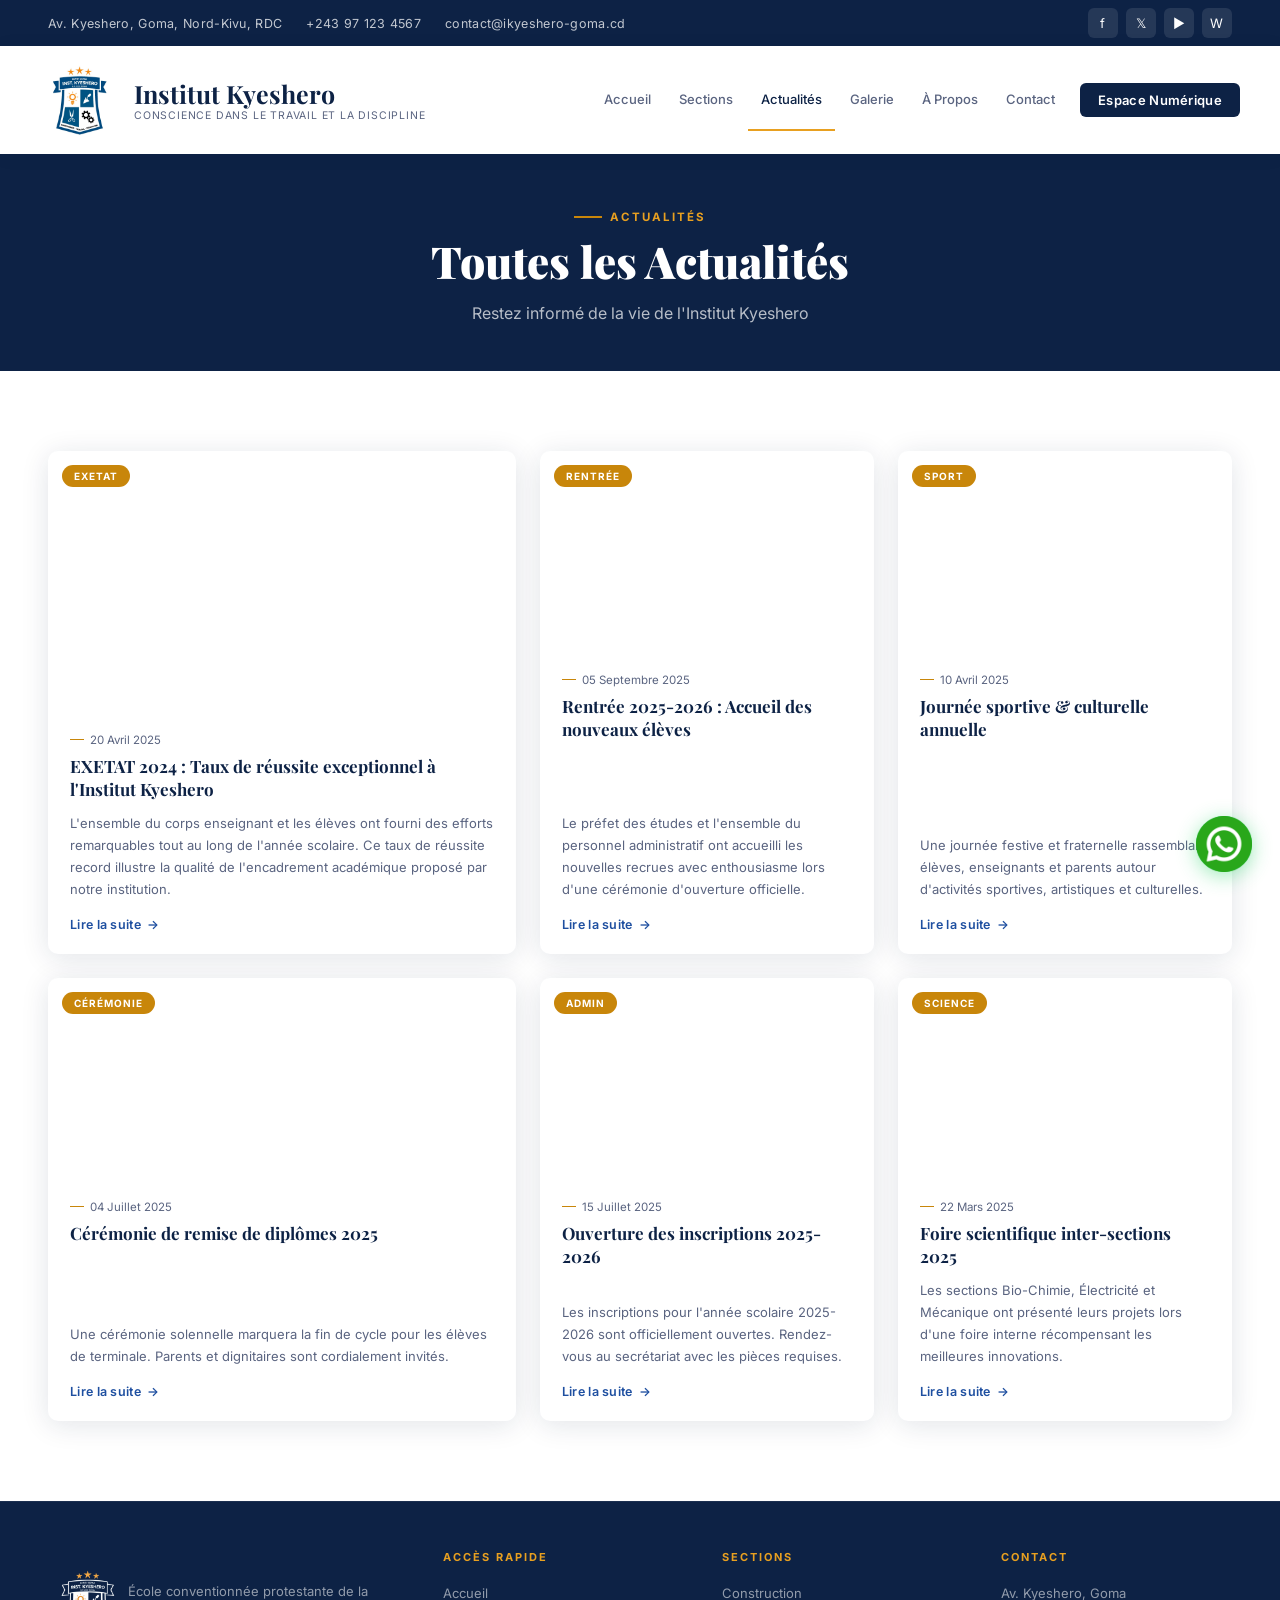
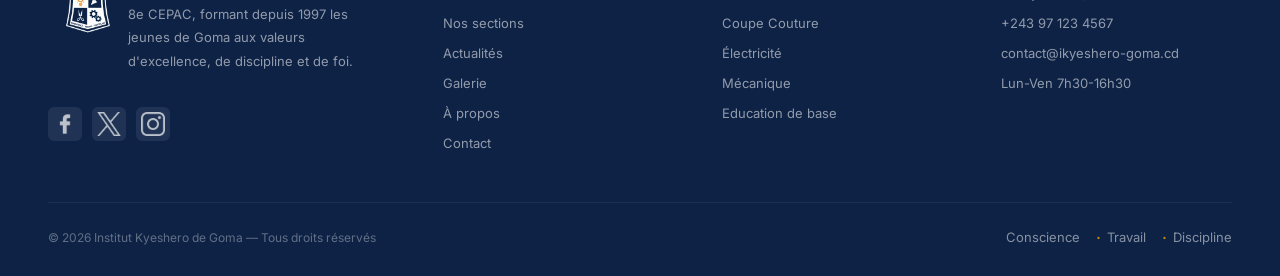
==== actualites.html @ d0315c26 "mise a jour" ====
<!DOCTYPE html>
<html lang="fr">

<head>
    <meta charset="UTF-8" />
    <meta name="viewport" content="width=device-width,initial-scale=1.0" />
    <title>Actualités</title>
    <link
        href="https://fonts.googleapis.com/css2?family=Playfair+Display:wght@700;900&family=Inter:wght@300;400;500;600;700&display=swap"
        rel="stylesheet" />
    <link rel="stylesheet" href="style.css">
</head>

<body>
    <div id="progress"></div>
    <div id="page-main">

        <!-- TOPBAR -->
        <div class="topbar">
            <div class="topbar-left">
                <span>Av. Kyeshero, Goma, Nord-Kivu, RDC</span>
                <span>+243 97 123 4567</span>
                <span>contact@ikyeshero-goma.cd</span>
            </div>
            <div class="topbar-right">
                <a href="#" title="Facebook">f</a>
                <a href="#" title="Twitter">𝕏</a>
                <a href="#" title="YouTube">▶</a>
                <a href="#" title="WhatsApp">W</a>
            </div>
        </div>

        <!-- NAVBAR -->
        <nav id="navbar">
            <div class="logo" onclick="goTo('home')">
                <div class="logo-emblem">
                    <img src="./logos/IMG-20260512-WA0002.jpg" alt="logo">
                </div>
                <div class="logo-text">
                    <h1>Institut Kyeshero</h1>
                    <p>Conscience dans le travail et la discipline</p>
                </div>
            </div>
            <div class="nav-links" id="navLinks">
                <a href="index.html" id="nl-home">Accueil</a>
                <a href="sections.html" id="nl-sections">Sections</a>
                <a href="actualites.html" class="active" id="nl-actu">Actualités</a>
                <a href="galerie.html" id="nl-galerie">Galerie</a>
                <a href="propos.html" id="nl-apropos">À Propos</a>
                <a href="contacts.html" id="nl-contact">Contact</a>
                <a href="espace-numerique.html" class="nav-espace">Espace Numérique</a>
            </div>
            <div class="hamburger" onclick="openMobileNav()">
                <span></span><span></span><span></span>
            </div>
        </nav>

        <!-- MOBILE NAV -->
        <div class="mobile-nav">
            <div class="mobile-nav-header">
                <div class="logo">
                    <div class="logo-emblem">
                        <img src="./logos/logo (2).png" alt="logo">
                    </div>
                    <div class="logo-text" style="filter:invert(1) brightness(2)">
                        <h1>Institut Kyeshero</h1>
                        <p>Conscience dans le travail et la discipline</p>
                    </div>
                </div>
                <button class="mob-close" onclick="closeMobileNav()">✕</button>
            </div>
            <a href="index.html">Accueil</a>
            <a href="sections.html">Sections & Formation</a>
            <a href="actualites.html">Actualités</a>
            <a href="galerie.html">Galerie</a>
            <a href="propos.html">À Propos</a>
            <a href="contacts.html">Contact & Inscriptions</a>
            <a href="espace-numerique.html" style="color:var(--gold-light)">🎓 Espace
                Numérique</a>
        </div>


        <!---------------- actualites ---------------->
        <!-- <div id="view-actualites" style="display:none"> -->
        <div style="background:var(--navy);padding:48px;color:#fff;text-align:center">
            <div class="section-label" style="justify-content:center;color:var(--gold-light)">Actualités</div>
            <h1 class="section-h2" style="color:#fff">Toutes les Actualités</h1>
            <p style="color:rgba(255,255,255,.7)">Restez informé de la vie de l'Institut Kyeshero</p>
        </div>
        <section class="section">
            <div class="section-inner">
                <div class="news-grid">
                    <div class="news-card">
                        <div class="news-img tall"
                            style="background-image:url('https://images.unsplash.com/photo-1544717305-2782549b5136?w=800&q=80')">
                            <div class="news-category">EXETAT</div>
                        </div>
                        <div class="news-body">
                            <div class="news-date">20 Avril 2025</div>
                            <div class="news-title">EXETAT 2024 : Taux de réussite exceptionnel à l'Institut
                                Kyeshero
                            </div>
                            <div class="news-excerpt">L'ensemble du corps enseignant et les élèves ont fourni des
                                efforts
                                remarquables tout au long de l'année scolaire. Ce taux de réussite record illustre
                                la
                                qualité de
                                l'encadrement académique proposé par notre institution.</div>
                            <a href="#" class="news-link">Lire la suite <span class="arrow">→</span></a>
                        </div>
                    </div>
                    <div class="news-card">
                        <div class="news-img"
                            style="background-image:url('https://images.unsplash.com/photo-1529390079861-591de354faf5?w=600&q=80')">
                            <div class="news-category">Rentrée</div>
                        </div>
                        <div class="news-body">
                            <div class="news-date">05 Septembre 2025</div>
                            <div class="news-title">Rentrée 2025-2026 : Accueil des nouveaux élèves</div>
                            <div class="news-excerpt">Le préfet des études et l'ensemble du personnel administratif
                                ont
                                accueilli
                                les nouvelles recrues avec enthousiasme lors d'une cérémonie d'ouverture officielle.
                            </div>
                            <a href="#" class="news-link">Lire la suite <span class="arrow">→</span></a>
                        </div>
                    </div>
                    <div class="news-card">
                        <div class="news-img"
                            style="background-image:url('https://images.unsplash.com/photo-1551731409-43eb3e517a1a?w=600&q=80')">
                            <div class="news-category">Sport</div>
                        </div>
                        <div class="news-body">
                            <div class="news-date">10 Avril 2025</div>
                            <div class="news-title">Journée sportive & culturelle annuelle</div>
                            <div class="news-excerpt">Une journée festive et fraternelle rassemblant élèves,
                                enseignants
                                et parents
                                autour d'activités sportives, artistiques et culturelles.</div>
                            <a href="#" class="news-link">Lire la suite <span class="arrow">→</span></a>
                        </div>
                    </div>
                    <div class="news-card">
                        <div class="news-img"
                            style="background-image:url('https://images.unsplash.com/photo-1571260899304-425eee4c7efc?w=600&q=80')">
                            <div class="news-category">Cérémonie</div>
                        </div>
                        <div class="news-body">
                            <div class="news-date">04 Juillet 2025</div>
                            <div class="news-title">Cérémonie de remise de diplômes 2025</div>
                            <div class="news-excerpt">Une cérémonie solennelle marquera la fin de cycle pour les
                                élèves
                                de
                                terminale. Parents et dignitaires sont cordialement invités.</div>
                            <a href="#" class="news-link">Lire la suite <span class="arrow">→</span></a>
                        </div>
                    </div>
                    <div class="news-card">
                        <div class="news-img"
                            style="background-image:url('https://images.unsplash.com/photo-1580582932707-520aed937b7b?w=600&q=80')">
                            <div class="news-category">Admin</div>
                        </div>
                        <div class="news-body">
                            <div class="news-date">15 Juillet 2025</div>
                            <div class="news-title">Ouverture des inscriptions 2025-2026</div>
                            <div class="news-excerpt">Les inscriptions pour l'année scolaire 2025-2026 sont
                                officiellement ouvertes.
                                Rendez-vous au secrétariat avec les pièces requises.</div>
                            <a href="#" class="news-link">Lire la suite <span class="arrow">→</span></a>
                        </div>
                    </div>
                    <div class="news-card">
                        <div class="news-img"
                            style="background-image:url('https://images.unsplash.com/photo-1532187863486-abf9dbad1b69?w=600&q=80')">
                            <div class="news-category">Science</div>
                        </div>
                        <div class="news-body">
                            <div class="news-date">22 Mars 2025</div>
                            <div class="news-title">Foire scientifique inter-sections 2025</div>
                            <div class="news-excerpt">Les sections Bio-Chimie, Électricité et Mécanique ont présenté
                                leurs projets
                                lors d'une foire interne récompensant les meilleures innovations.</div>
                            <a href="#" class="news-link">Lire la suite <span class="arrow">→</span></a>
                        </div>
                    </div>
                </div>
            </div>
        </section>
    </div>

    <!-- FOOTER -->
    <footer id="main-footer">
        <div class="footer-grid">
            <div class="footer-brand">
                <div class="logo">
                    <div class="logo-emblem">
                        <img src="./logos/logo (2).png" alt="logo">
                        <p> École conventionnée protestante de la 8e CEPAC, formant depuis 1997 les jeunes de Goma
                            aux
                            valeurs
                            d'excellence, de discipline et de foi.
                        </p>
                    </div>
                    <div class="logo-text" style="filter:invert(1) brightness(2)">
                    </div>
                </div>
                <div class="footer-socials">
                    <a href="#"><img src="./icons/book.png"></a>
                    <a href="#"><img src="./icons/x.png"></a>
                    <a href="#"><img src="./icons/insta.png"></a>
                    <!-- <a href="#"><img src="./icons/whastapp.png"></a> -->
                </div>
            </div>
            <div class="footer-col">
                <h4>Accès rapide</h4>
                <ul>
                    <li><a href="#" onclick="goTo('home');return false">Accueil</a></li>
                    <li><a href="#" onclick="goTo('sections');return false">Nos sections</a></li>
                    <li><a href="#" onclick="goTo('actualites');return false">Actualités</a></li>
                    <li><a href="#" onclick="goTo('galerie');return false">Galerie</a></li>
                    <li><a href="#" onclick="goTo('apropos');return false">À propos</a></li>
                    <li><a href="#" onclick="goTo('contact');return false">Contact</a></li>
                </ul>
            </div>
            <div class="footer-col">
                <h4>Sections</h4>
                <ul>
                    <li><a href="#">Construction</a></li>
                    <li><a href="#">Coupe Couture</a></li>
                    <li><a href="#">Électricité</a></li>
                    <li><a href="#">Mécanique</a></li>
                    <li><a href="#">Education de base</a></li>
                </ul>
            </div>
            <div class="footer-col">
                <h4>Contact</h4>
                <ul>
                    <li><a href="#">Av. Kyeshero, Goma</a></li>
                    <li><a href="#">+243 97 123 4567</a></li>
                    <li><a href="#">contact@ikyeshero-goma.cd</a></li>
                    <li><a href="#">Lun-Ven 7h30-16h30</a></li>
                </ul>
            </div>
        </div>
        <div class="footer-bottom">
            <span>&copy; 2026 Institut Kyeshero de Goma — Tous droits réservés</span>
            <div class="footer-motto">
                <span style="font-size:13px;color:rgba(255,255,255,.5)">Conscience</span>
                <span style="font-size:13px;color:rgba(255,255,255,.5)">Travail</span>
                <span style="font-size:13px;color:rgba(255,255,255,.5)">Discipline</span>
            </div>
        </div>
    </footer>

    <!-- WHATSAPP -->
    <a href="https://wa.me/243971234567" class="wa-btn" target="_blank">
        <img src="./icons/whastap.png">
    </a>
</body>

</html>
---- style.css ----
:root {
  --navy: #0d2245;
  --navy2: #1a3a6b;
  --blue: #1e4fa0;
  --gold: #c8860a;
  --gold-light: #e8a020;
  --gold-pale: #fdf3df;
  --white: #fff;
  --off: #f7f8fc;
  --text: #1c2333;
  --muted: #5a6480;
  --border: #e2e8f2;
  --radius: 10px;
  --shadow: 0 4px 28px rgba(13, 34, 69, .12);
  --shadow-lg: 0 16px 60px rgba(13, 34, 69, .18);
  --ff-display: 'Playfair Display', serif;
  --ff-body: 'Inter', sans-serif;
}

* {
  margin: 0;
  padding: 0;
  box-sizing: border-box
}

html {
  scroll-behavior: smooth
}

body {
  font-family: var(--ff-body);
  color: var(--text);
  background: #fff;
  overflow-x: hidden
}

a {
  text-decoration: none;
  color: inherit
}

img {
  max-width: 100%;
  display: block
}

/* ══ TOPBAR ══ */
.topbar {
  background: var(--navy);
  color: rgba(255, 255, 255, .75);
  font-size: 12.5px;
  padding: 8px 48px;
  display: flex;
  justify-content: space-between;
  align-items: center;
  letter-spacing: .3px;
}

.topbar-left {
  display: flex;
  gap: 24px;
  align-items: center
}

.topbar-left span {
  display: flex;
  align-items: center;
  gap: 7px
}

.topbar-right {
  display: flex;
  gap: 8px;
  align-items: center
}

.topbar-right a {
  width: 30px;
  height: 30px;
  border-radius: 6px;
  background: rgba(255, 255, 255, .1);
  display: flex;
  align-items: center;
  justify-content: center;
  font-size: 13px;
  color: #fff;
  transition: background .2s;
}

.topbar-right a:hover {
  background: var(--blue)
}

/* ══ NAV ══ */
nav {
  background: #fff;
  box-shadow: 0 2px 16px rgba(13, 34, 69, .08);
  padding: 0 40px;
  display: flex;
  align-items: center;
  justify-content: space-between;
  position: sticky;
  top: 0;
  z-index: 900;
  transition: box-shadow .3s;
}

nav.scrolled {
  box-shadow: 0 4px 30px rgba(13, 34, 69, .15)
}

.logo {
  display: flex;
  align-items: center;
  gap: 14px;
  padding: 14px 0;
  cursor: pointer
}

.logo-emblem img {
  width: 80px;
}

.logo-emblem::before {
  content: '';
  inset: 0;
  background: linear-gradient(135deg, rgba(200, 134, 10, .2), transparent);
}

.logo-emblem span {
  font-size: 9px;
  color: var(--gold-light);
  font-weight: 900;
  letter-spacing: 1.5px;
  line-height: 1.1;
  text-align: center;
  position: relative;
  z-index: 1
}

.logo-emblem .cross {
  font-size: 18px;
  color: #fff;
  position: relative;
  z-index: 1
}

.logo-text h1 {
  font-size: 25px;
  color: var(--navy);
  font-weight: 700;
  font-family: var(--ff-display);
  line-height: 1.2
}

.logo-text p {
  font-size: 10.5px;
  color: var(--muted);
  letter-spacing: .8px;
  text-transform: uppercase
}

.nav-links {
  display: flex;
  align-items: center;
  gap: 2px
}

.nav-links a {
  padding: 22px 13px;
  font-size: 13px;
  font-weight: 500;
  color: var(--muted);
  border-bottom: 2px solid transparent;
  transition: all .2s;
  white-space: nowrap;
}

.nav-links a:hover,
.nav-links a.active {
  color: var(--navy);
  border-bottom-color: var(--gold-light);
}

.nav-links .nav-espace {
  background: var(--navy);
  color: #fff !important;
  padding: 9px 18px !important;
  border-radius: 6px;
  border-bottom: none !important;
  margin-left: 10px;
  font-weight: 600;
  font-size: 13px;
  letter-spacing: .3px;
}

.nav-links .nav-espace:hover {
  background: var(--blue) !important
}

/* hamburger */
.hamburger {
  display: none;
  flex-direction: column;
  gap: 5px;
  cursor: pointer;
  padding: 10px
}

.hamburger span {
  width: 24px;
  height: 2.5px;
  background: var(--navy);
  border-radius: 2px;
  transition: all .3s
}

/* ══ HERO ══ */
.hero {
  position: relative;
  height: 92vh;
  min-height: 580px;
  max-height: 800px;
  overflow: hidden;
  background: var(--navy);
}

.hero-slides {
  position: absolute;
  inset: 0
}

.hslide {
  position: absolute;
  inset: 0;
  opacity: 0;
  transition: opacity 1s ease;
  background-size: cover;
  background-position: center;
}

.hslide.active {
  opacity: 1
}

.hslide-overlay {
  position: absolute;
  inset: 0;
  background: linear-gradient(to right, rgba(13, 34, 69, .85) 0%, rgba(13, 34, 69, .55) 55%, rgba(13, 34, 69, .2) 100%);
}

/* Real school images via Unsplash for African schools */
.hslide-1 {
  background-image: url(./pictures/back\ \(2\).jpg)
}

.hslide-2 {
  background-image: url(./pictures/autresimages\ \(3\).jpg)
}

.hslide-3 {
  background-image: url(./pictures/e3a.png)
}

.hslide-4 {
  background-image: url(./pictures/back\ \(1\).jpg)
}

.hero-content {
  position: absolute;
  top: 50%;
  left: 48px;
  transform: translateY(-50%);
  color: #fff;
  max-width: 640px;
}

.hero-eyebrow {
  display: inline-flex;
  align-items: center;
  gap: 8px;
  background: rgba(200, 134, 10, .25);
  border: 1px solid rgba(200, 134, 10, .5);
  border-radius: 20px;
  padding: 6px 18px;
  font-size: 12px;
  letter-spacing: 1.5px;
  text-transform: uppercase;
  font-weight: 600;
  margin-bottom: 22px;
  color: var(--gold-light);
}

.hero-eyebrow::before {
  content: '✝';
  font-size: 11px
}

.hero-content h2 {
  font-family: var(--ff-display);
  font-size: clamp(38px, 5vw, 68px);
  font-weight: 900;
  line-height: 1.08;
  margin-bottom: 20px;
  text-shadow: 0 2px 20px rgba(0, 0, 0, .4);
}

.hero-content h2 em {
  font-style: normal;
  color: var(--gold-light);
  display: block;
}

.hero-tagline {
  font-size: 16px;
  line-height: 1.7;
  color: rgba(255, 255, 255, .85);
  max-width: 480px;
  margin-bottom: 36px;
}

.hero-actions {
  display: flex;
  gap: 14px;
  flex-wrap: wrap
}

.btn-gold {
  background: var(--gold);
  color: #fff;
  padding: 14px 30px;
  border-radius: 7px;
  font-weight: 700;
  font-size: 14px;
  letter-spacing: .5px;
  transition: all .2s;
  display: inline-flex;
  align-items: center;
  gap: 8px;
  border: 2px solid var(--gold);
}

.btn-gold:hover {
  background: var(--gold-light);
  border-color: var(--gold-light);
  transform: translateY(-2px)
}

.btn-ghost {
  background: transparent;
  color: #fff;
  padding: 14px 30px;
  border-radius: 7px;
  font-weight: 600;
  font-size: 14px;
  letter-spacing: .5px;
  border: 2px solid rgba(255, 255, 255, .5);
  transition: all .2s;
}

.btn-ghost:hover {
  background: rgba(255, 255, 255, .1);
  border-color: #fff
}

.hero-stats {
  position: absolute;
  bottom: 0;
  left: 0;
  right: 0;
  display: flex;
  background: rgba(13, 34, 69, .9);
  backdrop-filter: blur(10px);
}

.hero-stat {
  flex: 1;
  padding: 20px;
  text-align: center;
  border-right: 1px solid rgba(255, 255, 255, .08);
}

.hero-stat:last-child {
  border-right: none
}

.hero-stat .num {
  font-size: 30px;
  font-weight: 900;
  color: var(--gold-light);
  font-family: var(--ff-display);
}

.hero-stat .lbl {
  font-size: 11px;
  color: rgba(255, 255, 255, .6);
  margin-top: 3px;
  letter-spacing: .5px
}

/* slide arrows */
.harrow {
  position: absolute;
  top: 50%;
  transform: translateY(-50%);
  width: 44px;
  height: 44px;
  border-radius: 50%;
  background: rgba(255, 255, 255, .15);
  border: none;
  color: #fff;
  font-size: 20px;
  cursor: pointer;
  display: flex;
  align-items: center;
  justify-content: center;
  transition: all .2s;
  backdrop-filter: blur(4px);
}

.harrow:hover {
  background: rgba(255, 255, 255, .3);
  transform: translateY(-50%) scale(1.05)
}

.harrow-prev {
  left: 20px
}

.harrow-next {
  right: 20px
}

.hdots {
  position: absolute;
  bottom: 100px;
  left: 50%;
  transform: translateX(-50%);
  display: flex;
  gap: 8px;
}

.hdot {
  width: 8px;
  height: 8px;
  border-radius: 50%;
  background: rgba(255, 255, 255, .35);
  cursor: pointer;
  transition: all .3s;
}

.hdot.active {
  background: var(--gold-light);
  width: 22px;
  border-radius: 4px
}

/* ══ SECTIONS GÉNÉRALES ══ */
.section {
  padding: 80px 48px
}

.section-inner {
  max-width: 1200px;
  margin: 0 auto
}

.section-bg {
  background: var(--off)
}

.section-label {
  display: inline-flex;
  align-items: center;
  gap: 8px;
  font-size: 11.5px;
  letter-spacing: 2px;
  text-transform: uppercase;
  font-weight: 700;
  color: var(--gold);
  margin-bottom: 12px;
}

.section-label::before {
  content: '';
  width: 28px;
  height: 2px;
  background: var(--gold);
  display: block
}

.section-h2 {
  font-family: var(--ff-display);
  font-size: clamp(28px, 3.5vw, 44px);
  font-weight: 900;
  color: var(--navy);
  line-height: 1.15;
  margin-bottom: 16px;
}

.section-intro {
  font-size: 16px;
  line-height: 1.8;
  color: var(--muted);
  max-width: 600px;
}

.section-head-row {
  display: flex;
  justify-content: space-between;
  align-items: flex-end;
  gap: 32px;
  margin-bottom: 52px;
  flex-wrap: wrap;
}

/* ══ ACTUALITÉS ══ */
.news-grid {
  display: grid;
  grid-template-columns: 1.4fr 1fr 1fr;
  gap: 24px
}

.news-card {
  background: #fff;
  border-radius: var(--radius);
  overflow: hidden;
  box-shadow: var(--shadow);
  transition: transform .25s, box-shadow .25s;
  display: flex;
  flex-direction: column;
}

.news-card:hover {
  transform: translateY(-5px);
  box-shadow: var(--shadow-lg)
}

.news-img {
  height: 200px;
  background-size: cover;
  background-position: center;
  position: relative;
}

.news-img.tall {
  height: 260px
}

.news-category {
  position: absolute;
  top: 14px;
  left: 14px;
  background: var(--gold);
  color: #fff;
  font-size: 10px;
  font-weight: 700;
  letter-spacing: 1px;
  text-transform: uppercase;
  padding: 5px 12px;
  border-radius: 20px;
}

.news-body {
  padding: 22px;
  flex: 1;
  display: flex;
  flex-direction: column
}

.news-date {
  font-size: 11.5px;
  color: var(--muted);
  margin-bottom: 8px;
  display: flex;
  align-items: center;
  gap: 6px
}

.news-date::before {
  content: '';
  width: 14px;
  height: 1px;
  background: var(--gold)
}

.news-title {
  font-family: var(--ff-display);
  font-size: 17px;
  font-weight: 700;
  color: var(--navy);
  line-height: 1.4;
  margin-bottom: 10px;
  flex: 1;
}

.news-excerpt {
  font-size: 13px;
  color: var(--muted);
  line-height: 1.7
}

.news-link {
  margin-top: 16px;
  display: inline-flex;
  align-items: center;
  gap: 6px;
  font-size: 12.5px;
  font-weight: 600;
  color: var(--blue);
  letter-spacing: .3px;
}

.news-link:hover {
  color: var(--gold)
}

.news-link .arrow {
  transition: transform .2s
}

.news-link:hover .arrow {
  transform: translateX(4px)
}

/* ══ SECTIONS ENSEIGNEMENT ══ */
.sections-grid {
  display: grid;
  grid-template-columns: repeat(3, 1fr);
  gap: 24px;
}

.sect-card {
  border-radius: var(--radius);
  overflow: hidden;
  position: relative;
  height: 260px;
  cursor: pointer;
  box-shadow: var(--shadow);
  transition: transform .25s;
}

.sect-card:hover {
  transform: translateY(-6px)
}

.sect-card-bg {
  position: absolute;
  inset: 0;
  background-size: cover;
  background-position: center;
  transition: transform .4s;
}

.sect-card:hover .sect-card-bg {
  transform: scale(1.06)
}

.sect-card-overlay {
  position: absolute;
  inset: 0;
  background: linear-gradient(to top, rgba(13, 34, 69, .92) 0%, rgba(13, 34, 69, .2) 100%);
}

.sect-card-body {
  position: absolute;
  bottom: 0;
  left: 0;
  right: 0;
  padding: 24px;
}

.sect-icon {
  width: 50px;
  height: 50px;
  border-radius: 50%;
  background: rgba(255, 255, 255, .15);
  display: flex;
  align-items: center;
  justify-content: center;
  font-size: 22px;
  margin-bottom: 12px;
  border: 1.5px solid rgba(255, 255, 255, .2);
}

.sect-icon img {
  width: 40px;
  cursor: pointer;
  /* filter: brightness(0) invert(1); */
}

.sect-card-body h3 {
  font-family: var(--ff-display);
  font-size: 18px;
  color: #fff;
  font-weight: 700;
  margin-bottom: 5px;
}

.sect-card-body p {
  font-size: 12px;
  color: rgba(255, 255, 255, .7);
  line-height: 1.5
}

.sect-card-tag {
  position: absolute;
  top: 14px;
  right: 14px;
  background: rgba(200, 134, 10, .9);
  color: #fff;
  font-size: 10px;
  font-weight: 700;
  letter-spacing: .8px;
  padding: 4px 10px;
  border-radius: 20px;
  text-transform: uppercase;
}

/* ══ TÉMOIGNAGES ══ */
.testimonials-wrap {
  position: relative;
  overflow: hidden
}

.testimonials-track {
  display: flex;
  gap: 24px;
  transition: transform .5s cubic-bezier(.4, 0, .2, 1);
}

.testi-card {
  /* min-width: calc(33.33% - 16px); */
  width: 100px;
  background: #fff;
  border-radius: var(--radius);
  padding: 32px;
  box-shadow: var(--shadow);
  flex-shrink: 0;
  position: relative;
}

.testi-card::before {
  content: '"';
  position: absolute;
  top: 18px;
  right: 24px;
  font-family: var(--ff-display);
  font-size: 80px;
  color: var(--gold-pale);
  line-height: 1;
  font-weight: 900;
}

.testi-stars {
  color: var(--gold-light);
  font-size: 14px;
  margin-bottom: 16px;
  letter-spacing: 2px
}

.testi-text {
  font-size: 14.5px;
  line-height: 1.8;
  color: var(--muted);
  margin-bottom: 24px;
  position: relative;
  z-index: 1;
}

.testi-author {
  display: flex;
  align-items: center;
  gap: 14px
}

.testi-avatar {
  width: 48px;
  height: 48px;
  border-radius: 50%;
  background-size: cover;
  background-position: center;
  border: 2.5px solid var(--gold-light);
  flex-shrink: 0;
}

.testi-name {
  font-weight: 700;
  font-size: 14px;
  color: var(--navy)
}

.testi-role {
  font-size: 12px;
  color: var(--muted);
  margin-top: 2px
}

.testi-nav {
  display: flex;
  gap: 10px;
  margin-top: 36px;
  justify-content: center
}

.testi-btn {
  width: 42px;
  height: 42px;
  border-radius: 50%;
  border: 2px solid var(--border);
  background: #fff;
  cursor: pointer;
  font-size: 18px;
  display: flex;
  align-items: center;
  justify-content: center;
  transition: all .2s;
  color: var(--navy);
}

.testi-btn:hover {
  background: var(--navy);
  color: #fff;
  border-color: var(--navy)
}

.temoi {
  text-align: center;
  margin-top: 20px;
}

.temoi button {
  width: 100px;
  padding: 5px;
  justify-content: center;
  border-radius: 20px;
  border: 1px solid var(--gold);
  background: var(--gold);
  justify-content: center
}

.temoi a {
  font-size: 12px;
  color: #e2e8f2;
  font-weight: bold;
}

.testimonials-wrap p {
  color: var(--muted);
}

/* ══ CHIFFRES CLÉS ══ */
.stats-band {
  background: linear-gradient(135deg, var(--navy) 0%, var(--blue) 100%);
  padding: 64px 48px;
}

.stats-grid {
  max-width: 1200px;
  margin: 0 auto;
  display: grid;
  grid-template-columns: repeat(4, 1fr);
  gap: 32px;
}

.stat-item {
  text-align: center;
  color: #fff
}

.stat-num {
  font-family: var(--ff-display);
  font-size: 52px;
  font-weight: 900;
  color: var(--gold-light);
  line-height: 1;
  display: block;
  counter-reset: none;
}

.stat-lbl {
  font-size: 13px;
  color: rgba(255, 255, 255, .7);
  margin-top: 6px;
  letter-spacing: .5px
}

.stat-icon {
  font-size: 28px;
  margin-bottom: 12px;
  display: block
}

/* ══ ESPACE ÉLÈVE/PARENT ══ */
.espace-grid {
  display: grid;
  grid-template-columns: 1fr 1fr;
  gap: 28px
}

.espace-card {
  border-radius: var(--radius);
  overflow: hidden;
  position: relative;
  min-height: 320px;
  cursor: pointer;
  box-shadow: var(--shadow);
  transition: transform .25s, box-shadow .25s;
}

.espace-card:hover {
  transform: translateY(-5px);
  box-shadow: var(--shadow-lg)
}

.espace-card-bg {
  position: absolute;
  inset: 0;
  background-size: cover;
  background-position: center
}

.espace-card-overlay {
  position: absolute;
  inset: 0;
  background: linear-gradient(135deg, rgba(13, 34, 69, .9) 0%, rgba(13, 34, 69, .6) 100%);
}

.espace-card-content {
  position: relative;
  z-index: 1;
  padding: 40px;
  height: 100%;
  display: flex;
  flex-direction: column;
}

.espace-badge {
  display: inline-flex;
  align-items: center;
  gap: 8px;
  background: rgba(200, 134, 10, .25);
  border: 1px solid rgba(200, 134, 10, .4);
  border-radius: 20px;
  padding: 6px 14px;
  font-size: 11px;
  letter-spacing: 1px;
  text-transform: uppercase;
  font-weight: 700;
  color: var(--gold-light);
  margin-bottom: auto;
}

.espace-card h3 {
  font-family: var(--ff-display);
  font-size: 30px;
  color: #fff;
  font-weight: 900;
  line-height: 1.2;
  margin-bottom: 14px;
}

.espace-card p {
  font-size: 14px;
  color: rgba(255, 255, 255, .8);
  line-height: 1.7;
  margin-bottom: 28px
}

.espace-features {
  display: flex;
  flex-direction: column;
  gap: 10px;
  margin-bottom: 28px
}

.espace-feat {
  display: flex;
  align-items: center;
  gap: 10px;
  font-size: 13px;
  color: rgba(255, 255, 255, .85);
}

.espace-feat::before {
  content: '✓';
  width: 20px;
  height: 20px;
  background: rgba(200, 134, 10, .3);
  border-radius: 50%;
  display: flex;
  align-items: center;
  justify-content: center;
  font-size: 11px;
  color: var(--gold-light);
  font-weight: 700;
  flex-shrink: 0;
}

.espace-cta {
  background: var(--gold);
  color: #fff;
  padding: 12px 24px;
  border-radius: 6px;
  font-weight: 700;
  font-size: 14px;
  letter-spacing: .4px;
  display: inline-flex;
  align-items: center;
  gap: 8px;
  transition: all .2s;
  align-self: flex-start;
  border: none;
  cursor: pointer;
}

.espace-cta:hover {
  background: var(--gold-light);
  transform: translateY(-2px)
}

/* ══ GALERIE ══ */
.gallery-masonry {
  display: grid;
  grid-template-columns: repeat(4, 1fr);
  grid-template-rows: auto;
  gap: 14px;
}

.gal-item {
  border-radius: 8px;
  overflow: hidden;
  background-size: cover;
  background-position: center;
  position: relative;
  cursor: pointer;
}

.gal-item::after {
  content: '';
  position: absolute;
  inset: 0;
  background: rgba(13, 34, 69, 0);
  transition: background .3s;
}

.gal-item:hover::after {
  background: rgba(13, 34, 69, .3)
}

.gal-item:nth-child(1) {
  grid-column: span 2;
  grid-row: span 2;
  height: 340px
}

.gal-item:nth-child(2) {
  height: 163px
}

.gal-item:nth-child(3) {
  height: 163px
}

.gal-item:nth-child(4) {
  height: 163px
}

.gal-item:nth-child(5) {
  height: 163px
}

.gal-item:nth-child(6) {
  grid-column: span 2;
  height: 163px
}

/* ══ CONTACT STRIP ══ */
.contact-strip {
  background: var(--navy);
  padding: 60px 48px;
}

.contact-inner {
  max-width: 1200px;
  margin: 0 auto;
  display: flex;
  justify-content: space-between;
  align-items: center;
  gap: 48px;
  flex-wrap: wrap;
}

.contact-text h2 {
  font-family: var(--ff-display);
  font-size: 32px;
  color: #fff;
  font-weight: 900;
  margin-bottom: 8px;
}

.contact-text p {
  font-size: 15px;
  color: rgba(255, 255, 255, .7)
}

.contact-items {
  display: flex;
  gap: 32px;
  flex-wrap: wrap
}

.contact-item {
  display: flex;
  align-items: center;
  gap: 12px
}

.contact-item-icon {
  width: 35px;
  border-radius: 50%;
  background: rgba(255, 255, 255, .08);
  display: flex;
  align-items: center;
  justify-content: center;
  font-size: 20px;
  flex-shrink: 0;
  padding: 5px;
  border: 1.5px solid rgba(255, 255, 255, .1);
}

.contact-item-icon img {
  cursor: pointer;
  filter: brightness(0) invert(1);
  opacity: 70%;
}

.contact-item-text {
  font-size: 13px;
  color: rgba(255, 255, 255, .6)
}

.contact-item-val {
  font-size: 14.5px;
  color: #fff;
  font-weight: 600;
  margin-top: 2px
}

/* ══ FOOTER ══ */
footer {
  background: var(--navy);
  border-top: 1px solid rgba(255, 255, 255, .06);
  padding: 48px 48px 28px;
}

.footer-grid {
  max-width: 1200px;
  margin: 0 auto;
  display: grid;
  grid-template-columns: 1.5fr 1fr 1fr 1fr;
  gap: 48px;
  margin-bottom: 40px;
}

.footer-brand p {
  font-size: 13px;
  color: rgba(255, 255, 255, .55);
  line-height: 1.8;
  margin-top: 16px;
  margin-bottom: 20px
}

.footer-brand .logo .logo-emblem {
  display: flex;
  /* align-items: center; */
}

.footer-brand .logo .logo-emblem img {
  height: 80px;
  width: 80px;
}

.footer-socials {
  display: flex;
  gap: 10px;
}

.footer-socials a {
  width: 34px;
  height: 34px;
  border-radius: 6px;
  background: rgba(255, 255, 255, .08);
  display: flex;
  align-items: center;
  justify-content: center;
  font-size: 14px;
  color: rgba(255, 255, 255, .6);
  transition: all .2s;
  padding: 5px;
}

.footer-socials a img {
  cursor: pointer;
  filter: brightness(0) invert(1);
  opacity: 70%;
}

.footer-socials a:hover {
  background: var(--gold);
  color: #fff
}

.footer-col h4 {
  font-size: 11px;
  letter-spacing: 2px;
  text-transform: uppercase;
  color: var(--gold-light);
  font-weight: 700;
  margin-bottom: 18px
}

.footer-col ul {
  list-style: none
}

.footer-col ul li {
  margin-bottom: 10px
}

.footer-col ul li a {
  font-size: 13px;
  color: rgba(255, 255, 255, .55);
  transition: color .2s
}

.footer-col ul li a:hover {
  color: #fff
}

.footer-bottom {
  max-width: 1200px;
  margin: 0 auto;
  border-top: 1px solid rgba(255, 255, 255, .06);
  padding-top: 24px;
  display: flex;
  justify-content: space-between;
  align-items: center;
  font-size: 12px;
  color: rgba(255, 255, 255, .35);
  flex-wrap: wrap;
  gap: 12px;
}

.footer-motto {
  display: flex;
  gap: 16px;
  align-items: center;
}

.footer-motto span {
  display: flex;
  align-items: center;
  gap: 6px
}

.footer-motto span::before {
  content: '·';
  color: var(--gold);
  font-size: 18px;
}

.footer-motto span:first-child::before {
  display: none
}

/* ══ WHATSAPP ══ */
.wa-btn {
  position: fixed;
  bottom: 28px;
  right: 28px;
  z-index: 800;
  width: 56px;
  height: 56px;
  border-radius: 50%;
  background: #25d366;
  display: flex;
  align-items: center;
  justify-content: center;
  font-size: 26px;
  box-shadow: 0 4px 20px rgba(37, 211, 102, .45);
  transition: transform .2s, box-shadow .2s;
  animation: wa-pulse 2.5s infinite;
}

.wa-btn:hover {
  transform: scale(1.1);
  box-shadow: 0 8px 32px rgba(37, 211, 102, .55)
}

@keyframes wa-pulse {

  0%,
  100% {
    box-shadow: 0 4px 20px rgba(37, 211, 102, .45)
  }

  50% {
    box-shadow: 0 4px 30px rgba(37, 211, 102, .7)
  }
}

/* ══ SCROLL REVEAL ══ */
.reveal {
  opacity: 0;
  transform: translateY(30px);
  transition: opacity .6s, transform .6s
}

.reveal.visible {
  opacity: 1;
  transform: none
}

/* ══ COUNTER ANIMATION ══ */
.count-up {
  display: inline-block
}

/* ══ ANNONCE BAND ══ */
.annonce-band {
  background: var(--gold);
  overflow: hidden;
  padding: 10px 0;
}

.annonce-track {
  display: flex;
  gap: 60px;
  animation: scroll-left 30s linear infinite;
  white-space: nowrap;
}

.annonce-track:hover {
  animation-play-state: paused
}

@keyframes scroll-left {
  from {
    transform: translateX(0)
  }

  to {
    transform: translateX(-50%)
  }
}

.annonce-item {
  display: inline-flex;
  align-items: center;
  gap: 10px;
  font-size: 13px;
  font-weight: 600;
  color: #fff;
  letter-spacing: .3px;
}

.annonce-item .dot {
  width: 6px;
  height: 6px;
  border-radius: 50%;
  background: rgba(255, 255, 255, .5);
  flex-shrink: 0
}

/* ══ PAGE ESPACE NUMERIQUE ══ */
#page-espace {
  display: none
}

.espace-login-wrap {
  min-height: 100vh;
  background: linear-gradient(135deg, var(--navy) 0%, var(--blue) 100%);
  display: flex;
  align-items: center;
  justify-content: center;
  padding: 40px 20px;
}

.espace-login-card {
  background: #fff;
  border-radius: 16px;
  padding: 44px 40px;
  max-width: 460px;
  width: 100%;
  box-shadow: 0 24px 80px rgba(0, 0, 0, .3);
}

.espace-login-logo {
  text-align: center;
  margin-bottom: 32px
}

.espace-login-logo .emblem {
  width: 70px;
  height: 70px;
  background: var(--navy);
  border-radius: 50% 50% 38% 38%;
  display: flex;
  flex-direction: column;
  align-items: center;
  justify-content: center;
  border: 3px solid var(--gold-light);
  margin: 0 auto 14px;
}

.espace-login-logo .emblem .cross {
  font-size: 24px;
  color: #fff
}

.espace-login-logo .emblem span {
  font-size: 8px;
  color: var(--gold-light);
  font-weight: 900;
  letter-spacing: 1px
}

.espace-login-logo h2 {
  font-family: var(--ff-display);
  font-size: 22px;
  color: var(--navy);
  font-weight: 900
}

.espace-login-logo p {
  font-size: 13px;
  color: var(--muted);
  margin-top: 4px
}

.login-tabs {
  display: flex;
  background: var(--off);
  border-radius: 8px;
  padding: 4px;
  margin-bottom: 28px;
  gap: 4px
}

.ltab {
  flex: 1;
  padding: 10px;
  border-radius: 6px;
  border: none;
  background: transparent;
  font-size: 13px;
  font-weight: 600;
  color: var(--muted);
  cursor: pointer;
  transition: all .2s;
}

.ltab.active {
  background: #fff;
  color: var(--navy);
  box-shadow: 0 2px 8px rgba(0, 0, 0, .08)
}

.field {
  margin-bottom: 18px
}

.field label {
  display: block;
  font-size: 11.5px;
  font-weight: 700;
  color: var(--navy);
  margin-bottom: 7px;
  letter-spacing: .5px;
  text-transform: uppercase
}

.field input,
.field select {
  width: 100%;
  padding: 13px 16px;
  border: 2px solid var(--border);
  border-radius: 8px;
  font-size: 14px;
  color: var(--text);
  outline: none;
  font-family: var(--ff-body);
  transition: border .2s;
  background: #fff;
}

.field input:focus,
.field select:focus {
  border-color: var(--blue)
}

.btn-connect {
  width: 100%;
  padding: 14px;
  border-radius: 8px;
  background: var(--navy);
  color: #fff;
  border: none;
  font-size: 15px;
  font-weight: 700;
  cursor: pointer;
  font-family: var(--ff-body);
  transition: background .2s;
  letter-spacing: .5px;
  margin-top: 4px;
}

.btn-connect:hover {
  background: var(--blue)
}

.err-box {
  display: none;
  background: #fdf0ef;
  border: 1px solid #f5c6c2;
  border-left: 4px solid #c0392b;
  border-radius: 8px;
  padding: 14px 16px;
  margin-top: 16px;
  font-size: 13px;
  color: #c0392b;
}

.err-box.show {
  display: block
}

/* ══ MOBILE ══ */
.mobile-nav {
  display: none;
  position: fixed;
  inset: 0;
  background: var(--navy);
  z-index: 9999;
  flex-direction: column;
  padding: 24px;
  overflow-y: auto;
}

.mobile-nav.open {
  display: flex
}

.mobile-nav-header {
  display: flex;
  justify-content: space-between;
  align-items: center;
  margin-bottom: 32px
}

.mob-close {
  background: none;
  border: none;
  color: #fff;
  font-size: 28px;
  cursor: pointer
}

.mobile-nav a {
  color: rgba(255, 255, 255, .85);
  padding: 18px 12px;
  font-size: 15px;
  font-weight: 500;
  border-bottom: 1px solid rgba(255, 255, 255, .08);
  display: flex;
  justify-content: space-between;
  align-items: center;
}

.mobile-nav a:after {
  content: '›';
  font-size: 22px;
  color: var(--gold-light)
}

/* bottom bar mobile */
.mobile-bar {
  display: none;
  position: fixed;
  bottom: 0;
  left: 0;
  right: 0;
  background: #fff;
  border-top: 1px solid var(--border);
  z-index: 800;
  display: none;
  grid-template-columns: repeat(4, 1fr);
}

.mbar-item {
  display: flex;
  flex-direction: column;
  align-items: center;
  padding: 10px;
  font-size: 10px;
  font-weight: 600;
  color: var(--muted);
  cursor: pointer;
  transition: color .2s;
}

.mbar-item.active,
.mbar-item:hover {
  color: var(--navy)
}

.mbar-item .ico {
  font-size: 22px;
  margin-bottom: 3px
}

@media(max-width:900px) {
  .topbar {
    padding: 8px 20px
  }

  .topbar-left span:not(:first-child) {
    display: none
  }

  nav {
    padding: 0 20px
  }

  .nav-links {
    display: none
  }

  .hamburger {
    display: flex
  }

  .section {
    padding: 60px 20px
  }

  .hero-content {
    left: 20px;
    right: 20px;
    max-width: 100%
  }

  .hero-stats {
    display: none
  }

  .news-grid {
    grid-template-columns: 1fr
  }

  .sections-grid {
    grid-template-columns: repeat(2, 1fr)
  }

  .stats-grid {
    grid-template-columns: repeat(2, 1fr)
  }

  .espace-grid {
    grid-template-columns: 1fr
  }

  .gallery-masonry {
    grid-template-columns: repeat(2, 1fr)
  }

  .gal-item:nth-child(1) {
    grid-column: span 2;
    height: 220px
  }

  .gal-item:nth-child(6) {
    grid-column: span 2
  }

  .contact-inner {
    flex-direction: column;
    align-items: flex-start
  }

  .footer-grid {
    grid-template-columns: 1fr 1fr
  }

  .testi-card {
    min-width: calc(100% - 0px)
  }

  .footer-bottom {
    flex-direction: column;
    text-align: center
  }

  .mobile-bar {
    display: grid
  }

  footer {
    padding-bottom: 80px
  }

  .stats-band {
    padding: 60px 20px
  }

  .contact-strip {
    padding: 60px 20px
  }
}

@media(max-width:600px) {
  .hero {
    height: 80vh;
    min-height: 480px
  }

  .hero-content h2 {
    font-size: 34px
  }

  .sections-grid {
    grid-template-columns: 1fr
  }

  .stats-grid {
    grid-template-columns: 1fr 1fr
  }

  .footer-grid {
    grid-template-columns: 1fr
  }

  .hdots {
    bottom: 12px
  }
}

/* ══ PROGRESS BAR ══ */
#progress {
  position: fixed;
  top: 0;
  left: 0;
  height: 3px;
  background: linear-gradient(to right, var(--gold), var(--gold-light));
  z-index: 9999;
  width: 0%;
  transition: width .1s;
}
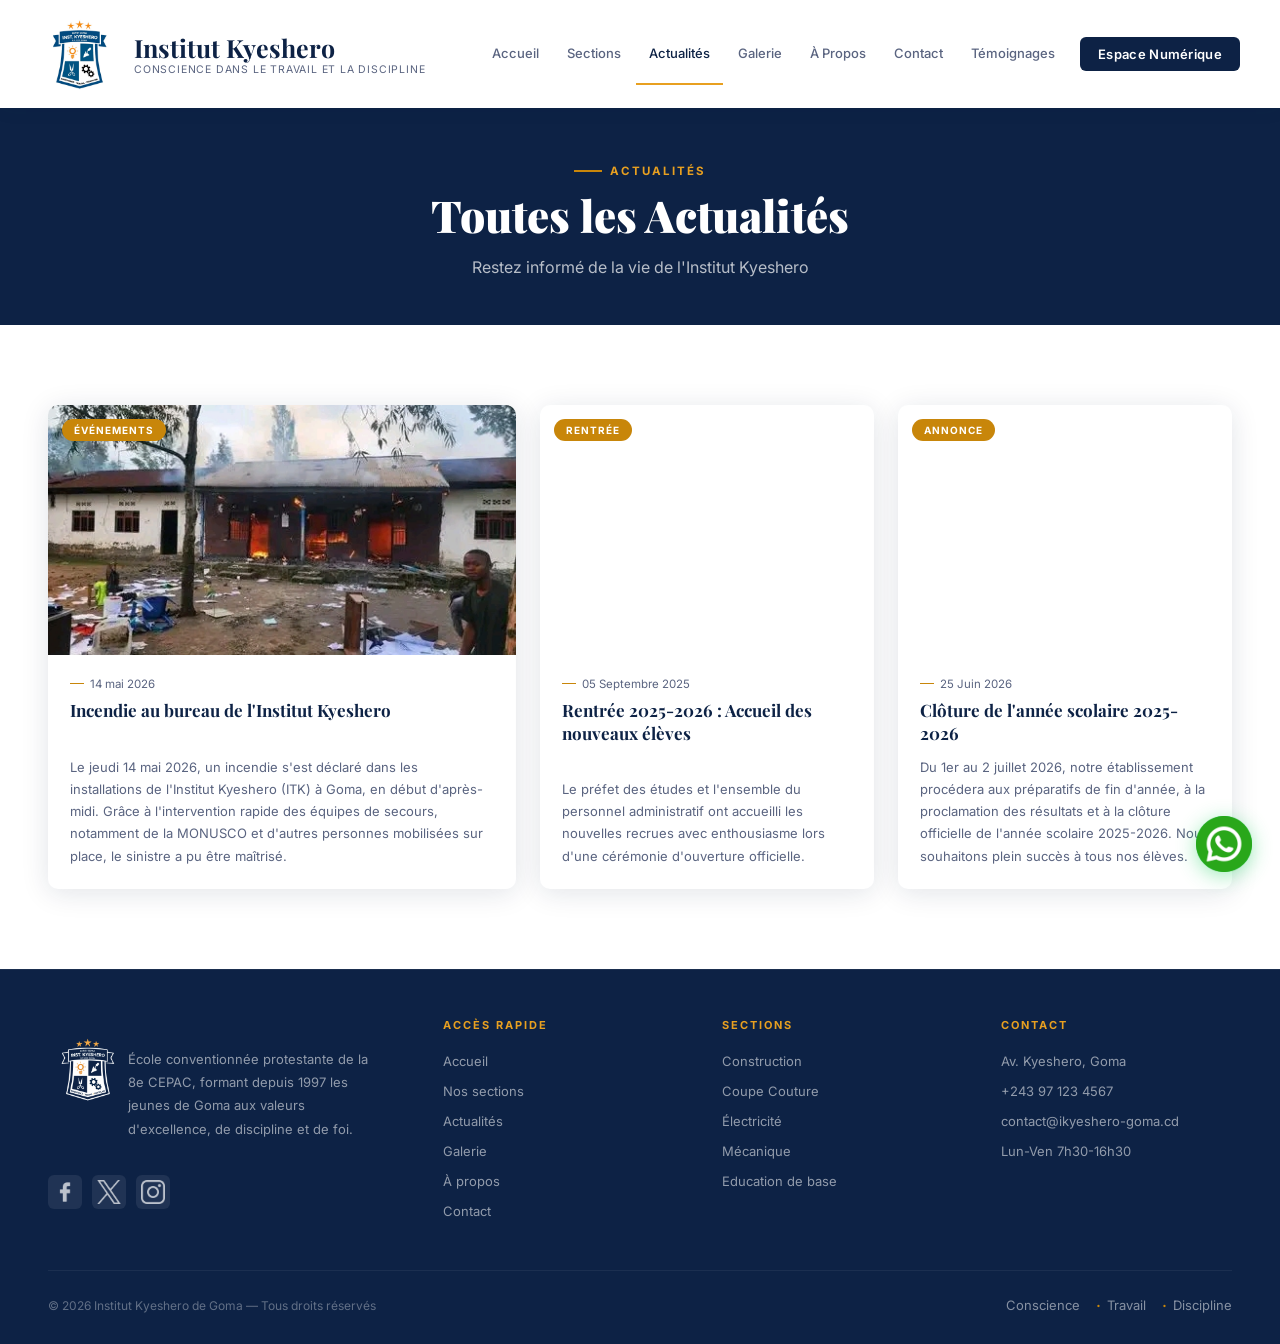
==== commit c0af92ee: "nouvelle mise a jour" ====
--- a/actualites.html
+++ b/actualites.html
@@ -5,30 +5,13 @@
     <meta charset="UTF-8" />
     <meta name="viewport" content="width=device-width,initial-scale=1.0" />
     <title>Actualités</title>
-    <link
-        href="https://fonts.googleapis.com/css2?family=Playfair+Display:wght@700;900&family=Inter:wght@300;400;500;600;700&display=swap"
-        rel="stylesheet" />
+    <link href="https://fonts.googleapis.com/css2?family=Playfair+Display:wght@700;900&family=Inter:wght@300;400;500;600;700&display=swap" rel="stylesheet" />
     <link rel="stylesheet" href="style.css">
 </head>
 
 <body>
     <div id="progress"></div>
     <div id="page-main">
-
-        <!-- TOPBAR -->
-        <div class="topbar">
-            <div class="topbar-left">
-                <span>Av. Kyeshero, Goma, Nord-Kivu, RDC</span>
-                <span>+243 97 123 4567</span>
-                <span>contact@ikyeshero-goma.cd</span>
-            </div>
-            <div class="topbar-right">
-                <a href="#" title="Facebook">f</a>
-                <a href="#" title="Twitter">𝕏</a>
-                <a href="#" title="YouTube">▶</a>
-                <a href="#" title="WhatsApp">W</a>
-            </div>
-        </div>
 
         <!-- NAVBAR -->
         <nav id="navbar">
@@ -42,13 +25,14 @@
                 </div>
             </div>
             <div class="nav-links" id="navLinks">
-                <a href="index.html" id="nl-home">Accueil</a>
-                <a href="sections.html" id="nl-sections">Sections</a>
-                <a href="actualites.html" class="active" id="nl-actu">Actualités</a>
-                <a href="galerie.html" id="nl-galerie">Galerie</a>
-                <a href="propos.html" id="nl-apropos">À Propos</a>
-                <a href="contacts.html" id="nl-contact">Contact</a>
-                <a href="espace-numerique.html" class="nav-espace">Espace Numérique</a>
+                <a href="index.html">Accueil</a>
+                <a href="sections.html">Sections</a>
+                <a href="actualites.html" class="active">Actualités</a>
+                <a href="galerie.html">Galerie</a>
+                <a href="propos.html">À Propos</a>
+                <a href="contacts.html">Contact</a>
+                <a href="temoignages.html">Témoignages</a>
+                <a href="espacenumerique.html" class="nav-espace">Espace Numérique</a>
             </div>
             <div class="hamburger" onclick="openMobileNav()">
                 <span></span><span></span><span></span>
@@ -75,8 +59,8 @@
             <a href="galerie.html">Galerie</a>
             <a href="propos.html">À Propos</a>
             <a href="contacts.html">Contact & Inscriptions</a>
-            <a href="espace-numerique.html" style="color:var(--gold-light)">🎓 Espace
-                Numérique</a>
+            <a href="temoignages.html" style="color:var(--gold-light)">Témoignages</a>
+            <a href="espacenumerique.html" style="color:var(--gold-light)">Espace Numérique</a>
         </div>
 
 
@@ -91,98 +75,77 @@
             <div class="section-inner">
                 <div class="news-grid">
                     <div class="news-card">
-                        <div class="news-img tall"
-                            style="background-image:url('https://images.unsplash.com/photo-1544717305-2782549b5136?w=800&q=80')">
-                            <div class="news-category">EXETAT</div>
-                        </div>
-                        <div class="news-body">
-                            <div class="news-date">20 Avril 2025</div>
-                            <div class="news-title">EXETAT 2024 : Taux de réussite exceptionnel à l'Institut
-                                Kyeshero
+                        <div class="news-img tall" style="background-image:url(./pictures/incendies.jpg); height: 250px;">
+                            <div class="news-category">Événements</div>
+                        </div>
+                        <div class="news-body">
+                            <div class="news-date">14 mai 2026</div>
+                            <div class="news-title">Incendie au bureau de l'Institut Kyeshero</div>
+                            <div class="news-excerpt">
+                                Le jeudi 14 mai 2026, un incendie s'est déclaré dans les installations de l'Institut Kyeshero (ITK) à Goma, en début d'après-midi. Grâce à l'intervention rapide des équipes de secours, notamment de la MONUSCO et d'autres personnes mobilisées sur place,
+                                le sinistre a pu être maîtrisé.
+                                <!-- Cet événement a suscité une vive émotion au sein de la communauté éducative et de la population locale. À ce jour, les circonstances exactes à l'origine de l'incendie n'ont pas encore été
+                                officiellement établies. Une évaluation des dégâts et des investigations ont été engagées afin de déterminer les causes de cet incident. L'Institut Technique de Kyeshero remercie toutes les personnes et organisations qui
+                                ont apporté leur soutien durant cette épreuve. -->
                             </div>
-                            <div class="news-excerpt">L'ensemble du corps enseignant et les élèves ont fourni des
-                                efforts
-                                remarquables tout au long de l'année scolaire. Ce taux de réussite record illustre
-                                la
-                                qualité de
-                                l'encadrement académique proposé par notre institution.</div>
-                            <a href="#" class="news-link">Lire la suite <span class="arrow">→</span></a>
-                        </div>
-                    </div>
-                    <div class="news-card">
-                        <div class="news-img"
-                            style="background-image:url('https://images.unsplash.com/photo-1529390079861-591de354faf5?w=600&q=80')">
+                        </div>
+                    </div>
+                    <div class="news-card">
+                        <div class="news-img" style="background-image:url('https://images.unsplash.com/photo-1529390079861-591de354faf5?w=600&q=80'); height: 250px;">
                             <div class="news-category">Rentrée</div>
                         </div>
                         <div class="news-body">
                             <div class="news-date">05 Septembre 2025</div>
                             <div class="news-title">Rentrée 2025-2026 : Accueil des nouveaux élèves</div>
-                            <div class="news-excerpt">Le préfet des études et l'ensemble du personnel administratif
-                                ont
-                                accueilli
-                                les nouvelles recrues avec enthousiasme lors d'une cérémonie d'ouverture officielle.
+                            <div class="news-excerpt">Le préfet des études et l'ensemble du personnel administratif ont accueilli les nouvelles recrues avec enthousiasme lors d'une cérémonie d'ouverture officielle.
                             </div>
-                            <a href="#" class="news-link">Lire la suite <span class="arrow">→</span></a>
-                        </div>
-                    </div>
-                    <div class="news-card">
-                        <div class="news-img"
-                            style="background-image:url('https://images.unsplash.com/photo-1551731409-43eb3e517a1a?w=600&q=80')">
-                            <div class="news-category">Sport</div>
-                        </div>
-                        <div class="news-body">
-                            <div class="news-date">10 Avril 2025</div>
-                            <div class="news-title">Journée sportive & culturelle annuelle</div>
-                            <div class="news-excerpt">Une journée festive et fraternelle rassemblant élèves,
-                                enseignants
-                                et parents
-                                autour d'activités sportives, artistiques et culturelles.</div>
-                            <a href="#" class="news-link">Lire la suite <span class="arrow">→</span></a>
-                        </div>
-                    </div>
-                    <div class="news-card">
-                        <div class="news-img"
-                            style="background-image:url('https://images.unsplash.com/photo-1571260899304-425eee4c7efc?w=600&q=80')">
+                        </div>
+                    </div>
+                    <div class="news-card">
+                        <div class="news-img" style="background-image:url('https://images.unsplash.com/photo-1551731409-43eb3e517a1a?w=600&q=80'); height: 250px;">
+                            <div class="news-category">Annonce</div>
+                        </div>
+                        <div class="news-body">
+                            <div class="news-date">25 Juin 2026</div>
+                            <div class="news-title">Clôture de l'année scolaire 2025-2026</div>
+                            <div class="news-excerpt">
+                                Du 1er au 2 juillet 2026, notre établissement procédera aux préparatifs de fin d'année, à la proclamation des résultats et à la clôture officielle de l'année scolaire 2025-2026. Nous souhaitons plein succès à tous nos élèves.
+                            </div>
+                        </div>
+                    </div>
+                    <!-- <div class="news-card">
+                        <div class="news-img" style="background-image:url('https://images.unsplash.com/photo-1571260899304-425eee4c7efc?w=600&q=80')">
                             <div class="news-category">Cérémonie</div>
                         </div>
                         <div class="news-body">
                             <div class="news-date">04 Juillet 2025</div>
                             <div class="news-title">Cérémonie de remise de diplômes 2025</div>
-                            <div class="news-excerpt">Une cérémonie solennelle marquera la fin de cycle pour les
-                                élèves
-                                de
-                                terminale. Parents et dignitaires sont cordialement invités.</div>
+                            <div class="news-excerpt">Une cérémonie solennelle marquera la fin de cycle pour les élèves de terminale. Parents et dignitaires sont cordialement invités.</div>
                             <a href="#" class="news-link">Lire la suite <span class="arrow">→</span></a>
                         </div>
                     </div>
                     <div class="news-card">
-                        <div class="news-img"
-                            style="background-image:url('https://images.unsplash.com/photo-1580582932707-520aed937b7b?w=600&q=80')">
+                        <div class="news-img" style="background-image:url('https://images.unsplash.com/photo-1580582932707-520aed937b7b?w=600&q=80')">
                             <div class="news-category">Admin</div>
                         </div>
                         <div class="news-body">
                             <div class="news-date">15 Juillet 2025</div>
                             <div class="news-title">Ouverture des inscriptions 2025-2026</div>
-                            <div class="news-excerpt">Les inscriptions pour l'année scolaire 2025-2026 sont
-                                officiellement ouvertes.
-                                Rendez-vous au secrétariat avec les pièces requises.</div>
+                            <div class="news-excerpt">Les inscriptions pour l'année scolaire 2025-2026 sont officiellement ouvertes. Rendez-vous au secrétariat avec les pièces requises.</div>
                             <a href="#" class="news-link">Lire la suite <span class="arrow">→</span></a>
                         </div>
                     </div>
                     <div class="news-card">
-                        <div class="news-img"
-                            style="background-image:url('https://images.unsplash.com/photo-1532187863486-abf9dbad1b69?w=600&q=80')">
+                        <div class="news-img" style="background-image:url('https://images.unsplash.com/photo-1532187863486-abf9dbad1b69?w=600&q=80')">
                             <div class="news-category">Science</div>
                         </div>
                         <div class="news-body">
                             <div class="news-date">22 Mars 2025</div>
                             <div class="news-title">Foire scientifique inter-sections 2025</div>
-                            <div class="news-excerpt">Les sections Bio-Chimie, Électricité et Mécanique ont présenté
-                                leurs projets
-                                lors d'une foire interne récompensant les meilleures innovations.</div>
+                            <div class="news-excerpt">Les sections Bio-Chimie, Électricité et Mécanique ont présenté leurs projets lors d'une foire interne récompensant les meilleures innovations.</div>
                             <a href="#" class="news-link">Lire la suite <span class="arrow">→</span></a>
                         </div>
-                    </div>
+                    </div> -->
                 </div>
             </div>
         </section>
@@ -195,10 +158,7 @@
                 <div class="logo">
                     <div class="logo-emblem">
                         <img src="./logos/logo (2).png" alt="logo">
-                        <p> École conventionnée protestante de la 8e CEPAC, formant depuis 1997 les jeunes de Goma
-                            aux
-                            valeurs
-                            d'excellence, de discipline et de foi.
+                        <p> École conventionnée protestante de la 8e CEPAC, formant depuis 1997 les jeunes de Goma aux valeurs d'excellence, de discipline et de foi.
                         </p>
                     </div>
                     <div class="logo-text" style="filter:invert(1) brightness(2)">
@@ -214,12 +174,12 @@
             <div class="footer-col">
                 <h4>Accès rapide</h4>
                 <ul>
-                    <li><a href="#" onclick="goTo('home');return false">Accueil</a></li>
-                    <li><a href="#" onclick="goTo('sections');return false">Nos sections</a></li>
-                    <li><a href="#" onclick="goTo('actualites');return false">Actualités</a></li>
-                    <li><a href="#" onclick="goTo('galerie');return false">Galerie</a></li>
-                    <li><a href="#" onclick="goTo('apropos');return false">À propos</a></li>
-                    <li><a href="#" onclick="goTo('contact');return false">Contact</a></li>
+                    <li><a href="index.html">Accueil</a></li>
+                    <li><a href="sections.html">Nos sections</a></li>
+                    <li><a href="actualites.html">Actualités</a></li>
+                    <li><a href="galerie.html">Galerie</a></li>
+                    <li><a href="propos.html">À propos</a></li>
+                    <li><a href="contacts.html">Contact</a></li>
                 </ul>
             </div>
             <div class="footer-col">
--- a/style.css
+++ b/style.css
@@ -825,7 +825,7 @@
 }
 
 .temoi {
-  text-align: center;
+  /* text-align: center; */
   margin-top: 20px;
 }
 
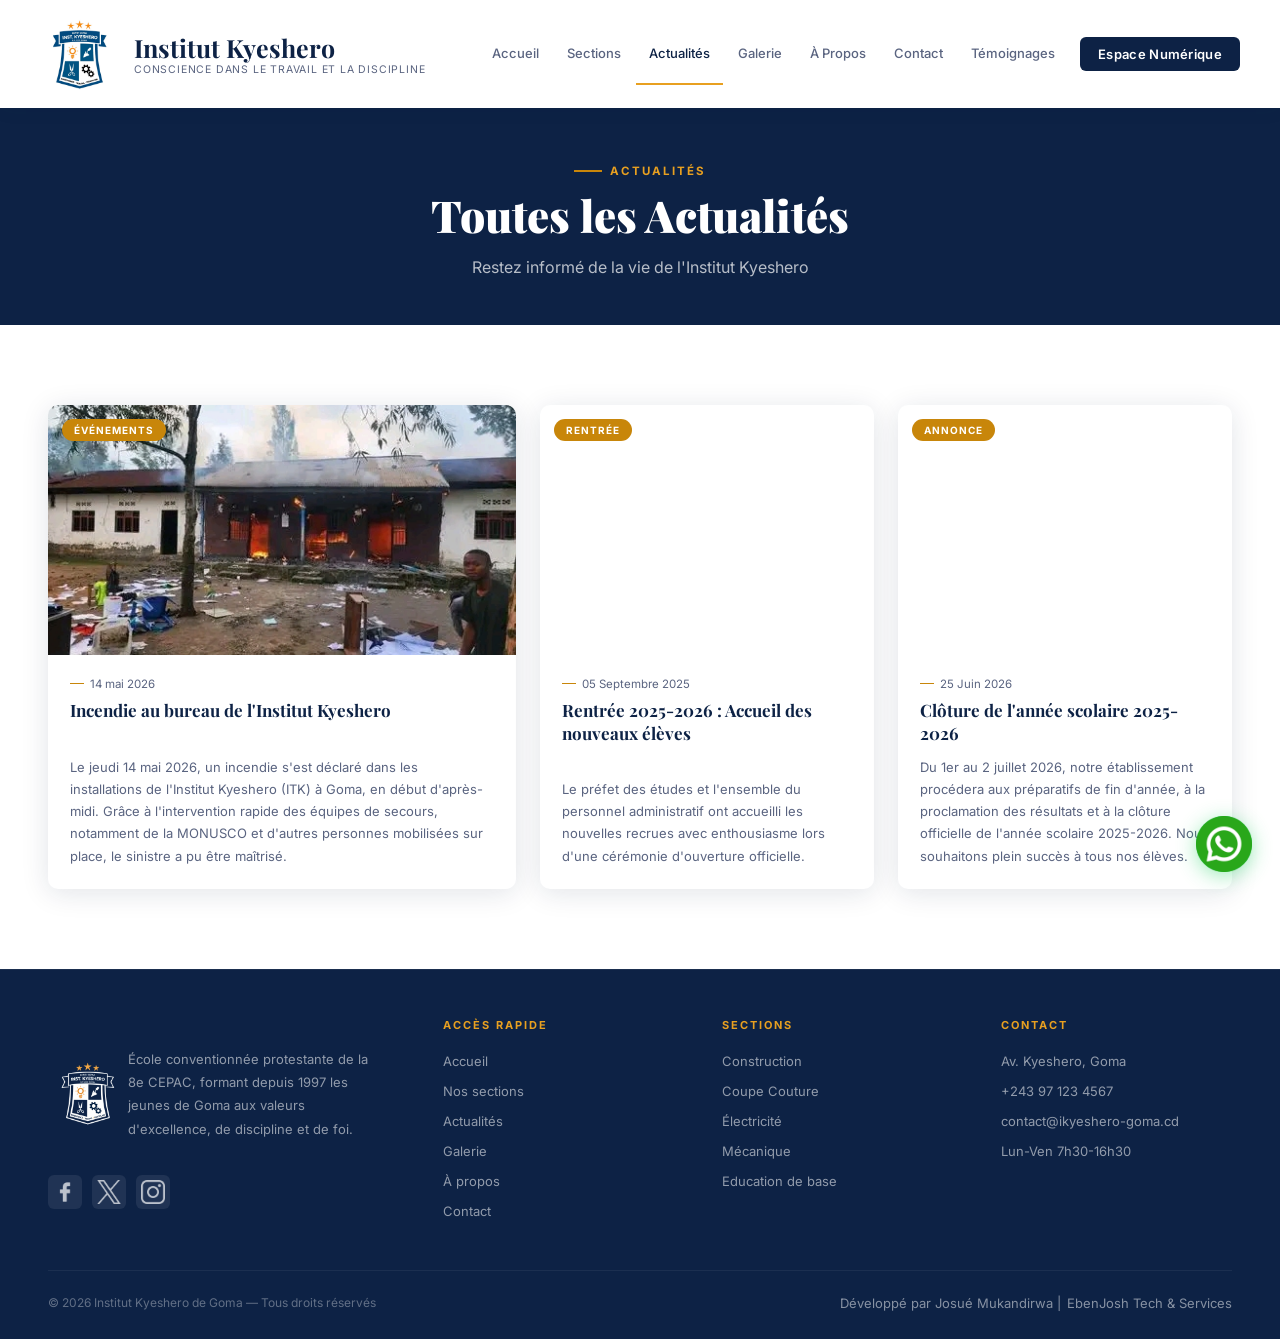
==== commit ce6a9dd3: "nouvelle mise a jour du site web de l'institut kyeshero" ====
--- a/actualites.html
+++ b/actualites.html
@@ -40,7 +40,7 @@
         </nav>
 
         <!-- MOBILE NAV -->
-        <div class="mobile-nav">
+        <div class="mobile-nav" id="mobileNav">
             <div class="mobile-nav-header">
                 <div class="logo">
                     <div class="logo-emblem">
@@ -62,7 +62,6 @@
             <a href="temoignages.html" style="color:var(--gold-light)">Témoignages</a>
             <a href="espacenumerique.html" style="color:var(--gold-light)">Espace Numérique</a>
         </div>
-
 
         <!---------------- actualites ---------------->
         <!-- <div id="view-actualites" style="display:none"> -->
@@ -205,9 +204,10 @@
         <div class="footer-bottom">
             <span>&copy; 2026 Institut Kyeshero de Goma — Tous droits réservés</span>
             <div class="footer-motto">
-                <span style="font-size:13px;color:rgba(255,255,255,.5)">Conscience</span>
-                <span style="font-size:13px;color:rgba(255,255,255,.5)">Travail</span>
-                <span style="font-size:13px;color:rgba(255,255,255,.5)">Discipline</span>
+                <span style="font-size:13px;color:rgba(255,255,255,.5)">
+                    Développé par Josué Mukandirwa | <a href="https:ebenjoshtechservices.vercell.app">EbenJosh Tech &
+                        Services</a>
+                </span>
             </div>
         </div>
     </footer>
@@ -216,6 +216,7 @@
     <a href="https://wa.me/243971234567" class="wa-btn" target="_blank">
         <img src="./icons/whastap.png">
     </a>
+    <script src="index.js"></script>
 </body>
 
 </html>
--- a/style.css
+++ b/style.css
@@ -1,1759 +1,1789 @@
 :root {
-  --navy: #0d2245;
-  --navy2: #1a3a6b;
-  --blue: #1e4fa0;
-  --gold: #c8860a;
-  --gold-light: #e8a020;
-  --gold-pale: #fdf3df;
-  --white: #fff;
-  --off: #f7f8fc;
-  --text: #1c2333;
-  --muted: #5a6480;
-  --border: #e2e8f2;
-  --radius: 10px;
-  --shadow: 0 4px 28px rgba(13, 34, 69, .12);
-  --shadow-lg: 0 16px 60px rgba(13, 34, 69, .18);
-  --ff-display: 'Playfair Display', serif;
-  --ff-body: 'Inter', sans-serif;
+    --navy: #0d2245;
+    --navy2: #1a3a6b;
+    --blue: #1e4fa0;
+    --gold: #c8860a;
+    --gold-light: #e8a020;
+    --gold-pale: #fdf3df;
+    --white: #fff;
+    --off: #f7f8fc;
+    --text: #1c2333;
+    --muted: #5a6480;
+    --border: #e2e8f2;
+    --radius: 10px;
+    --shadow: 0 4px 28px rgba(13, 34, 69, .12);
+    --shadow-lg: 0 16px 60px rgba(13, 34, 69, .18);
+    --ff-display: 'Playfair Display', serif;
+    --ff-body: 'Inter', sans-serif;
 }
 
 * {
-  margin: 0;
-  padding: 0;
-  box-sizing: border-box
+    margin: 0;
+    padding: 0;
+    box-sizing: border-box
 }
 
 html {
-  scroll-behavior: smooth
+    scroll-behavior: smooth
 }
 
 body {
-  font-family: var(--ff-body);
-  color: var(--text);
-  background: #fff;
-  overflow-x: hidden
+    font-family: var(--ff-body);
+    color: var(--text);
+    background: #fff;
+    overflow-x: hidden
 }
 
 a {
-  text-decoration: none;
-  color: inherit
+    text-decoration: none;
+    color: inherit
 }
 
 img {
-  max-width: 100%;
-  display: block
-}
+    max-width: 100%;
+    display: block
+}
+
 
 /* ══ TOPBAR ══ */
+
 .topbar {
-  background: var(--navy);
-  color: rgba(255, 255, 255, .75);
-  font-size: 12.5px;
-  padding: 8px 48px;
-  display: flex;
-  justify-content: space-between;
-  align-items: center;
-  letter-spacing: .3px;
+    background: var(--navy);
+    color: rgba(255, 255, 255, .75);
+    font-size: 12.5px;
+    padding: 8px 48px;
+    display: flex;
+    justify-content: space-between;
+    align-items: center;
+    letter-spacing: .3px;
 }
 
 .topbar-left {
-  display: flex;
-  gap: 24px;
-  align-items: center
+    display: flex;
+    gap: 24px;
+    align-items: center
 }
 
 .topbar-left span {
-  display: flex;
-  align-items: center;
-  gap: 7px
+    display: flex;
+    align-items: center;
+    gap: 7px
 }
 
 .topbar-right {
-  display: flex;
-  gap: 8px;
-  align-items: center
+    display: flex;
+    gap: 8px;
+    align-items: center
 }
 
 .topbar-right a {
-  width: 30px;
-  height: 30px;
-  border-radius: 6px;
-  background: rgba(255, 255, 255, .1);
-  display: flex;
-  align-items: center;
-  justify-content: center;
-  font-size: 13px;
-  color: #fff;
-  transition: background .2s;
+    width: 30px;
+    height: 30px;
+    border-radius: 6px;
+    background: rgba(255, 255, 255, .1);
+    display: flex;
+    align-items: center;
+    justify-content: center;
+    font-size: 13px;
+    color: #fff;
+    transition: background .2s;
 }
 
 .topbar-right a:hover {
-  background: var(--blue)
-}
+    background: var(--blue)
+}
+
 
 /* ══ NAV ══ */
+
 nav {
-  background: #fff;
-  box-shadow: 0 2px 16px rgba(13, 34, 69, .08);
-  padding: 0 40px;
-  display: flex;
-  align-items: center;
-  justify-content: space-between;
-  position: sticky;
-  top: 0;
-  z-index: 900;
-  transition: box-shadow .3s;
+    background: #fff;
+    box-shadow: 0 2px 16px rgba(13, 34, 69, .08);
+    padding: 0 40px;
+    display: flex;
+    align-items: center;
+    justify-content: space-between;
+    position: sticky;
+    top: 0;
+    z-index: 900;
+    transition: box-shadow .3s;
 }
 
 nav.scrolled {
-  box-shadow: 0 4px 30px rgba(13, 34, 69, .15)
+    box-shadow: 0 4px 30px rgba(13, 34, 69, .15)
 }
 
 .logo {
-  display: flex;
-  align-items: center;
-  gap: 14px;
-  padding: 14px 0;
-  cursor: pointer
+    display: flex;
+    align-items: center;
+    gap: 14px;
+    padding: 14px 0;
+    cursor: pointer
 }
 
 .logo-emblem img {
-  width: 80px;
+    width: 80px;
 }
 
 .logo-emblem::before {
-  content: '';
-  inset: 0;
-  background: linear-gradient(135deg, rgba(200, 134, 10, .2), transparent);
+    content: '';
+    inset: 0;
+    background: linear-gradient(135deg, rgba(200, 134, 10, .2), transparent);
 }
 
 .logo-emblem span {
-  font-size: 9px;
-  color: var(--gold-light);
-  font-weight: 900;
-  letter-spacing: 1.5px;
-  line-height: 1.1;
-  text-align: center;
-  position: relative;
-  z-index: 1
+    font-size: 9px;
+    color: var(--gold-light);
+    font-weight: 900;
+    letter-spacing: 1.5px;
+    line-height: 1.1;
+    text-align: center;
+    position: relative;
+    z-index: 1
 }
 
 .logo-emblem .cross {
-  font-size: 18px;
-  color: #fff;
-  position: relative;
-  z-index: 1
+    font-size: 18px;
+    color: #fff;
+    position: relative;
+    z-index: 1
 }
 
 .logo-text h1 {
-  font-size: 25px;
-  color: var(--navy);
-  font-weight: 700;
-  font-family: var(--ff-display);
-  line-height: 1.2
+    font-size: 25px;
+    color: var(--navy);
+    font-weight: 700;
+    font-family: var(--ff-display);
+    line-height: 1.2
 }
 
 .logo-text p {
-  font-size: 10.5px;
-  color: var(--muted);
-  letter-spacing: .8px;
-  text-transform: uppercase
+    font-size: 10.5px;
+    color: var(--muted);
+    letter-spacing: .8px;
+    text-transform: uppercase
 }
 
 .nav-links {
-  display: flex;
-  align-items: center;
-  gap: 2px
+    display: flex;
+    align-items: center;
+    gap: 2px
 }
 
 .nav-links a {
-  padding: 22px 13px;
-  font-size: 13px;
-  font-weight: 500;
-  color: var(--muted);
-  border-bottom: 2px solid transparent;
-  transition: all .2s;
-  white-space: nowrap;
+    padding: 22px 13px;
+    font-size: 13px;
+    font-weight: 500;
+    color: var(--muted);
+    border-bottom: 2px solid transparent;
+    transition: all .2s;
+    white-space: nowrap;
 }
 
 .nav-links a:hover,
 .nav-links a.active {
-  color: var(--navy);
-  border-bottom-color: var(--gold-light);
+    color: var(--navy);
+    border-bottom-color: var(--gold-light);
 }
 
 .nav-links .nav-espace {
-  background: var(--navy);
-  color: #fff !important;
-  padding: 9px 18px !important;
-  border-radius: 6px;
-  border-bottom: none !important;
-  margin-left: 10px;
-  font-weight: 600;
-  font-size: 13px;
-  letter-spacing: .3px;
+    background: var(--navy);
+    color: #fff !important;
+    padding: 9px 18px !important;
+    border-radius: 6px;
+    border-bottom: none !important;
+    margin-left: 10px;
+    font-weight: 600;
+    font-size: 13px;
+    letter-spacing: .3px;
 }
 
 .nav-links .nav-espace:hover {
-  background: var(--blue) !important
-}
+    background: var(--blue) !important
+}
+
 
 /* hamburger */
+
 .hamburger {
-  display: none;
-  flex-direction: column;
-  gap: 5px;
-  cursor: pointer;
-  padding: 10px
+    display: none;
+    flex-direction: column;
+    gap: 5px;
+    cursor: pointer;
+    padding: 10px
 }
 
 .hamburger span {
-  width: 24px;
-  height: 2.5px;
-  background: var(--navy);
-  border-radius: 2px;
-  transition: all .3s
-}
+    width: 24px;
+    height: 2.5px;
+    background: var(--navy);
+    border-radius: 2px;
+    transition: all .3s
+}
+
 
 /* ══ HERO ══ */
+
 .hero {
-  position: relative;
-  height: 92vh;
-  min-height: 580px;
-  max-height: 800px;
-  overflow: hidden;
-  background: var(--navy);
+    position: relative;
+    height: 92vh;
+    min-height: 580px;
+    max-height: 800px;
+    overflow: hidden;
+    background: var(--navy);
 }
 
 .hero-slides {
-  position: absolute;
-  inset: 0
+    position: absolute;
+    inset: 0
 }
 
 .hslide {
-  position: absolute;
-  inset: 0;
-  opacity: 0;
-  transition: opacity 1s ease;
-  background-size: cover;
-  background-position: center;
+    position: absolute;
+    inset: 0;
+    opacity: 0;
+    transition: opacity 1s ease;
+    background-size: cover;
+    background-position: center;
 }
 
 .hslide.active {
-  opacity: 1
+    opacity: 1
 }
 
 .hslide-overlay {
-  position: absolute;
-  inset: 0;
-  background: linear-gradient(to right, rgba(13, 34, 69, .85) 0%, rgba(13, 34, 69, .55) 55%, rgba(13, 34, 69, .2) 100%);
-}
+    position: absolute;
+    inset: 0;
+    background: linear-gradient(to right, rgba(13, 34, 69, .85) 0%, rgba(13, 34, 69, .55) 55%, rgba(13, 34, 69, .2) 100%);
+}
+
 
 /* Real school images via Unsplash for African schools */
+
 .hslide-1 {
-  background-image: url(./pictures/back\ \(2\).jpg)
+    background-image: url(./pictures/back\ \(2\).jpg)
 }
 
 .hslide-2 {
-  background-image: url(./pictures/autresimages\ \(3\).jpg)
+    background-image: url(./pictures/autresimages\ \(3\).jpg)
 }
 
 .hslide-3 {
-  background-image: url(./pictures/e3a.png)
+    background-image: url(./pictures/e3a.png)
 }
 
 .hslide-4 {
-  background-image: url(./pictures/back\ \(1\).jpg)
+    background-image: url(./pictures/back\ \(1\).jpg)
 }
 
 .hero-content {
-  position: absolute;
-  top: 50%;
-  left: 48px;
-  transform: translateY(-50%);
-  color: #fff;
-  max-width: 640px;
+    position: absolute;
+    top: 50%;
+    left: 48px;
+    transform: translateY(-50%);
+    color: #fff;
+    max-width: 640px;
 }
 
 .hero-eyebrow {
-  display: inline-flex;
-  align-items: center;
-  gap: 8px;
-  background: rgba(200, 134, 10, .25);
-  border: 1px solid rgba(200, 134, 10, .5);
-  border-radius: 20px;
-  padding: 6px 18px;
-  font-size: 12px;
-  letter-spacing: 1.5px;
-  text-transform: uppercase;
-  font-weight: 600;
-  margin-bottom: 22px;
-  color: var(--gold-light);
+    display: inline-flex;
+    align-items: center;
+    gap: 8px;
+    background: rgba(200, 134, 10, .25);
+    border: 1px solid rgba(200, 134, 10, .5);
+    border-radius: 20px;
+    padding: 6px 18px;
+    font-size: 12px;
+    letter-spacing: 1.5px;
+    text-transform: uppercase;
+    font-weight: 600;
+    margin-bottom: 22px;
+    color: var(--gold-light);
 }
 
 .hero-eyebrow::before {
-  content: '✝';
-  font-size: 11px
+    content: '✝';
+    font-size: 11px
 }
 
 .hero-content h2 {
-  font-family: var(--ff-display);
-  font-size: clamp(38px, 5vw, 68px);
-  font-weight: 900;
-  line-height: 1.08;
-  margin-bottom: 20px;
-  text-shadow: 0 2px 20px rgba(0, 0, 0, .4);
+    font-family: var(--ff-display);
+    font-size: clamp(38px, 5vw, 68px);
+    font-weight: 900;
+    line-height: 1.08;
+    margin-bottom: 20px;
+    text-shadow: 0 2px 20px rgba(0, 0, 0, .4);
 }
 
 .hero-content h2 em {
-  font-style: normal;
-  color: var(--gold-light);
-  display: block;
+    font-style: normal;
+    color: var(--gold-light);
+    display: block;
 }
 
 .hero-tagline {
-  font-size: 16px;
-  line-height: 1.7;
-  color: rgba(255, 255, 255, .85);
-  max-width: 480px;
-  margin-bottom: 36px;
+    font-size: 16px;
+    line-height: 1.7;
+    color: rgba(255, 255, 255, .85);
+    max-width: 480px;
+    margin-bottom: 36px;
 }
 
 .hero-actions {
-  display: flex;
-  gap: 14px;
-  flex-wrap: wrap
+    display: flex;
+    gap: 14px;
+    flex-wrap: wrap
 }
 
 .btn-gold {
-  background: var(--gold);
-  color: #fff;
-  padding: 14px 30px;
-  border-radius: 7px;
-  font-weight: 700;
-  font-size: 14px;
-  letter-spacing: .5px;
-  transition: all .2s;
-  display: inline-flex;
-  align-items: center;
-  gap: 8px;
-  border: 2px solid var(--gold);
+    background: var(--gold);
+    color: #fff;
+    padding: 14px 30px;
+    border-radius: 7px;
+    font-weight: 700;
+    font-size: 14px;
+    letter-spacing: .5px;
+    transition: all .2s;
+    display: inline-flex;
+    align-items: center;
+    gap: 8px;
+    border: 2px solid var(--gold);
 }
 
 .btn-gold:hover {
-  background: var(--gold-light);
-  border-color: var(--gold-light);
-  transform: translateY(-2px)
+    background: var(--gold-light);
+    border-color: var(--gold-light);
+    transform: translateY(-2px)
 }
 
 .btn-ghost {
-  background: transparent;
-  color: #fff;
-  padding: 14px 30px;
-  border-radius: 7px;
-  font-weight: 600;
-  font-size: 14px;
-  letter-spacing: .5px;
-  border: 2px solid rgba(255, 255, 255, .5);
-  transition: all .2s;
+    background: transparent;
+    color: #fff;
+    padding: 14px 30px;
+    border-radius: 7px;
+    font-weight: 600;
+    font-size: 14px;
+    letter-spacing: .5px;
+    border: 2px solid rgba(255, 255, 255, .5);
+    transition: all .2s;
 }
 
 .btn-ghost:hover {
-  background: rgba(255, 255, 255, .1);
-  border-color: #fff
+    background: rgba(255, 255, 255, .1);
+    border-color: #fff
 }
 
 .hero-stats {
-  position: absolute;
-  bottom: 0;
-  left: 0;
-  right: 0;
-  display: flex;
-  background: rgba(13, 34, 69, .9);
-  backdrop-filter: blur(10px);
+    position: absolute;
+    bottom: 0;
+    left: 0;
+    right: 0;
+    display: flex;
+    background: rgba(13, 34, 69, .9);
+    backdrop-filter: blur(10px);
 }
 
 .hero-stat {
-  flex: 1;
-  padding: 20px;
-  text-align: center;
-  border-right: 1px solid rgba(255, 255, 255, .08);
+    flex: 1;
+    padding: 20px;
+    text-align: center;
+    border-right: 1px solid rgba(255, 255, 255, .08);
 }
 
 .hero-stat:last-child {
-  border-right: none
+    border-right: none
 }
 
 .hero-stat .num {
-  font-size: 30px;
-  font-weight: 900;
-  color: var(--gold-light);
-  font-family: var(--ff-display);
+    font-size: 30px;
+    font-weight: 900;
+    color: var(--gold-light);
+    font-family: var(--ff-display);
 }
 
 .hero-stat .lbl {
-  font-size: 11px;
-  color: rgba(255, 255, 255, .6);
-  margin-top: 3px;
-  letter-spacing: .5px
-}
+    font-size: 11px;
+    color: rgba(255, 255, 255, .6);
+    margin-top: 3px;
+    letter-spacing: .5px
+}
+
 
 /* slide arrows */
+
 .harrow {
-  position: absolute;
-  top: 50%;
-  transform: translateY(-50%);
-  width: 44px;
-  height: 44px;
-  border-radius: 50%;
-  background: rgba(255, 255, 255, .15);
-  border: none;
-  color: #fff;
-  font-size: 20px;
-  cursor: pointer;
-  display: flex;
-  align-items: center;
-  justify-content: center;
-  transition: all .2s;
-  backdrop-filter: blur(4px);
+    position: absolute;
+    top: 50%;
+    transform: translateY(-50%);
+    width: 44px;
+    height: 44px;
+    border-radius: 50%;
+    background: rgba(255, 255, 255, .15);
+    border: none;
+    color: #fff;
+    font-size: 20px;
+    cursor: pointer;
+    display: flex;
+    align-items: center;
+    justify-content: center;
+    transition: all .2s;
+    backdrop-filter: blur(4px);
 }
 
 .harrow:hover {
-  background: rgba(255, 255, 255, .3);
-  transform: translateY(-50%) scale(1.05)
+    background: rgba(255, 255, 255, .3);
+    transform: translateY(-50%) scale(1.05)
 }
 
 .harrow-prev {
-  left: 20px
+    left: 20px
 }
 
 .harrow-next {
-  right: 20px
+    right: 20px
 }
 
 .hdots {
-  position: absolute;
-  bottom: 100px;
-  left: 50%;
-  transform: translateX(-50%);
-  display: flex;
-  gap: 8px;
+    position: absolute;
+    bottom: 100px;
+    left: 50%;
+    transform: translateX(-50%);
+    display: flex;
+    gap: 8px;
 }
 
 .hdot {
-  width: 8px;
-  height: 8px;
-  border-radius: 50%;
-  background: rgba(255, 255, 255, .35);
-  cursor: pointer;
-  transition: all .3s;
+    width: 8px;
+    height: 8px;
+    border-radius: 50%;
+    background: rgba(255, 255, 255, .35);
+    cursor: pointer;
+    transition: all .3s;
 }
 
 .hdot.active {
-  background: var(--gold-light);
-  width: 22px;
-  border-radius: 4px
-}
+    background: var(--gold-light);
+    width: 22px;
+    border-radius: 4px
+}
+
 
 /* ══ SECTIONS GÉNÉRALES ══ */
+
 .section {
-  padding: 80px 48px
+    padding: 80px 48px
 }
 
 .section-inner {
-  max-width: 1200px;
-  margin: 0 auto
+    max-width: 1200px;
+    margin: 0 auto
 }
 
 .section-bg {
-  background: var(--off)
+    background: var(--off)
 }
 
 .section-label {
-  display: inline-flex;
-  align-items: center;
-  gap: 8px;
-  font-size: 11.5px;
-  letter-spacing: 2px;
-  text-transform: uppercase;
-  font-weight: 700;
-  color: var(--gold);
-  margin-bottom: 12px;
+    display: inline-flex;
+    align-items: center;
+    gap: 8px;
+    font-size: 11.5px;
+    letter-spacing: 2px;
+    text-transform: uppercase;
+    font-weight: 700;
+    color: var(--gold);
+    margin-bottom: 12px;
 }
 
 .section-label::before {
-  content: '';
-  width: 28px;
-  height: 2px;
-  background: var(--gold);
-  display: block
+    content: '';
+    width: 28px;
+    height: 2px;
+    background: var(--gold);
+    display: block
 }
 
 .section-h2 {
-  font-family: var(--ff-display);
-  font-size: clamp(28px, 3.5vw, 44px);
-  font-weight: 900;
-  color: var(--navy);
-  line-height: 1.15;
-  margin-bottom: 16px;
+    font-family: var(--ff-display);
+    font-size: clamp(28px, 3.5vw, 44px);
+    font-weight: 900;
+    color: var(--navy);
+    line-height: 1.15;
+    margin-bottom: 16px;
 }
 
 .section-intro {
-  font-size: 16px;
-  line-height: 1.8;
-  color: var(--muted);
-  max-width: 600px;
+    font-size: 16px;
+    line-height: 1.8;
+    color: var(--muted);
+    max-width: 600px;
 }
 
 .section-head-row {
-  display: flex;
-  justify-content: space-between;
-  align-items: flex-end;
-  gap: 32px;
-  margin-bottom: 52px;
-  flex-wrap: wrap;
-}
+    display: flex;
+    justify-content: space-between;
+    align-items: flex-end;
+    gap: 32px;
+    margin-bottom: 52px;
+    flex-wrap: wrap;
+}
+
 
 /* ══ ACTUALITÉS ══ */
+
 .news-grid {
-  display: grid;
-  grid-template-columns: 1.4fr 1fr 1fr;
-  gap: 24px
+    display: grid;
+    grid-template-columns: 1.4fr 1fr 1fr;
+    gap: 24px
 }
 
 .news-card {
-  background: #fff;
-  border-radius: var(--radius);
-  overflow: hidden;
-  box-shadow: var(--shadow);
-  transition: transform .25s, box-shadow .25s;
-  display: flex;
-  flex-direction: column;
+    background: #fff;
+    border-radius: var(--radius);
+    overflow: hidden;
+    box-shadow: var(--shadow);
+    transition: transform .25s, box-shadow .25s;
+    display: flex;
+    flex-direction: column;
 }
 
 .news-card:hover {
-  transform: translateY(-5px);
-  box-shadow: var(--shadow-lg)
+    transform: translateY(-5px);
+    box-shadow: var(--shadow-lg)
 }
 
 .news-img {
-  height: 200px;
-  background-size: cover;
-  background-position: center;
-  position: relative;
+    height: 200px;
+    background-size: cover;
+    background-position: center;
+    position: relative;
 }
 
 .news-img.tall {
-  height: 260px
+    height: 260px
 }
 
 .news-category {
-  position: absolute;
-  top: 14px;
-  left: 14px;
-  background: var(--gold);
-  color: #fff;
-  font-size: 10px;
-  font-weight: 700;
-  letter-spacing: 1px;
-  text-transform: uppercase;
-  padding: 5px 12px;
-  border-radius: 20px;
+    position: absolute;
+    top: 14px;
+    left: 14px;
+    background: var(--gold);
+    color: #fff;
+    font-size: 10px;
+    font-weight: 700;
+    letter-spacing: 1px;
+    text-transform: uppercase;
+    padding: 5px 12px;
+    border-radius: 20px;
 }
 
 .news-body {
-  padding: 22px;
-  flex: 1;
-  display: flex;
-  flex-direction: column
+    padding: 22px;
+    flex: 1;
+    display: flex;
+    flex-direction: column
 }
 
 .news-date {
-  font-size: 11.5px;
-  color: var(--muted);
-  margin-bottom: 8px;
-  display: flex;
-  align-items: center;
-  gap: 6px
+    font-size: 11.5px;
+    color: var(--muted);
+    margin-bottom: 8px;
+    display: flex;
+    align-items: center;
+    gap: 6px
 }
 
 .news-date::before {
-  content: '';
-  width: 14px;
-  height: 1px;
-  background: var(--gold)
+    content: '';
+    width: 14px;
+    height: 1px;
+    background: var(--gold)
 }
 
 .news-title {
-  font-family: var(--ff-display);
-  font-size: 17px;
-  font-weight: 700;
-  color: var(--navy);
-  line-height: 1.4;
-  margin-bottom: 10px;
-  flex: 1;
+    font-family: var(--ff-display);
+    font-size: 17px;
+    font-weight: 700;
+    color: var(--navy);
+    line-height: 1.4;
+    margin-bottom: 10px;
+    flex: 1;
 }
 
 .news-excerpt {
-  font-size: 13px;
-  color: var(--muted);
-  line-height: 1.7
+    font-size: 13px;
+    color: var(--muted);
+    line-height: 1.7
 }
 
 .news-link {
-  margin-top: 16px;
-  display: inline-flex;
-  align-items: center;
-  gap: 6px;
-  font-size: 12.5px;
-  font-weight: 600;
-  color: var(--blue);
-  letter-spacing: .3px;
+    margin-top: 16px;
+    display: inline-flex;
+    align-items: center;
+    gap: 6px;
+    font-size: 12.5px;
+    font-weight: 600;
+    color: var(--blue);
+    letter-spacing: .3px;
 }
 
 .news-link:hover {
-  color: var(--gold)
+    color: var(--gold)
 }
 
 .news-link .arrow {
-  transition: transform .2s
+    transition: transform .2s
 }
 
 .news-link:hover .arrow {
-  transform: translateX(4px)
-}
+    transform: translateX(4px)
+}
+
 
 /* ══ SECTIONS ENSEIGNEMENT ══ */
+
 .sections-grid {
-  display: grid;
-  grid-template-columns: repeat(3, 1fr);
-  gap: 24px;
+    display: grid;
+    grid-template-columns: repeat(3, 1fr);
+    gap: 24px;
 }
 
 .sect-card {
-  border-radius: var(--radius);
-  overflow: hidden;
-  position: relative;
-  height: 260px;
-  cursor: pointer;
-  box-shadow: var(--shadow);
-  transition: transform .25s;
+    border-radius: var(--radius);
+    overflow: hidden;
+    position: relative;
+    height: 260px;
+    cursor: pointer;
+    box-shadow: var(--shadow);
+    transition: transform .25s;
 }
 
 .sect-card:hover {
-  transform: translateY(-6px)
+    transform: translateY(-6px)
 }
 
 .sect-card-bg {
-  position: absolute;
-  inset: 0;
-  background-size: cover;
-  background-position: center;
-  transition: transform .4s;
+    position: absolute;
+    inset: 0;
+    background-size: cover;
+    background-position: center;
+    transition: transform .4s;
 }
 
 .sect-card:hover .sect-card-bg {
-  transform: scale(1.06)
+    transform: scale(1.06)
 }
 
 .sect-card-overlay {
-  position: absolute;
-  inset: 0;
-  background: linear-gradient(to top, rgba(13, 34, 69, .92) 0%, rgba(13, 34, 69, .2) 100%);
+    position: absolute;
+    inset: 0;
+    background: linear-gradient(to top, rgba(13, 34, 69, .92) 0%, rgba(13, 34, 69, .2) 100%);
 }
 
 .sect-card-body {
-  position: absolute;
-  bottom: 0;
-  left: 0;
-  right: 0;
-  padding: 24px;
+    position: absolute;
+    bottom: 0;
+    left: 0;
+    right: 0;
+    padding: 24px;
 }
 
 .sect-icon {
-  width: 50px;
-  height: 50px;
-  border-radius: 50%;
-  background: rgba(255, 255, 255, .15);
-  display: flex;
-  align-items: center;
-  justify-content: center;
-  font-size: 22px;
-  margin-bottom: 12px;
-  border: 1.5px solid rgba(255, 255, 255, .2);
+    width: 50px;
+    height: 50px;
+    border-radius: 50%;
+    background: rgba(255, 255, 255, .15);
+    display: flex;
+    align-items: center;
+    justify-content: center;
+    font-size: 22px;
+    margin-bottom: 12px;
+    border: 1.5px solid rgba(255, 255, 255, .2);
 }
 
 .sect-icon img {
-  width: 40px;
-  cursor: pointer;
-  /* filter: brightness(0) invert(1); */
+    width: 35px;
+    cursor: pointer;
+    filter: brightness(0) invert(1);
+    opacity: 70%;
 }
 
 .sect-card-body h3 {
-  font-family: var(--ff-display);
-  font-size: 18px;
-  color: #fff;
-  font-weight: 700;
-  margin-bottom: 5px;
+    font-family: var(--ff-display);
+    font-size: 18px;
+    color: #fff;
+    font-weight: 700;
+    margin-bottom: 5px;
 }
 
 .sect-card-body p {
-  font-size: 12px;
-  color: rgba(255, 255, 255, .7);
-  line-height: 1.5
+    font-size: 12px;
+    color: rgba(255, 255, 255, .7);
+    line-height: 1.5
 }
 
 .sect-card-tag {
-  position: absolute;
-  top: 14px;
-  right: 14px;
-  background: rgba(200, 134, 10, .9);
-  color: #fff;
-  font-size: 10px;
-  font-weight: 700;
-  letter-spacing: .8px;
-  padding: 4px 10px;
-  border-radius: 20px;
-  text-transform: uppercase;
-}
+    position: absolute;
+    top: 14px;
+    right: 14px;
+    background: rgba(200, 134, 10, .9);
+    color: #fff;
+    font-size: 10px;
+    font-weight: 700;
+    letter-spacing: .8px;
+    padding: 4px 10px;
+    border-radius: 20px;
+    text-transform: uppercase;
+}
+
 
 /* ══ TÉMOIGNAGES ══ */
+
 .testimonials-wrap {
-  position: relative;
-  overflow: hidden
+    position: relative;
+    overflow: hidden
 }
 
 .testimonials-track {
-  display: flex;
-  gap: 24px;
-  transition: transform .5s cubic-bezier(.4, 0, .2, 1);
+    display: flex;
+    gap: 24px;
+    transition: transform .5s cubic-bezier(.4, 0, .2, 1);
 }
 
 .testi-card {
-  /* min-width: calc(33.33% - 16px); */
-  width: 100px;
-  background: #fff;
-  border-radius: var(--radius);
-  padding: 32px;
-  box-shadow: var(--shadow);
-  flex-shrink: 0;
-  position: relative;
+    /* min-width: calc(33.33% - 16px); */
+    width: 100px;
+    background: #fff;
+    border-radius: var(--radius);
+    padding: 32px;
+    box-shadow: var(--shadow);
+    flex-shrink: 0;
+    position: relative;
 }
 
 .testi-card::before {
-  content: '"';
-  position: absolute;
-  top: 18px;
-  right: 24px;
-  font-family: var(--ff-display);
-  font-size: 80px;
-  color: var(--gold-pale);
-  line-height: 1;
-  font-weight: 900;
+    content: '"';
+    position: absolute;
+    top: 18px;
+    right: 24px;
+    font-family: var(--ff-display);
+    font-size: 80px;
+    color: var(--gold-pale);
+    line-height: 1;
+    font-weight: 900;
 }
 
 .testi-stars {
-  color: var(--gold-light);
-  font-size: 14px;
-  margin-bottom: 16px;
-  letter-spacing: 2px
+    color: var(--gold-light);
+    font-size: 14px;
+    margin-bottom: 16px;
+    letter-spacing: 2px
 }
 
 .testi-text {
-  font-size: 14.5px;
-  line-height: 1.8;
-  color: var(--muted);
-  margin-bottom: 24px;
-  position: relative;
-  z-index: 1;
+    font-size: 14.5px;
+    line-height: 1.8;
+    color: var(--muted);
+    margin-bottom: 24px;
+    position: relative;
+    z-index: 1;
 }
 
 .testi-author {
-  display: flex;
-  align-items: center;
-  gap: 14px
+    display: flex;
+    align-items: center;
+    gap: 14px
 }
 
 .testi-avatar {
-  width: 48px;
-  height: 48px;
-  border-radius: 50%;
-  background-size: cover;
-  background-position: center;
-  border: 2.5px solid var(--gold-light);
-  flex-shrink: 0;
+    width: 48px;
+    height: 48px;
+    border-radius: 50%;
+    background-size: cover;
+    background-position: center;
+    border: 2.5px solid var(--gold-light);
+    flex-shrink: 0;
 }
 
 .testi-name {
-  font-weight: 700;
-  font-size: 14px;
-  color: var(--navy)
+    font-weight: 700;
+    font-size: 14px;
+    color: var(--navy)
 }
 
 .testi-role {
-  font-size: 12px;
-  color: var(--muted);
-  margin-top: 2px
+    font-size: 12px;
+    color: var(--muted);
+    margin-top: 2px
 }
 
 .testi-nav {
-  display: flex;
-  gap: 10px;
-  margin-top: 36px;
-  justify-content: center
+    display: flex;
+    gap: 10px;
+    margin-top: 36px;
+    justify-content: center
 }
 
 .testi-btn {
-  width: 42px;
-  height: 42px;
-  border-radius: 50%;
-  border: 2px solid var(--border);
-  background: #fff;
-  cursor: pointer;
-  font-size: 18px;
-  display: flex;
-  align-items: center;
-  justify-content: center;
-  transition: all .2s;
-  color: var(--navy);
+    width: 42px;
+    height: 42px;
+    border-radius: 50%;
+    border: 2px solid var(--border);
+    background: #fff;
+    cursor: pointer;
+    font-size: 18px;
+    display: flex;
+    align-items: center;
+    justify-content: center;
+    transition: all .2s;
+    color: var(--navy);
 }
 
 .testi-btn:hover {
-  background: var(--navy);
-  color: #fff;
-  border-color: var(--navy)
+    background: var(--navy);
+    color: #fff;
+    border-color: var(--navy)
 }
 
 .temoi {
-  /* text-align: center; */
-  margin-top: 20px;
+    /* text-align: center; */
+    margin-top: 20px;
 }
 
 .temoi button {
-  width: 100px;
-  padding: 5px;
-  justify-content: center;
-  border-radius: 20px;
-  border: 1px solid var(--gold);
-  background: var(--gold);
-  justify-content: center
+    width: 100px;
+    padding: 5px;
+    justify-content: center;
+    border-radius: 20px;
+    border: 1px solid var(--gold);
+    background: var(--gold);
+    justify-content: center
 }
 
 .temoi a {
-  font-size: 12px;
-  color: #e2e8f2;
-  font-weight: bold;
+    font-size: 12px;
+    color: #e2e8f2;
+    font-weight: bold;
 }
 
 .testimonials-wrap p {
-  color: var(--muted);
-}
+    color: var(--muted);
+}
+
 
 /* ══ CHIFFRES CLÉS ══ */
+
 .stats-band {
-  background: linear-gradient(135deg, var(--navy) 0%, var(--blue) 100%);
-  padding: 64px 48px;
+    background: linear-gradient(135deg, var(--navy) 0%, var(--blue) 100%);
+    padding: 64px 48px;
 }
 
 .stats-grid {
-  max-width: 1200px;
-  margin: 0 auto;
-  display: grid;
-  grid-template-columns: repeat(4, 1fr);
-  gap: 32px;
+    max-width: 1200px;
+    margin: 0 auto;
+    display: grid;
+    grid-template-columns: repeat(4, 1fr);
+    gap: 32px;
 }
 
 .stat-item {
-  text-align: center;
-  color: #fff
+    text-align: center;
+    color: #fff
 }
 
 .stat-num {
-  font-family: var(--ff-display);
-  font-size: 52px;
-  font-weight: 900;
-  color: var(--gold-light);
-  line-height: 1;
-  display: block;
-  counter-reset: none;
+    font-family: var(--ff-display);
+    font-size: 52px;
+    font-weight: 900;
+    color: var(--gold-light);
+    line-height: 1;
+    display: block;
+    counter-reset: none;
 }
 
 .stat-lbl {
-  font-size: 13px;
-  color: rgba(255, 255, 255, .7);
-  margin-top: 6px;
-  letter-spacing: .5px
+    font-size: 13px;
+    color: rgba(255, 255, 255, .7);
+    margin-top: 6px;
+    letter-spacing: .5px
 }
 
 .stat-icon {
-  font-size: 28px;
-  margin-bottom: 12px;
-  display: block
-}
+    font-size: 28px;
+    margin-bottom: 12px;
+    display: block
+}
+
 
 /* ══ ESPACE ÉLÈVE/PARENT ══ */
+
 .espace-grid {
-  display: grid;
-  grid-template-columns: 1fr 1fr;
-  gap: 28px
+    display: grid;
+    grid-template-columns: 1fr 1fr;
+    gap: 28px
 }
 
 .espace-card {
-  border-radius: var(--radius);
-  overflow: hidden;
-  position: relative;
-  min-height: 320px;
-  cursor: pointer;
-  box-shadow: var(--shadow);
-  transition: transform .25s, box-shadow .25s;
+    border-radius: var(--radius);
+    overflow: hidden;
+    position: relative;
+    min-height: 320px;
+    cursor: pointer;
+    box-shadow: var(--shadow);
+    transition: transform .25s, box-shadow .25s;
 }
 
 .espace-card:hover {
-  transform: translateY(-5px);
-  box-shadow: var(--shadow-lg)
+    transform: translateY(-5px);
+    box-shadow: var(--shadow-lg)
 }
 
 .espace-card-bg {
-  position: absolute;
-  inset: 0;
-  background-size: cover;
-  background-position: center
+    position: absolute;
+    inset: 0;
+    background-size: cover;
+    background-position: center
 }
 
 .espace-card-overlay {
-  position: absolute;
-  inset: 0;
-  background: linear-gradient(135deg, rgba(13, 34, 69, .9) 0%, rgba(13, 34, 69, .6) 100%);
+    position: absolute;
+    inset: 0;
+    background: linear-gradient(135deg, rgba(13, 34, 69, .9) 0%, rgba(13, 34, 69, .6) 100%);
 }
 
 .espace-card-content {
-  position: relative;
-  z-index: 1;
-  padding: 40px;
-  height: 100%;
-  display: flex;
-  flex-direction: column;
+    position: relative;
+    z-index: 1;
+    padding: 40px;
+    height: 100%;
+    display: flex;
+    flex-direction: column;
 }
 
 .espace-badge {
-  display: inline-flex;
-  align-items: center;
-  gap: 8px;
-  background: rgba(200, 134, 10, .25);
-  border: 1px solid rgba(200, 134, 10, .4);
-  border-radius: 20px;
-  padding: 6px 14px;
-  font-size: 11px;
-  letter-spacing: 1px;
-  text-transform: uppercase;
-  font-weight: 700;
-  color: var(--gold-light);
-  margin-bottom: auto;
+    display: inline-flex;
+    align-items: center;
+    gap: 8px;
+    background: rgba(200, 134, 10, .25);
+    border: 1px solid rgba(200, 134, 10, .4);
+    border-radius: 20px;
+    padding: 6px 14px;
+    font-size: 11px;
+    letter-spacing: 1px;
+    text-transform: uppercase;
+    font-weight: 700;
+    color: var(--gold-light);
+    margin-bottom: auto;
 }
 
 .espace-card h3 {
-  font-family: var(--ff-display);
-  font-size: 30px;
-  color: #fff;
-  font-weight: 900;
-  line-height: 1.2;
-  margin-bottom: 14px;
+    font-family: var(--ff-display);
+    font-size: 30px;
+    color: #fff;
+    font-weight: 900;
+    line-height: 1.2;
+    margin-bottom: 14px;
 }
 
 .espace-card p {
-  font-size: 14px;
-  color: rgba(255, 255, 255, .8);
-  line-height: 1.7;
-  margin-bottom: 28px
+    font-size: 14px;
+    color: rgba(255, 255, 255, .8);
+    line-height: 1.7;
+    margin-bottom: 28px
 }
 
 .espace-features {
-  display: flex;
-  flex-direction: column;
-  gap: 10px;
-  margin-bottom: 28px
+    display: flex;
+    flex-direction: column;
+    gap: 10px;
+    margin-bottom: 28px
 }
 
 .espace-feat {
-  display: flex;
-  align-items: center;
-  gap: 10px;
-  font-size: 13px;
-  color: rgba(255, 255, 255, .85);
+    display: flex;
+    align-items: center;
+    gap: 10px;
+    font-size: 13px;
+    color: rgba(255, 255, 255, .85);
 }
 
 .espace-feat::before {
-  content: '✓';
-  width: 20px;
-  height: 20px;
-  background: rgba(200, 134, 10, .3);
-  border-radius: 50%;
-  display: flex;
-  align-items: center;
-  justify-content: center;
-  font-size: 11px;
-  color: var(--gold-light);
-  font-weight: 700;
-  flex-shrink: 0;
+    content: '✓';
+    width: 20px;
+    height: 20px;
+    background: rgba(200, 134, 10, .3);
+    border-radius: 50%;
+    display: flex;
+    align-items: center;
+    justify-content: center;
+    font-size: 11px;
+    color: var(--gold-light);
+    font-weight: 700;
+    flex-shrink: 0;
 }
 
 .espace-cta {
-  background: var(--gold);
-  color: #fff;
-  padding: 12px 24px;
-  border-radius: 6px;
-  font-weight: 700;
-  font-size: 14px;
-  letter-spacing: .4px;
-  display: inline-flex;
-  align-items: center;
-  gap: 8px;
-  transition: all .2s;
-  align-self: flex-start;
-  border: none;
-  cursor: pointer;
+    background: var(--gold);
+    color: #fff;
+    padding: 12px 24px;
+    border-radius: 6px;
+    font-weight: 700;
+    font-size: 14px;
+    letter-spacing: .4px;
+    display: inline-flex;
+    align-items: center;
+    gap: 8px;
+    transition: all .2s;
+    align-self: flex-start;
+    border: none;
+    cursor: pointer;
 }
 
 .espace-cta:hover {
-  background: var(--gold-light);
-  transform: translateY(-2px)
-}
+    background: var(--gold-light);
+    transform: translateY(-2px)
+}
+
 
 /* ══ GALERIE ══ */
+
 .gallery-masonry {
-  display: grid;
-  grid-template-columns: repeat(4, 1fr);
-  grid-template-rows: auto;
-  gap: 14px;
+    display: grid;
+    grid-template-columns: repeat(4, 1fr);
+    grid-template-rows: auto;
+    gap: 14px;
 }
 
 .gal-item {
-  border-radius: 8px;
-  overflow: hidden;
-  background-size: cover;
-  background-position: center;
-  position: relative;
-  cursor: pointer;
+    border-radius: 8px;
+    overflow: hidden;
+    background-size: cover;
+    background-position: center;
+    position: relative;
+    cursor: pointer;
 }
 
 .gal-item::after {
-  content: '';
-  position: absolute;
-  inset: 0;
-  background: rgba(13, 34, 69, 0);
-  transition: background .3s;
+    content: '';
+    position: absolute;
+    inset: 0;
+    background: rgba(13, 34, 69, 0);
+    transition: background .3s;
 }
 
 .gal-item:hover::after {
-  background: rgba(13, 34, 69, .3)
+    background: rgba(13, 34, 69, .3)
 }
 
 .gal-item:nth-child(1) {
-  grid-column: span 2;
-  grid-row: span 2;
-  height: 340px
+    grid-column: span 2;
+    grid-row: span 2;
+    height: 340px
 }
 
 .gal-item:nth-child(2) {
-  height: 163px
+    height: 163px
 }
 
 .gal-item:nth-child(3) {
-  height: 163px
+    height: 163px
 }
 
 .gal-item:nth-child(4) {
-  height: 163px
+    height: 163px
 }
 
 .gal-item:nth-child(5) {
-  height: 163px
+    height: 163px
 }
 
 .gal-item:nth-child(6) {
-  grid-column: span 2;
-  height: 163px
-}
+    grid-column: span 2;
+    height: 163px
+}
+
 
 /* ══ CONTACT STRIP ══ */
+
 .contact-strip {
-  background: var(--navy);
-  padding: 60px 48px;
+    background: var(--navy);
+    padding: 60px 48px;
 }
 
 .contact-inner {
-  max-width: 1200px;
-  margin: 0 auto;
-  display: flex;
-  justify-content: space-between;
-  align-items: center;
-  gap: 48px;
-  flex-wrap: wrap;
+    max-width: 1200px;
+    margin: 0 auto;
+    display: flex;
+    justify-content: space-between;
+    align-items: center;
+    gap: 48px;
+    flex-wrap: wrap;
 }
 
 .contact-text h2 {
-  font-family: var(--ff-display);
-  font-size: 32px;
-  color: #fff;
-  font-weight: 900;
-  margin-bottom: 8px;
+    font-family: var(--ff-display);
+    font-size: 32px;
+    color: #fff;
+    font-weight: 900;
+    margin-bottom: 8px;
 }
 
 .contact-text p {
-  font-size: 15px;
-  color: rgba(255, 255, 255, .7)
+    font-size: 15px;
+    color: rgba(255, 255, 255, .7)
 }
 
 .contact-items {
-  display: flex;
-  gap: 32px;
-  flex-wrap: wrap
+    display: flex;
+    gap: 32px;
+    flex-wrap: wrap
 }
 
 .contact-item {
-  display: flex;
-  align-items: center;
-  gap: 12px
+    display: flex;
+    align-items: center;
+    gap: 12px
 }
 
 .contact-item-icon {
-  width: 35px;
-  border-radius: 50%;
-  background: rgba(255, 255, 255, .08);
-  display: flex;
-  align-items: center;
-  justify-content: center;
-  font-size: 20px;
-  flex-shrink: 0;
-  padding: 5px;
-  border: 1.5px solid rgba(255, 255, 255, .1);
+    width: 35px;
+    border-radius: 50%;
+    background: rgba(255, 255, 255, .08);
+    display: flex;
+    align-items: center;
+    justify-content: center;
+    font-size: 20px;
+    flex-shrink: 0;
+    padding: 5px;
+    border: 1.5px solid rgba(255, 255, 255, .1);
 }
 
 .contact-item-icon img {
-  cursor: pointer;
-  filter: brightness(0) invert(1);
-  opacity: 70%;
+    cursor: pointer;
+    filter: brightness(0) invert(1);
+    opacity: 70%;
 }
 
 .contact-item-text {
-  font-size: 13px;
-  color: rgba(255, 255, 255, .6)
+    font-size: 13px;
+    color: rgba(255, 255, 255, .6)
 }
 
 .contact-item-val {
-  font-size: 14.5px;
-  color: #fff;
-  font-weight: 600;
-  margin-top: 2px
-}
+    font-size: 14.5px;
+    color: #fff;
+    font-weight: 600;
+    margin-top: 2px
+}
+
 
 /* ══ FOOTER ══ */
+
 footer {
-  background: var(--navy);
-  border-top: 1px solid rgba(255, 255, 255, .06);
-  padding: 48px 48px 28px;
+    background: var(--navy);
+    border-top: 1px solid rgba(255, 255, 255, .06);
+    padding: 48px 48px 28px;
 }
 
 .footer-grid {
-  max-width: 1200px;
-  margin: 0 auto;
-  display: grid;
-  grid-template-columns: 1.5fr 1fr 1fr 1fr;
-  gap: 48px;
-  margin-bottom: 40px;
+    max-width: 1200px;
+    margin: 0 auto;
+    display: grid;
+    grid-template-columns: 1.5fr 1fr 1fr 1fr;
+    gap: 48px;
+    margin-bottom: 40px;
 }
 
 .footer-brand p {
-  font-size: 13px;
-  color: rgba(255, 255, 255, .55);
-  line-height: 1.8;
-  margin-top: 16px;
-  margin-bottom: 20px
+    font-size: 13px;
+    color: rgba(255, 255, 255, .55);
+    line-height: 1.8;
+    margin-top: 16px;
+    margin-bottom: 20px
 }
 
 .footer-brand .logo .logo-emblem {
-  display: flex;
-  /* align-items: center; */
+    display: flex;
+    /* align-items: center; */
 }
 
 .footer-brand .logo .logo-emblem img {
-  height: 80px;
-  width: 80px;
+    height: 80px;
+    width: 80px;
 }
 
 .footer-socials {
-  display: flex;
-  gap: 10px;
+    display: flex;
+    gap: 10px;
 }
 
 .footer-socials a {
-  width: 34px;
-  height: 34px;
-  border-radius: 6px;
-  background: rgba(255, 255, 255, .08);
-  display: flex;
-  align-items: center;
-  justify-content: center;
-  font-size: 14px;
-  color: rgba(255, 255, 255, .6);
-  transition: all .2s;
-  padding: 5px;
+    width: 34px;
+    height: 34px;
+    border-radius: 6px;
+    background: rgba(255, 255, 255, .08);
+    display: flex;
+    align-items: center;
+    justify-content: center;
+    font-size: 14px;
+    color: rgba(255, 255, 255, .6);
+    transition: all .2s;
+    padding: 5px;
 }
 
 .footer-socials a img {
-  cursor: pointer;
-  filter: brightness(0) invert(1);
-  opacity: 70%;
+    cursor: pointer;
+    filter: brightness(0) invert(1);
+    opacity: 70%;
 }
 
 .footer-socials a:hover {
-  background: var(--gold);
-  color: #fff
+    background: var(--gold);
+    color: #fff
 }
 
 .footer-col h4 {
-  font-size: 11px;
-  letter-spacing: 2px;
-  text-transform: uppercase;
-  color: var(--gold-light);
-  font-weight: 700;
-  margin-bottom: 18px
+    font-size: 11px;
+    letter-spacing: 2px;
+    text-transform: uppercase;
+    color: var(--gold-light);
+    font-weight: 700;
+    margin-bottom: 18px
 }
 
 .footer-col ul {
-  list-style: none
+    list-style: none
 }
 
 .footer-col ul li {
-  margin-bottom: 10px
+    margin-bottom: 10px
 }
 
 .footer-col ul li a {
-  font-size: 13px;
-  color: rgba(255, 255, 255, .55);
-  transition: color .2s
+    font-size: 13px;
+    color: rgba(255, 255, 255, .55);
+    transition: color .2s
 }
 
 .footer-col ul li a:hover {
-  color: #fff
+    color: #fff
 }
 
 .footer-bottom {
-  max-width: 1200px;
-  margin: 0 auto;
-  border-top: 1px solid rgba(255, 255, 255, .06);
-  padding-top: 24px;
-  display: flex;
-  justify-content: space-between;
-  align-items: center;
-  font-size: 12px;
-  color: rgba(255, 255, 255, .35);
-  flex-wrap: wrap;
-  gap: 12px;
+    max-width: 1200px;
+    margin: 0 auto;
+    border-top: 1px solid rgba(255, 255, 255, .06);
+    padding-top: 24px;
+    display: flex;
+    justify-content: space-between;
+    align-items: center;
+    font-size: 12px;
+    color: rgba(255, 255, 255, .35);
+    flex-wrap: wrap;
+    gap: 12px;
 }
 
 .footer-motto {
-  display: flex;
-  gap: 16px;
-  align-items: center;
+    display: flex;
+    gap: 16px;
+    align-items: center;
 }
 
 .footer-motto span {
-  display: flex;
-  align-items: center;
-  gap: 6px
+    display: flex;
+    align-items: center;
+    gap: 6px
 }
 
 .footer-motto span::before {
-  content: '·';
-  color: var(--gold);
-  font-size: 18px;
+    content: '·';
+    color: var(--gold);
+    font-size: 18px;
 }
 
 .footer-motto span:first-child::before {
-  display: none
-}
+    display: none
+}
+
+.logo-emblem {
+    align-items: center;
+}
+
 
 /* ══ WHATSAPP ══ */
+
 .wa-btn {
-  position: fixed;
-  bottom: 28px;
-  right: 28px;
-  z-index: 800;
-  width: 56px;
-  height: 56px;
-  border-radius: 50%;
-  background: #25d366;
-  display: flex;
-  align-items: center;
-  justify-content: center;
-  font-size: 26px;
-  box-shadow: 0 4px 20px rgba(37, 211, 102, .45);
-  transition: transform .2s, box-shadow .2s;
-  animation: wa-pulse 2.5s infinite;
+    position: fixed;
+    bottom: 28px;
+    right: 28px;
+    z-index: 800;
+    width: 56px;
+    height: 56px;
+    border-radius: 50%;
+    background: #25d366;
+    display: flex;
+    align-items: center;
+    justify-content: center;
+    font-size: 26px;
+    box-shadow: 0 4px 20px rgba(37, 211, 102, .45);
+    transition: transform .2s, box-shadow .2s;
+    animation: wa-pulse 2.5s infinite;
 }
 
 .wa-btn:hover {
-  transform: scale(1.1);
-  box-shadow: 0 8px 32px rgba(37, 211, 102, .55)
+    transform: scale(1.1);
+    box-shadow: 0 8px 32px rgba(37, 211, 102, .55)
 }
 
 @keyframes wa-pulse {
-
-  0%,
-  100% {
-    box-shadow: 0 4px 20px rgba(37, 211, 102, .45)
-  }
-
-  50% {
-    box-shadow: 0 4px 30px rgba(37, 211, 102, .7)
-  }
-}
+    0%,
+    100% {
+        box-shadow: 0 4px 20px rgba(37, 211, 102, .45)
+    }
+    50% {
+        box-shadow: 0 4px 30px rgba(37, 211, 102, .7)
+    }
+}
+
 
 /* ══ SCROLL REVEAL ══ */
+
 .reveal {
-  opacity: 0;
-  transform: translateY(30px);
-  transition: opacity .6s, transform .6s
+    opacity: 0;
+    transform: translateY(30px);
+    transition: opacity .6s, transform .6s
 }
 
 .reveal.visible {
-  opacity: 1;
-  transform: none
-}
+    opacity: 1;
+    transform: none
+}
+
 
 /* ══ COUNTER ANIMATION ══ */
+
 .count-up {
-  display: inline-block
-}
+    display: inline-block
+}
+
 
 /* ══ ANNONCE BAND ══ */
+
 .annonce-band {
-  background: var(--gold);
-  overflow: hidden;
-  padding: 10px 0;
+    background: var(--gold);
+    overflow: hidden;
+    padding: 10px 0;
 }
 
 .annonce-track {
-  display: flex;
-  gap: 60px;
-  animation: scroll-left 30s linear infinite;
-  white-space: nowrap;
+    display: flex;
+    gap: 60px;
+    animation: scroll-left 30s linear infinite;
+    white-space: nowrap;
 }
 
 .annonce-track:hover {
-  animation-play-state: paused
+    animation-play-state: paused
 }
 
 @keyframes scroll-left {
-  from {
-    transform: translateX(0)
-  }
-
-  to {
-    transform: translateX(-50%)
-  }
+    from {
+        transform: translateX(0)
+    }
+    to {
+        transform: translateX(-50%)
+    }
 }
 
 .annonce-item {
-  display: inline-flex;
-  align-items: center;
-  gap: 10px;
-  font-size: 13px;
-  font-weight: 600;
-  color: #fff;
-  letter-spacing: .3px;
+    display: inline-flex;
+    align-items: center;
+    gap: 10px;
+    font-size: 13px;
+    font-weight: 600;
+    color: #fff;
+    letter-spacing: .3px;
 }
 
 .annonce-item .dot {
-  width: 6px;
-  height: 6px;
-  border-radius: 50%;
-  background: rgba(255, 255, 255, .5);
-  flex-shrink: 0
-}
+    width: 6px;
+    height: 6px;
+    border-radius: 50%;
+    background: rgba(255, 255, 255, .5);
+    flex-shrink: 0
+}
+
 
 /* ══ PAGE ESPACE NUMERIQUE ══ */
+
 #page-espace {
-  display: none
+    display: none
 }
 
 .espace-login-wrap {
-  min-height: 100vh;
-  background: linear-gradient(135deg, var(--navy) 0%, var(--blue) 100%);
-  display: flex;
-  align-items: center;
-  justify-content: center;
-  padding: 40px 20px;
+    min-height: 100vh;
+    background: linear-gradient(135deg, var(--navy) 0%, var(--blue) 100%);
+    display: flex;
+    align-items: center;
+    justify-content: center;
+    padding: 40px 20px;
 }
 
 .espace-login-card {
-  background: #fff;
-  border-radius: 16px;
-  padding: 44px 40px;
-  max-width: 460px;
-  width: 100%;
-  box-shadow: 0 24px 80px rgba(0, 0, 0, .3);
+    background: #fff;
+    border-radius: 16px;
+    padding: 44px 40px;
+    max-width: 460px;
+    width: 100%;
+    box-shadow: 0 24px 80px rgba(0, 0, 0, .3);
 }
 
 .espace-login-logo {
-  text-align: center;
-  margin-bottom: 32px
+    text-align: center;
+    margin-bottom: 32px
 }
 
 .espace-login-logo .emblem {
-  width: 70px;
-  height: 70px;
-  background: var(--navy);
-  border-radius: 50% 50% 38% 38%;
-  display: flex;
-  flex-direction: column;
-  align-items: center;
-  justify-content: center;
-  border: 3px solid var(--gold-light);
-  margin: 0 auto 14px;
+    width: 70px;
+    height: 70px;
+    background: var(--navy);
+    border-radius: 50% 50% 38% 38%;
+    display: flex;
+    flex-direction: column;
+    align-items: center;
+    justify-content: center;
+    border: 3px solid var(--gold-light);
+    margin: 0 auto 14px;
 }
 
 .espace-login-logo .emblem .cross {
-  font-size: 24px;
-  color: #fff
+    font-size: 24px;
+    color: #fff
 }
 
 .espace-login-logo .emblem span {
-  font-size: 8px;
-  color: var(--gold-light);
-  font-weight: 900;
-  letter-spacing: 1px
+    font-size: 8px;
+    color: var(--gold-light);
+    font-weight: 900;
+    letter-spacing: 1px
 }
 
 .espace-login-logo h2 {
-  font-family: var(--ff-display);
-  font-size: 22px;
-  color: var(--navy);
-  font-weight: 900
+    font-family: var(--ff-display);
+    font-size: 22px;
+    color: var(--navy);
+    font-weight: 900
 }
 
 .espace-login-logo p {
-  font-size: 13px;
-  color: var(--muted);
-  margin-top: 4px
+    font-size: 13px;
+    color: var(--muted);
+    margin-top: 4px
 }
 
 .login-tabs {
-  display: flex;
-  background: var(--off);
-  border-radius: 8px;
-  padding: 4px;
-  margin-bottom: 28px;
-  gap: 4px
+    display: flex;
+    background: var(--off);
+    border-radius: 8px;
+    padding: 4px;
+    margin-bottom: 28px;
+    gap: 4px
 }
 
 .ltab {
-  flex: 1;
-  padding: 10px;
-  border-radius: 6px;
-  border: none;
-  background: transparent;
-  font-size: 13px;
-  font-weight: 600;
-  color: var(--muted);
-  cursor: pointer;
-  transition: all .2s;
+    flex: 1;
+    padding: 10px;
+    border-radius: 6px;
+    border: none;
+    background: transparent;
+    font-size: 13px;
+    font-weight: 600;
+    color: var(--muted);
+    cursor: pointer;
+    transition: all .2s;
 }
 
 .ltab.active {
-  background: #fff;
-  color: var(--navy);
-  box-shadow: 0 2px 8px rgba(0, 0, 0, .08)
+    background: #fff;
+    color: var(--navy);
+    box-shadow: 0 2px 8px rgba(0, 0, 0, .08)
 }
 
 .field {
-  margin-bottom: 18px
+    margin-bottom: 18px
 }
 
 .field label {
-  display: block;
-  font-size: 11.5px;
-  font-weight: 700;
-  color: var(--navy);
-  margin-bottom: 7px;
-  letter-spacing: .5px;
-  text-transform: uppercase
+    display: block;
+    font-size: 11.5px;
+    font-weight: 700;
+    color: var(--navy);
+    margin-bottom: 7px;
+    letter-spacing: .5px;
+    text-transform: uppercase
 }
 
 .field input,
 .field select {
-  width: 100%;
-  padding: 13px 16px;
-  border: 2px solid var(--border);
-  border-radius: 8px;
-  font-size: 14px;
-  color: var(--text);
-  outline: none;
-  font-family: var(--ff-body);
-  transition: border .2s;
-  background: #fff;
+    width: 100%;
+    padding: 13px 16px;
+    border: 2px solid var(--border);
+    border-radius: 8px;
+    font-size: 14px;
+    color: var(--text);
+    outline: none;
+    font-family: var(--ff-body);
+    transition: border .2s;
+    background: #fff;
 }
 
 .field input:focus,
 .field select:focus {
-  border-color: var(--blue)
+    border-color: var(--blue)
 }
 
 .btn-connect {
-  width: 100%;
-  padding: 14px;
-  border-radius: 8px;
-  background: var(--navy);
-  color: #fff;
-  border: none;
-  font-size: 15px;
-  font-weight: 700;
-  cursor: pointer;
-  font-family: var(--ff-body);
-  transition: background .2s;
-  letter-spacing: .5px;
-  margin-top: 4px;
+    width: 100%;
+    padding: 14px;
+    border-radius: 8px;
+    background: var(--navy);
+    color: #fff;
+    border: none;
+    font-size: 15px;
+    font-weight: 700;
+    cursor: pointer;
+    font-family: var(--ff-body);
+    transition: background .2s;
+    letter-spacing: .5px;
+    margin-top: 4px;
 }
 
 .btn-connect:hover {
-  background: var(--blue)
+    background: var(--blue)
 }
 
 .err-box {
-  display: none;
-  background: #fdf0ef;
-  border: 1px solid #f5c6c2;
-  border-left: 4px solid #c0392b;
-  border-radius: 8px;
-  padding: 14px 16px;
-  margin-top: 16px;
-  font-size: 13px;
-  color: #c0392b;
+    display: none;
+    background: #fdf0ef;
+    border: 1px solid #f5c6c2;
+    border-left: 4px solid #c0392b;
+    border-radius: 8px;
+    padding: 14px 16px;
+    margin-top: 16px;
+    font-size: 13px;
+    color: #c0392b;
 }
 
 .err-box.show {
-  display: block
-}
+    display: block
+}
+
 
 /* ══ MOBILE ══ */
+
 .mobile-nav {
-  display: none;
-  position: fixed;
-  inset: 0;
-  background: var(--navy);
-  z-index: 9999;
-  flex-direction: column;
-  padding: 24px;
-  overflow-y: auto;
+    display: none;
+    position: fixed;
+    inset: 0;
+    background: var(--navy);
+    z-index: 9999;
+    flex-direction: column;
+    padding: 24px;
+    overflow-y: auto;
 }
 
 .mobile-nav.open {
-  display: flex
+    display: flex
 }
 
 .mobile-nav-header {
-  display: flex;
-  justify-content: space-between;
-  align-items: center;
-  margin-bottom: 32px
+    display: flex;
+    justify-content: space-between;
+    align-items: center;
+    margin-bottom: 32px
 }
 
 .mob-close {
-  background: none;
-  border: none;
-  color: #fff;
-  font-size: 28px;
-  cursor: pointer
+    background: none;
+    border: none;
+    color: #fff;
+    font-size: 28px;
+    cursor: pointer
 }
 
 .mobile-nav a {
-  color: rgba(255, 255, 255, .85);
-  padding: 18px 12px;
-  font-size: 15px;
-  font-weight: 500;
-  border-bottom: 1px solid rgba(255, 255, 255, .08);
-  display: flex;
-  justify-content: space-between;
-  align-items: center;
+    color: rgba(255, 255, 255, .85);
+    padding: 18px 12px;
+    font-size: 15px;
+    font-weight: 500;
+    border-bottom: 1px solid rgba(255, 255, 255, .08);
+    display: flex;
+    justify-content: space-between;
+    align-items: center;
 }
 
 .mobile-nav a:after {
-  content: '›';
-  font-size: 22px;
-  color: var(--gold-light)
-}
+    content: '>';
+    font-size: 22px;
+    color: var(--gold-light)
+}
+
 
 /* bottom bar mobile */
+
 .mobile-bar {
-  display: none;
-  position: fixed;
-  bottom: 0;
-  left: 0;
-  right: 0;
-  background: #fff;
-  border-top: 1px solid var(--border);
-  z-index: 800;
-  display: none;
-  grid-template-columns: repeat(4, 1fr);
+    display: none;
+    position: fixed;
+    bottom: 0;
+    left: 0;
+    right: 0;
+    background: #fff;
+    border-top: 1px solid var(--border);
+    z-index: 800;
+    display: none;
+    grid-template-columns: repeat(4, 1fr);
 }
 
 .mbar-item {
-  display: flex;
-  flex-direction: column;
-  align-items: center;
-  padding: 10px;
-  font-size: 10px;
-  font-weight: 600;
-  color: var(--muted);
-  cursor: pointer;
-  transition: color .2s;
+    display: flex;
+    flex-direction: column;
+    align-items: center;
+    padding: 10px;
+    font-size: 10px;
+    font-weight: 600;
+    color: var(--muted);
+    cursor: pointer;
+    transition: color .2s;
 }
 
 .mbar-item.active,
 .mbar-item:hover {
-  color: var(--navy)
+    color: var(--navy)
 }
 
 .mbar-item .ico {
-  font-size: 22px;
-  margin-bottom: 3px
+    font-size: 22px;
+    margin-bottom: 3px
+}
+
+@media(max-width:1070px) {
+    .topbar {
+        padding: 8px 20px
+    }
+    .topbar-left span:not(:first-child) {
+        display: none
+    }
+    nav {
+        padding: 0 20px
+    }
+    .nav-links {
+        display: none
+    }
+    .hamburger {
+        display: flex
+    }
+    .section {
+        padding: 60px 20px
+    }
+    .hero-content {
+        left: 20px;
+        right: 20px;
+        max-width: 100%
+    }
+    .hero-stats {
+        display: none
+    }
 }
 
 @media(max-width:900px) {
-  .topbar {
-    padding: 8px 20px
-  }
-
-  .topbar-left span:not(:first-child) {
-    display: none
-  }
-
-  nav {
-    padding: 0 20px
-  }
-
-  .nav-links {
-    display: none
-  }
-
-  .hamburger {
-    display: flex
-  }
-
-  .section {
-    padding: 60px 20px
-  }
-
-  .hero-content {
-    left: 20px;
-    right: 20px;
-    max-width: 100%
-  }
-
-  .hero-stats {
-    display: none
-  }
-
-  .news-grid {
-    grid-template-columns: 1fr
-  }
-
-  .sections-grid {
-    grid-template-columns: repeat(2, 1fr)
-  }
-
-  .stats-grid {
-    grid-template-columns: repeat(2, 1fr)
-  }
-
-  .espace-grid {
-    grid-template-columns: 1fr
-  }
-
-  .gallery-masonry {
-    grid-template-columns: repeat(2, 1fr)
-  }
-
-  .gal-item:nth-child(1) {
-    grid-column: span 2;
-    height: 220px
-  }
-
-  .gal-item:nth-child(6) {
-    grid-column: span 2
-  }
-
-  .contact-inner {
-    flex-direction: column;
-    align-items: flex-start
-  }
-
-  .footer-grid {
-    grid-template-columns: 1fr 1fr
-  }
-
-  .testi-card {
-    min-width: calc(100% - 0px)
-  }
-
-  .footer-bottom {
-    flex-direction: column;
-    text-align: center
-  }
-
-  .mobile-bar {
-    display: grid
-  }
-
-  footer {
-    padding-bottom: 80px
-  }
-
-  .stats-band {
-    padding: 60px 20px
-  }
-
-  .contact-strip {
-    padding: 60px 20px
-  }
+    .news-grid {
+        grid-template-columns: 1fr
+    }
+    .sections-grid {
+        grid-template-columns: repeat(2, 1fr)
+    }
+    .stats-grid {
+        grid-template-columns: repeat(2, 1fr)
+    }
+    .espace-grid {
+        grid-template-columns: 1fr
+    }
+    .gallery-masonry {
+        grid-template-columns: repeat(2, 1fr)
+    }
+    .gal-item:nth-child(1) {
+        grid-column: span 2;
+        height: 220px
+    }
+    .gal-item:nth-child(6) {
+        grid-column: span 2
+    }
+    .contact-inner {
+        flex-direction: column;
+        align-items: flex-start
+    }
+    .footer-grid {
+        grid-template-columns: 1fr 1fr
+    }
+    .testi-card {
+        min-width: calc(100% - 0px)
+    }
+    .footer-bottom {
+        flex-direction: column;
+        text-align: center
+    }
+    .mobile-bar {
+        display: grid
+    }
+    footer {
+        padding-bottom: 80px
+    }
+    .stats-band {
+        padding: 60px 20px
+    }
+    .contact-strip {
+        padding: 60px 20px
+    }
 }
 
 @media(max-width:600px) {
-  .hero {
-    height: 80vh;
-    min-height: 480px
-  }
-
-  .hero-content h2 {
-    font-size: 34px
-  }
-
-  .sections-grid {
-    grid-template-columns: 1fr
-  }
-
-  .stats-grid {
-    grid-template-columns: 1fr 1fr
-  }
-
-  .footer-grid {
-    grid-template-columns: 1fr
-  }
-
-  .hdots {
-    bottom: 12px
-  }
-}
+    .hero {
+        height: 80vh;
+        min-height: 480px
+    }
+    .hero-content h2 {
+        font-size: 34px
+    }
+    .sections-grid {
+        grid-template-columns: 1fr
+    }
+    .stats-grid {
+        grid-template-columns: 1fr 1fr
+    }
+    .footer-grid {
+        grid-template-columns: 1fr
+    }
+    .hdots {
+        bottom: 12px
+    }
+}
+
+@media(max-width:350px) {
+    .logo-text h1 {
+        font-size: 25px;
+    }
+}
+
 
 /* ══ PROGRESS BAR ══ */
+
 #progress {
-  position: fixed;
-  top: 0;
-  left: 0;
-  height: 3px;
-  background: linear-gradient(to right, var(--gold), var(--gold-light));
-  z-index: 9999;
-  width: 0%;
-  transition: width .1s;
+    position: fixed;
+    top: 0;
+    left: 0;
+    height: 3px;
+    background: linear-gradient(to right, var(--gold), var(--gold-light));
+    z-index: 9999;
+    width: 0%;
+    transition: width .1s;
 }
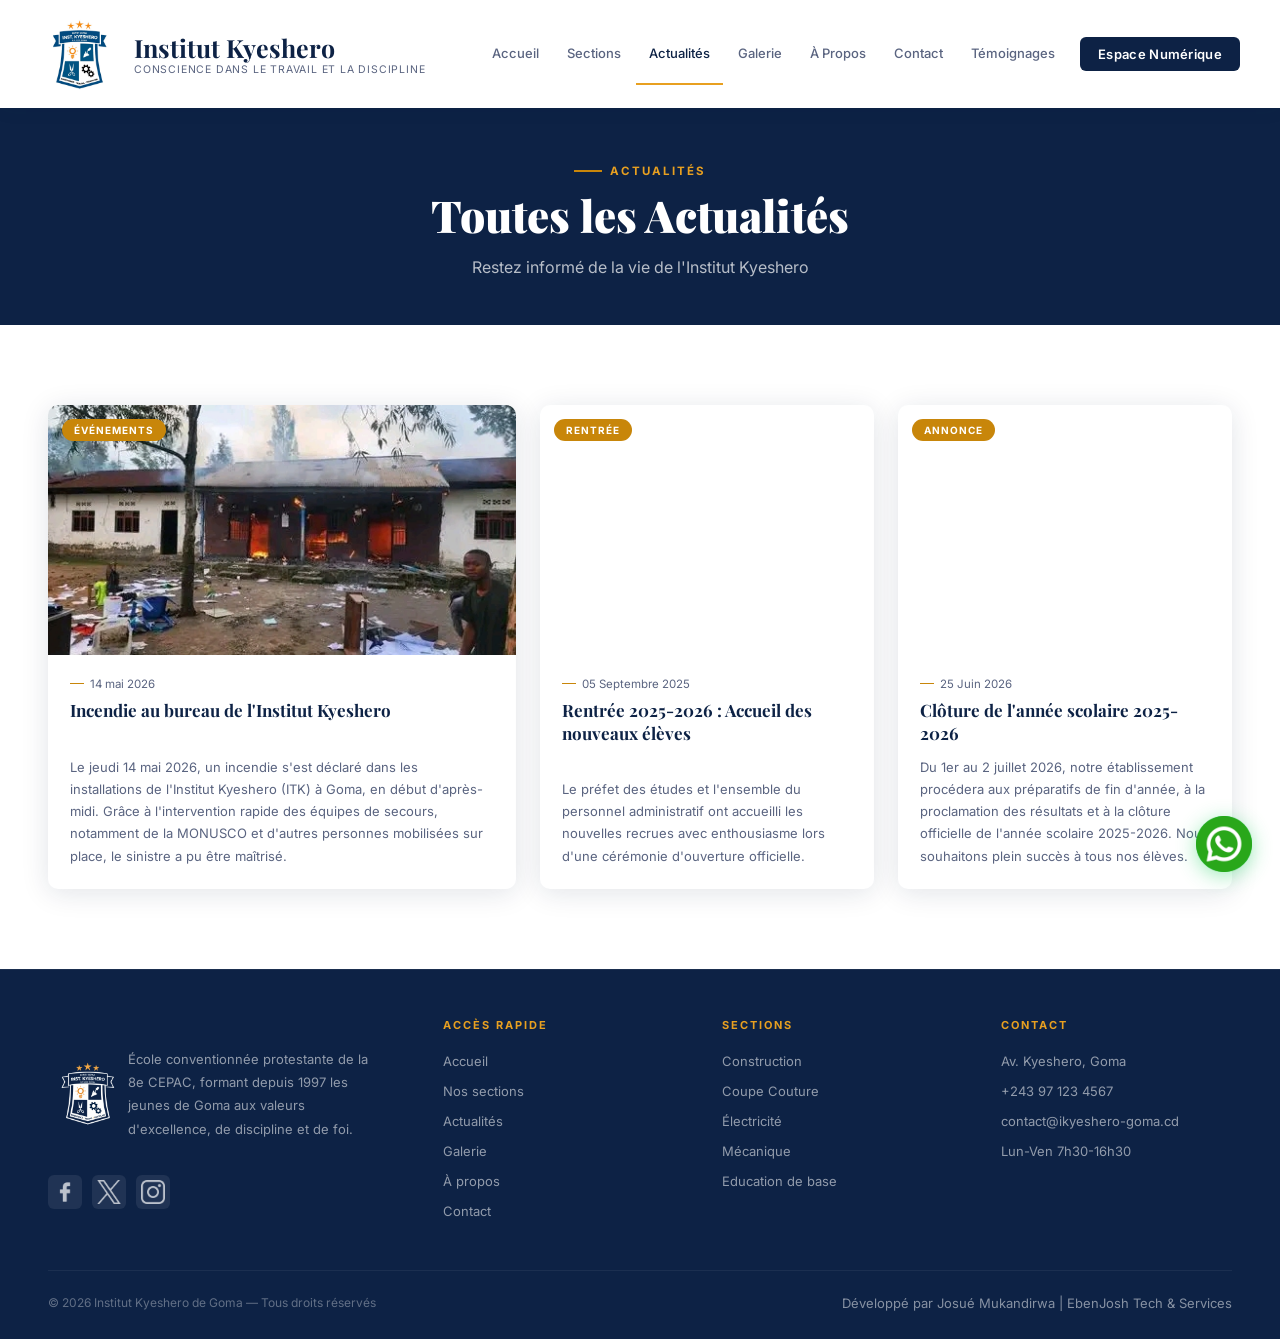
==== commit a657f11c: "mise a jour du site web" ====
--- a/actualites.html
+++ b/actualites.html
@@ -205,9 +205,8 @@
             <span>&copy; 2026 Institut Kyeshero de Goma — Tous droits réservés</span>
             <div class="footer-motto">
                 <span style="font-size:13px;color:rgba(255,255,255,.5)">
-                    Développé par Josué Mukandirwa | <a href="https:ebenjoshtechservices.vercell.app">EbenJosh Tech &
-                        Services</a>
-                </span>
+                        Développé par Josué Mukandirwa | EbenJosh Tech & Services
+                    </span>
             </div>
         </div>
     </footer>
--- a/style.css
+++ b/style.css
@@ -476,7 +476,10 @@
 
 .section-inner {
     max-width: 1200px;
-    margin: 0 auto
+    margin: 0 auto;
+    display: flex;
+    /* grid-template-columns: 1fr 1fr; */
+    gap: 64px;
 }
 
 .section-bg {
@@ -1696,6 +1699,9 @@
 }
 
 @media(max-width:900px) {
+    .section-inner {
+        display: grid;
+    }
     .news-grid {
         grid-template-columns: 1fr
     }
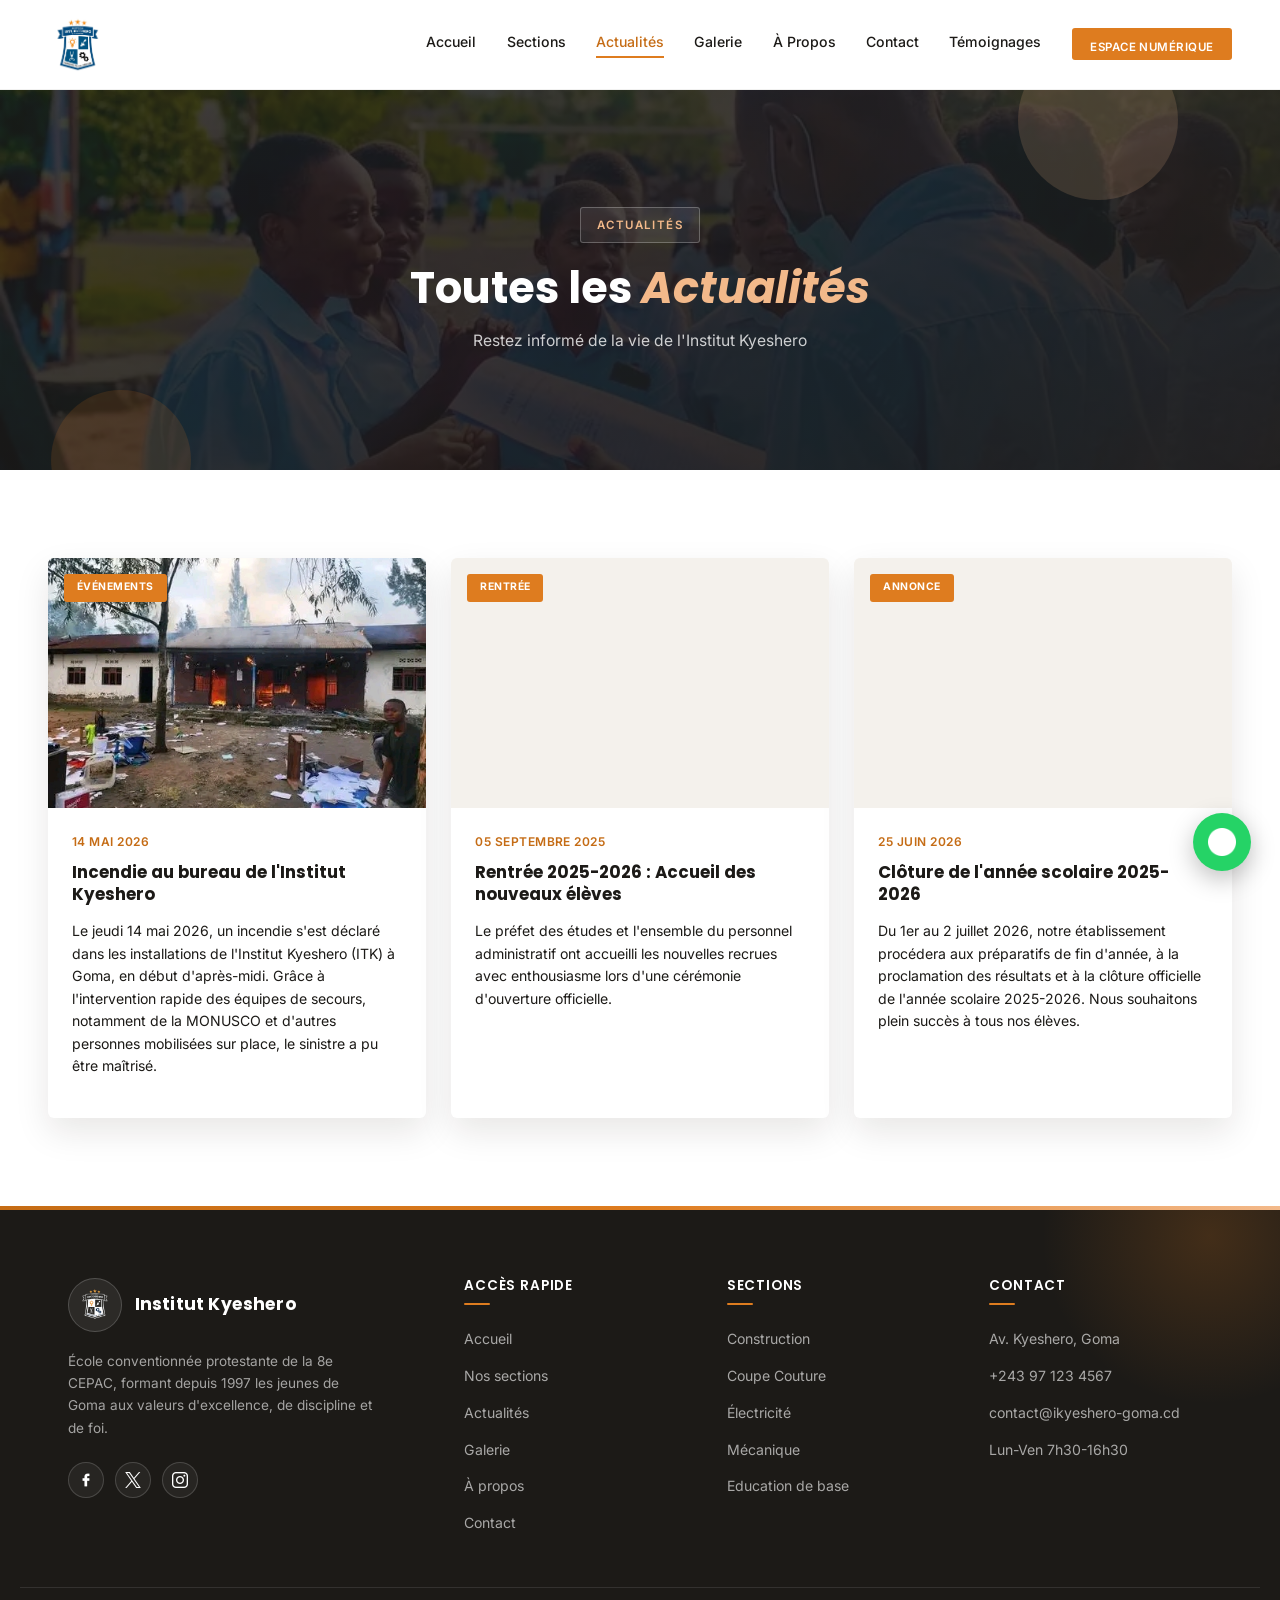
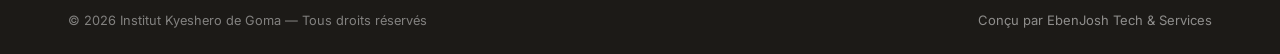
==== commit 6f26a849: "Add files via upload Mise à jour" ====
--- a/actualites.html
+++ b/actualites.html
@@ -5,11 +5,40 @@
     <meta charset="UTF-8" />
     <meta name="viewport" content="width=device-width,initial-scale=1.0" />
     <title>Actualités</title>
-    <link href="https://fonts.googleapis.com/css2?family=Playfair+Display:wght@700;900&family=Inter:wght@300;400;500;600;700&display=swap" rel="stylesheet" />
+    <link
+        href="https://fonts.googleapis.com/css2?family=Poppins:wght@400;500;600;700;800&family=Inter:wght@300;400;500;600;700&display=swap"
+        rel="stylesheet" />
     <link rel="stylesheet" href="style.css">
+    <link rel="icon" href="./pictures/logos/logoshaut2.png">
 </head>
 
 <body>
+
+    <!-- ═══ PRÉCHARGEUR ═══ -->
+    <div id="site-preloader">
+        <div class="preloader-inner">
+            <div class="preloader-ring"></div>
+            <img src="./logos/logo (2).png" alt="Institut Kyeshero" class="preloader-logo">
+        </div>
+        <p class="preloader-text">Chargement…</p>
+    </div>
+    <script>
+        (function () {
+            var pre = document.getElementById('site-preloader');
+            if (!pre) return;
+            function hide() {
+                pre.classList.add('loaded');
+                setTimeout(function () { pre.remove(); }, 600);
+            }
+            if (document.readyState === 'complete') {
+                hide();
+            } else {
+                window.addEventListener('load', hide);
+                setTimeout(hide, 8000); // filet de sécurité si la connexion est très lente
+            }
+        })();
+    </script>
+
     <div id="progress"></div>
     <div id="page-main">
 
@@ -19,10 +48,10 @@
                 <div class="logo-emblem">
                     <img src="./logos/IMG-20260512-WA0002.jpg" alt="logo">
                 </div>
-                <div class="logo-text">
+                <!-- <div class="logo-text">
                     <h1>Institut Kyeshero</h1>
                     <p>Conscience dans le travail et la discipline</p>
-                </div>
+                </div> -->
             </div>
             <div class="nav-links" id="navLinks">
                 <a href="index.html">Accueil</a>
@@ -46,10 +75,10 @@
                     <div class="logo-emblem">
                         <img src="./logos/logo (2).png" alt="logo">
                     </div>
-                    <div class="logo-text" style="filter:invert(1) brightness(2)">
+                    <!-- <div class="logo-text" style="filter:invert(1) brightness(2)">
                         <h1>Institut Kyeshero</h1>
                         <p>Conscience dans le travail et la discipline</p>
-                    </div>
+                    </div> -->
                 </div>
                 <button class="mob-close" onclick="closeMobileNav()">✕</button>
             </div>
@@ -65,23 +94,31 @@
 
         <!---------------- actualites ---------------->
         <!-- <div id="view-actualites" style="display:none"> -->
-        <div style="background:var(--navy);padding:48px;color:#fff;text-align:center">
-            <div class="section-label" style="justify-content:center;color:var(--gold-light)">Actualités</div>
-            <h1 class="section-h2" style="color:#fff">Toutes les Actualités</h1>
-            <p style="color:rgba(255,255,255,.7)">Restez informé de la vie de l'Institut Kyeshero</p>
-        </div>
+        <section class="page-hero">
+            <div class="page-hero-media" style="background-image:url(./pictures/back\ \(2\).jpg)"></div>
+            <span class="page-hero-circle" aria-hidden="true"></span>
+            <span class="page-hero-circle-2" aria-hidden="true"></span>
+            <div class="page-hero-inner">
+                <div class="hero-eyebrow">Actualités</div>
+                <h1>Toutes les <em>Actualités</em></h1>
+                <p>Restez informé de la vie de l'Institut Kyeshero</p>
+            </div>
+        </section>
         <section class="section">
             <div class="section-inner">
                 <div class="news-grid">
                     <div class="news-card">
-                        <div class="news-img tall" style="background-image:url(./pictures/incendies.jpg); height: 250px;">
+                        <div class="news-img tall"
+                            style="background-image:url(./pictures/incendies.jpg); height: 250px;">
                             <div class="news-category">Événements</div>
                         </div>
                         <div class="news-body">
                             <div class="news-date">14 mai 2026</div>
                             <div class="news-title">Incendie au bureau de l'Institut Kyeshero</div>
                             <div class="news-excerpt">
-                                Le jeudi 14 mai 2026, un incendie s'est déclaré dans les installations de l'Institut Kyeshero (ITK) à Goma, en début d'après-midi. Grâce à l'intervention rapide des équipes de secours, notamment de la MONUSCO et d'autres personnes mobilisées sur place,
+                                Le jeudi 14 mai 2026, un incendie s'est déclaré dans les installations de l'Institut
+                                Kyeshero (ITK) à Goma, en début d'après-midi. Grâce à l'intervention rapide des équipes
+                                de secours, notamment de la MONUSCO et d'autres personnes mobilisées sur place,
                                 le sinistre a pu être maîtrisé.
                                 <!-- Cet événement a suscité une vive émotion au sein de la communauté éducative et de la population locale. À ce jour, les circonstances exactes à l'origine de l'incendie n'ont pas encore été
                                 officiellement établies. Une évaluation des dégâts et des investigations ont été engagées afin de déterminer les causes de cet incident. L'Institut Technique de Kyeshero remercie toutes les personnes et organisations qui
@@ -90,25 +127,31 @@
                         </div>
                     </div>
                     <div class="news-card">
-                        <div class="news-img" style="background-image:url('https://images.unsplash.com/photo-1529390079861-591de354faf5?w=600&q=80'); height: 250px;">
+                        <div class="news-img"
+                            style="background-image:url('https://images.unsplash.com/photo-1529390079861-591de354faf5?w=600&q=80'); height: 250px;">
                             <div class="news-category">Rentrée</div>
                         </div>
                         <div class="news-body">
                             <div class="news-date">05 Septembre 2025</div>
                             <div class="news-title">Rentrée 2025-2026 : Accueil des nouveaux élèves</div>
-                            <div class="news-excerpt">Le préfet des études et l'ensemble du personnel administratif ont accueilli les nouvelles recrues avec enthousiasme lors d'une cérémonie d'ouverture officielle.
+                            <div class="news-excerpt">Le préfet des études et l'ensemble du personnel administratif ont
+                                accueilli les nouvelles recrues avec enthousiasme lors d'une cérémonie d'ouverture
+                                officielle.
                             </div>
                         </div>
                     </div>
                     <div class="news-card">
-                        <div class="news-img" style="background-image:url('https://images.unsplash.com/photo-1551731409-43eb3e517a1a?w=600&q=80'); height: 250px;">
+                        <div class="news-img"
+                            style="background-image:url('https://images.unsplash.com/photo-1551731409-43eb3e517a1a?w=600&q=80'); height: 250px;">
                             <div class="news-category">Annonce</div>
                         </div>
                         <div class="news-body">
                             <div class="news-date">25 Juin 2026</div>
                             <div class="news-title">Clôture de l'année scolaire 2025-2026</div>
                             <div class="news-excerpt">
-                                Du 1er au 2 juillet 2026, notre établissement procédera aux préparatifs de fin d'année, à la proclamation des résultats et à la clôture officielle de l'année scolaire 2025-2026. Nous souhaitons plein succès à tous nos élèves.
+                                Du 1er au 2 juillet 2026, notre établissement procédera aux préparatifs de fin d'année,
+                                à la proclamation des résultats et à la clôture officielle de l'année scolaire
+                                2025-2026. Nous souhaitons plein succès à tous nos élèves.
                             </div>
                         </div>
                     </div>
@@ -154,15 +197,14 @@
     <footer id="main-footer">
         <div class="footer-grid">
             <div class="footer-brand">
-                <div class="logo">
+                <div class="footer-logo-row">
                     <div class="logo-emblem">
                         <img src="./logos/logo (2).png" alt="logo">
-                        <p> École conventionnée protestante de la 8e CEPAC, formant depuis 1997 les jeunes de Goma aux valeurs d'excellence, de discipline et de foi.
-                        </p>
-                    </div>
-                    <div class="logo-text" style="filter:invert(1) brightness(2)">
-                    </div>
-                </div>
+                    </div>
+                    <span class="footer-brand-name">Institut Kyeshero</span>
+                </div>
+                <p class="footer-brand-desc">École conventionnée protestante de la 8e CEPAC, formant depuis 1997
+                    les jeunes de Goma aux valeurs d'excellence, de discipline et de foi.</p>
                 <div class="footer-socials">
                     <a href="#"><img src="./icons/book.png"></a>
                     <a href="#"><img src="./icons/x.png"></a>
@@ -205,8 +247,8 @@
             <span>&copy; 2026 Institut Kyeshero de Goma — Tous droits réservés</span>
             <div class="footer-motto">
                 <span style="font-size:13px;color:rgba(255,255,255,.5)">
-                        Développé par Josué Mukandirwa | EbenJosh Tech & Services
-                    </span>
+                    Conçu par EbenJosh Tech & Services
+                </span>
             </div>
         </div>
     </footer>
--- a/style.css
+++ b/style.css
@@ -1,1795 +1,2546 @@
+/* ===========================================================
+   INSTITUT KYESHERO — style.css
+   Palette : orange chaud + encre + crème
+   =========================================================== */
+
 :root {
-    --navy: #0d2245;
-    --navy2: #1a3a6b;
-    --blue: #1e4fa0;
-    --gold: #c8860a;
-    --gold-light: #e8a020;
-    --gold-pale: #fdf3df;
-    --white: #fff;
-    --off: #f7f8fc;
-    --text: #1c2333;
-    --muted: #5a6480;
-    --border: #e2e8f2;
-    --radius: 10px;
-    --shadow: 0 4px 28px rgba(13, 34, 69, .12);
-    --shadow-lg: 0 16px 60px rgba(13, 34, 69, .18);
-    --ff-display: 'Playfair Display', serif;
-    --ff-body: 'Inter', sans-serif;
+  --orange: #de7c1f;
+  --orange-dark: #c56c15;
+  --orange-light: #f3b98a;
+  --orange-pale: #fbe9d6;
+  --ink: #1c1a17;
+  --text: #6e6a64;
+  --cream: #f4f1ec;
+  --white: #ffffff;
+  --gold-light: #f3b98a;
+  --shadow: 0 14px 34px rgba(28, 20, 10, 0.1);
+  --radius: 6px;
+  --font-head: "Poppins", sans-serif;
+  --font-body: "Inter", sans-serif;
 }
 
 * {
-    margin: 0;
-    padding: 0;
-    box-sizing: border-box
+  margin: 0;
+  padding: 0;
+  box-sizing: border-box;
 }
 
 html {
-    scroll-behavior: smooth
+  scroll-behavior: smooth;
 }
 
 body {
-    font-family: var(--ff-body);
-    color: var(--text);
-    background: #fff;
-    overflow-x: hidden
+  font-family: var(--font-body);
+  color: var(--ink);
+  background: var(--white);
+  line-height: 1.6;
+  overflow-x: hidden;
+  -webkit-font-smoothing: antialiased;
+}
+
+h1,
+h2,
+h3,
+h4 {
+  font-family: var(--font-head);
+  font-weight: 700;
+  line-height: 1.2;
+  color: var(--ink);
+}
+
+p {
+  color: var(--text);
 }
 
 a {
-    text-decoration: none;
-    color: inherit
+  color: inherit;
+  text-decoration: none;
 }
 
 img {
-    max-width: 100%;
-    display: block
-}
-
-
-/* ══ TOPBAR ══ */
-
-.topbar {
-    background: var(--navy);
-    color: rgba(255, 255, 255, .75);
-    font-size: 12.5px;
-    padding: 8px 48px;
+  max-width: 100%;
+  display: block;
+}
+
+button {
+  font-family: inherit;
+  cursor: pointer;
+  border: none;
+  background: none;
+}
+
+:focus-visible {
+  outline: 3px solid var(--orange);
+  outline-offset: 2px;
+}
+
+ul {
+  list-style: none;
+}
+
+/* ===== Progress bar (scroll indicator) ===== */
+#progress {
+  position: fixed;
+  top: 0;
+  left: 0;
+  height: 3px;
+  width: 0%;
+  background: var(--orange);
+  z-index: 999;
+  transition: width 0.1s ease-out;
+}
+
+/* ===== Reveal on scroll ===== */
+.reveal {
+  opacity: 0;
+  transform: translateY(28px);
+  transition:
+    opacity 0.7s ease,
+    transform 0.7s ease;
+}
+
+.reveal.in-view {
+  opacity: 1;
+  transform: translateY(0);
+}
+
+/* ===========================================================
+   NAVBAR
+   =========================================================== */
+#navbar {
+  position: sticky;
+  top: 0;
+  z-index: 90;
+  display: flex;
+  align-items: center;
+  justify-content: space-between;
+  padding: 0.9rem 3rem;
+  background: var(--white);
+  border-bottom: 1px solid rgba(28, 20, 10, 0.06);
+  transition: box-shadow 0.25s ease;
+}
+
+#navbar.scrolled {
+  box-shadow: 0 6px 24px rgba(28, 20, 10, 0.06);
+}
+
+.logo {
+  display: flex;
+  align-items: center;
+  gap: 0.8rem;
+  cursor: pointer;
+}
+
+.logo-emblem {
+  overflow: hidden;
+}
+
+.logo-emblem img {
+  width: 60px;
+}
+
+.logo-text h1 {
+  font-family: var(--font-head);
+  font-size: 1.1rem;
+  font-weight: 700;
+  letter-spacing: 0.01em;
+  line-height: 1.1;
+}
+
+.logo-text p {
+  font-family: var(--font-body);
+  font-size: 0.65rem;
+  letter-spacing: 0.05em;
+  color: var(--orange-dark);
+  text-transform: uppercase;
+  margin-top: 2px;
+}
+
+.nav-links {
+  display: flex;
+  align-items: center;
+  gap: 1.9rem;
+}
+
+.nav-links a {
+  font-size: 0.88rem;
+  font-weight: 500;
+  color: var(--ink);
+  position: relative;
+  padding-bottom: 4px;
+}
+
+.nav-links a::after {
+  content: "";
+  position: absolute;
+  left: 0;
+  bottom: 0;
+  width: 0;
+  height: 2px;
+  background: var(--orange);
+  transition: width 0.25s ease;
+}
+
+.nav-links a:hover::after,
+.nav-links a.active::after {
+  width: 100%;
+}
+
+.nav-links a.active {
+  color: var(--orange-dark);
+}
+
+.nav-espace {
+  background: var(--orange);
+  color: var(--white) !important;
+  padding: 0.6rem 1.15rem;
+  border-radius: 3px;
+  font-size: 0.72rem !important;
+  font-weight: 600 !important;
+  letter-spacing: 0.04em;
+  text-transform: uppercase;
+}
+
+.nav-espace::after {
+  display: none;
+}
+
+.nav-espace:hover {
+  background: var(--orange-dark);
+}
+
+.hamburger {
+  display: none;
+  flex-direction: column;
+  gap: 5px;
+  cursor: pointer;
+  padding: 0.4rem;
+}
+
+.hamburger span {
+  width: 24px;
+  height: 2px;
+  background: var(--ink);
+  display: block;
+}
+
+/* ===== Mobile nav ===== */
+.mobile-nav {
+  position: fixed;
+  top: 0;
+  right: -100%;
+  width: min(320px, 85vw);
+  height: 100vh;
+  background: var(--ink);
+  z-index: 200;
+  padding: 1.5rem;
+  display: flex;
+  flex-direction: column;
+  gap: 1.4rem;
+  transition: right 0.35s ease;
+  overflow-y: auto;
+}
+
+.mobile-nav.open {
+  right: 0;
+}
+
+.mobile-nav-header {
+  display: flex;
+  align-items: center;
+  justify-content: space-between;
+  padding-bottom: 1.2rem;
+  border-bottom: 1px solid rgba(255, 255, 255, 0.15);
+  margin-bottom: 0.5rem;
+}
+
+.mobile-nav-header .logo-text h1 {
+  color: var(--white);
+}
+
+.mob-close {
+  color: var(--white);
+  font-size: 1.4rem;
+  background: none;
+}
+
+.mobile-nav a {
+  color: rgba(255, 255, 255, 0.85);
+  font-size: 1.05rem;
+  padding: 0.6rem 0;
+  border-bottom: 1px solid rgba(255, 255, 255, 0.08);
+}
+
+.mobile-nav a:hover {
+  color: var(--orange-light);
+}
+
+.nav-overlay {
+  position: fixed;
+  inset: 0;
+  background: rgba(0, 0, 0, 0.4);
+  z-index: 199;
+  opacity: 0;
+  pointer-events: none;
+  transition: opacity 0.3s ease;
+}
+
+.nav-overlay.open {
+  opacity: 1;
+  pointer-events: auto;
+}
+
+/* ===========================================================
+   HERO
+   =========================================================== */
+.hero {
+  position: relative;
+  min-height: 88vh;
+  display: flex;
+  flex-direction: column;
+  justify-content: center;
+  overflow: hidden;
+  padding: 4rem 3rem 8rem;
+}
+
+.hero-slides {
+  position: absolute;
+  inset: 0;
+  z-index: -2;
+}
+
+.hslide {
+  position: absolute;
+  inset: 0;
+  background-size: cover;
+  background-position: center;
+  background-color: var(--cream);
+  opacity: 0;
+  transition: opacity 1.2s ease;
+}
+
+.hslide.active {
+  opacity: 1;
+}
+
+/* Fallback visual pattern until real photos are wired in via background-image */
+.hslide-1 {
+  background-image: linear-gradient(135deg, #ead9c4, #ddcbb0);
+}
+
+.hslide-2 {
+  background-image: linear-gradient(135deg, #e3cbae, #d4b996);
+}
+
+.hslide-3 {
+  background-image: linear-gradient(135deg, #dcc8ab, #c9b090);
+}
+
+.hslide-4 {
+  background-image: linear-gradient(135deg, #e7d2b4, #d8c09e);
+}
+
+.hslide-overlay {
+  position: absolute;
+  inset: 0;
+  /* background: linear-gradient(180deg, rgba(28, 26, 23, 0.25) 0%, rgba(28, 26, 23, 0.68) 100%); */
+}
+
+.hero-content {
+  position: relative;
+  z-index: 2;
+  max-width: 680px;
+  color: var(--white);
+}
+
+.hero-eyebrow {
+  display: inline-block;
+  font-size: 0.72rem;
+  font-weight: 600;
+  letter-spacing: 0.12em;
+  text-transform: uppercase;
+  color: var(--orange-light);
+  background: rgba(255, 255, 255, 0.08);
+  border: 1px solid rgba(255, 255, 255, 0.25);
+  padding: 0.5rem 1rem;
+  border-radius: 3px;
+  margin-bottom: 1.5rem;
+}
+
+.hero-content h2 {
+  font-family: var(--font-head);
+  font-size: clamp(2.2rem, 5vw, 3.6rem);
+  font-weight: 700;
+  color: var(--white);
+  margin-bottom: 1.2rem;
+}
+
+.hero-content h2 em {
+  display: block;
+  font-style: italic;
+  color: var(--orange-light);
+}
+
+.hero-tagline {
+  font-size: 1.05rem;
+  color: rgba(255, 255, 255, 0.85);
+  max-width: 52ch;
+  margin-bottom: 2.2rem;
+}
+
+.hero-actions {
+  display: flex;
+  gap: 1rem;
+  flex-wrap: wrap;
+}
+
+.btn-gold {
+  display: inline-flex;
+  align-items: center;
+  gap: 6px;
+  background: var(--orange);
+  color: var(--white);
+  font-family: var(--font-head);
+  font-weight: 600;
+  font-size: 0.78rem;
+  letter-spacing: 0.04em;
+  text-transform: uppercase;
+  padding: 0.9rem 1.6rem;
+  border-radius: 3px;
+  transition:
+    background 0.2s ease,
+    transform 0.2s ease,
+    box-shadow 0.2s ease;
+}
+
+.btn-gold:hover {
+  background: var(--orange-dark);
+  transform: translateY(-2px);
+  box-shadow: 0 10px 24px rgba(222, 124, 31, 0.35);
+}
+
+.btn-ghost {
+  display: inline-flex;
+  align-items: center;
+  gap: 6px;
+  background: transparent;
+  color: var(--white);
+  border: 1px solid rgba(255, 255, 255, 0.5);
+  font-family: var(--font-head);
+  font-weight: 600;
+  font-size: 0.78rem;
+  letter-spacing: 0.04em;
+  text-transform: uppercase;
+  padding: 0.85rem 1.55rem;
+  border-radius: 3px;
+  transition:
+    border-color 0.2s ease,
+    background 0.2s ease;
+}
+
+.btn-ghost:hover {
+  border-color: var(--white);
+  background: rgba(255, 255, 255, 0.08);
+}
+
+.hdots {
+  position: absolute;
+  bottom: 210px;
+  left: 3rem;
+  display: flex;
+  gap: 0.5rem;
+  z-index: 3;
+}
+
+.hdots span {
+  width: 8px;
+  height: 8px;
+  border-radius: 50%;
+  background: rgba(255, 255, 255, 0.4);
+  cursor: pointer;
+  transition:
+    background 0.2s ease,
+    width 0.2s ease;
+}
+
+.hdots span.active {
+  background: var(--orange);
+  width: 22px;
+  border-radius: 5px;
+}
+
+.hero-stats {
+  position: absolute;
+  bottom: 0;
+  left: 0;
+  right: 0;
+  z-index: 3;
+  background: var(--ink);
+  display: grid;
+  grid-template-columns: repeat(4, 1fr);
+}
+
+.hero-stat {
+  padding: 1.6rem 1rem;
+  text-align: center;
+  border-right: 1px solid rgba(255, 255, 255, 0.1);
+}
+
+.hero-stat:last-child {
+  border-right: none;
+}
+
+.hero-stat .num {
+  font-family: var(--font-head);
+  font-size: 1.8rem;
+  font-weight: 700;
+  color: var(--orange-light);
+}
+
+.hero-stat .lbl {
+  font-size: 0.72rem;
+  color: rgba(255, 255, 255, 0.65);
+  text-transform: uppercase;
+  letter-spacing: 0.04em;
+  margin-top: 0.3rem;
+}
+
+/* ===========================================================
+   HERO — PAGE D'ACCUEIL (disposition façon prototype :
+   photo + carte blanche superposée + bloc orange)
+   Scopé à #view-home pour ne pas impacter le hero des autres pages.
+   =========================================================== */
+#view-home .hero {
+  position: relative;
+  min-height: 0;
+  display: grid;
+  grid-template-columns: 1fr;
+  /* max-width: 1240px; */
+  margin: 0 auto;
+  padding: 2.5rem 3rem 2.5rem;
+  overflow: visible;
+  background-image:
+    linear-gradient(155deg, rgba(197, 108, 21, 0.68), rgba(28, 20, 10, 0.74)),
+    url("./pictures/couture.jpg");
+  background-size: cover;
+  background-position: center;
+}
+
+/* #view-home .hero-media {
+  position: relative;
+} */
+
+#view-home .hero-slides {
+  position: relative;
+  inset: auto;
+  z-index: 0;
+  width: 100%;
+  aspect-ratio: 4 / 3;
+  border-radius: var(--radius);
+  overflow: hidden;
+}
+
+#view-home .hslide {
+  position: absolute;
+  inset: 0;
+}
+
+#view-home .hero-circle {
+  position: absolute;
+  top: -22px;
+  right: -14px;
+  width: 92px;
+  height: 92px;
+  border-radius: 50%;
+  background: linear-gradient(135deg, var(--orange-light), var(--orange-dark));
+  box-shadow:
+    0 14px 28px rgba(222, 124, 31, 0.4),
+    0 0 0 6px var(--cream);
+  z-index: 1;
+  display: flex;
+  align-items: center;
+  justify-content: center;
+}
+
+/* #view-home .hero-circle::after {
+  content: "🎓";
+  font-size: 1.9rem;
+  line-height: 1;
+  filter: drop-shadow(0 2px 3px rgba(0, 0, 0, 0.18));
+} */
+
+#view-home .hdots {
+  place-content: center;
+  bottom: 16px;
+  right: 20px;
+  top: auto;
+  z-index: 3;
+}
+
+#view-home .hero-block {
+  position: relative;
+  margin: -56px 0 0;
+  z-index: 2;
+}
+
+#view-home .hero-orange {
+  display: none;
+}
+
+#view-home .hero-card {
+  position: relative;
+  z-index: 2;
+  margin-left: 8%;
+  max-width: none;
+  background: var(--white);
+  padding: 2.1rem 1.8rem;
+  border-radius: var(--radius);
+  box-shadow: 0 26px 50px rgba(28, 20, 10, 0.16);
+}
+
+#view-home .hero-card .hero-eyebrow {
+  display: inline-flex;
+  align-items: center;
+  gap: 0.5rem;
+  color: var(--orange-dark);
+  background: var(--orange-pale);
+  border: 1px solid rgba(222, 124, 31, 0.25);
+}
+
+#view-home .hero-card .hero-eyebrow::before {
+  content: "";
+  width: 6px;
+  height: 6px;
+  border-radius: 50%;
+  background: var(--orange);
+  flex-shrink: 0;
+}
+
+#view-home .hero-card h2 {
+  color: var(--ink);
+  font-size: clamp(1.6rem, 3.2vw, 2.3rem);
+  margin-bottom: 0.8rem;
+}
+
+#view-home .hero-card h2 em {
+  color: var(--orange);
+}
+
+#view-home .hero-card .hero-tagline {
+  color: var(--text);
+  font-size: 0.92rem;
+  max-width: none;
+  margin-bottom: 1.3rem;
+}
+
+#view-home .btn-ghost-dark {
+  display: inline-flex;
+  align-items: center;
+  gap: 6px;
+  background: transparent;
+  color: var(--ink);
+  border: 1px solid rgba(28, 20, 10, 0.25);
+  font-family: var(--font-head);
+  font-weight: 600;
+  font-size: 0.78rem;
+  letter-spacing: 0.04em;
+  text-transform: uppercase;
+  padding: 0.85rem 1.55rem;
+  border-radius: 3px;
+  transition:
+    border-color 0.2s ease,
+    background 0.2s ease;
+}
+
+#view-home .btn-ghost-dark:hover {
+  border-color: var(--ink);
+  background: rgba(28, 20, 10, 0.05);
+}
+
+@media (max-width: 520px) {
+  #view-home .hero-actions {
+    flex-direction: column;
+  }
+
+  #view-home .hero-actions .btn-gold,
+  #view-home .hero-actions .btn-ghost-dark {
+    width: 100%;
+    justify-content: center;
+  }
+}
+
+/* Bande stats : superposée en absolu à l'origine, désormais bande statique sous le hero */
+.hero-stats-wrap {
+  background: var(--ink);
+}
+
+.hero-stats-wrap .hero-stats {
+  position: static;
+  max-width: 1240px;
+  margin: 0 auto;
+  display: grid;
+  grid-template-columns: repeat(4, 1fr);
+}
+
+/* ===========================================================
+   MISSION (bandeau crème, citation centrée — façon prototype)
+   =========================================================== */
+.mission {
+  background: var(--cream);
+  padding: 4.5rem 3rem;
+  text-align: center;
+}
+
+.eyebrow {
+  font-family: var(--font-body);
+  font-size: 0.72rem;
+  font-weight: 600;
+  letter-spacing: 0.12em;
+  text-transform: uppercase;
+  color: var(--text);
+  margin-bottom: 0.7rem;
+}
+
+.eyebrow.center {
+  text-align: center;
+}
+
+.mission-title {
+  max-width: 720px;
+  margin: 0 auto;
+  font-family: var(--font-head);
+  font-size: 1.5rem;
+  font-weight: 500;
+  color: var(--ink);
+}
+
+.mission-title strong {
+  font-weight: 800;
+}
+
+/* ===========================================================
+   À PROPOS (3 colonnes façon prototype : texte / citation / photo)
+   =========================================================== */
+.apropos {
+  max-width: 1240px;
+  margin: 0 auto;
+  padding: 4.5rem 3rem;
+  display: grid;
+  grid-template-columns: 1fr;
+  gap: 2rem;
+}
+
+.apropos-desc {
+  color: var(--text);
+  font-size: 0.92rem;
+  margin-bottom: 1rem;
+  max-width: 32ch;
+}
+
+.link-underline {
+  display: inline-block;
+  font-family: var(--font-head);
+  font-weight: 700;
+  font-style: italic;
+  border-bottom: 2px solid var(--ink);
+  padding-bottom: 2px;
+  font-size: 0.88rem;
+}
+
+.link-arrow {
+  display: inline-block;
+  font-size: 0.85rem;
+  font-weight: 600;
+  color: var(--ink);
+  margin-top: 0.6rem;
+}
+
+.apropos-quote {
+  position: relative;
+}
+
+.quote-mark {
+  font-family: Georgia, serif;
+  font-size: 3.6rem;
+  color: var(--orange);
+  line-height: 1;
+  display: block;
+  margin-bottom: 0.4rem;
+}
+
+.quote-mark-orange {
+  color: var(--orange-light);
+}
+
+.apropos-quote p {
+  font-size: 0.92rem;
+  color: var(--ink);
+  max-width: 300px;
+  margin-bottom: 0.8rem;
+}
+
+.quote-author {
+  font-style: italic;
+  font-weight: 700;
+  font-size: 0.85rem;
+  color: var(--ink);
+}
+
+.apropos-photo {
+  aspect-ratio: 16 / 11;
+  border-radius: var(--radius);
+  background-size: cover;
+  background-position: center;
+  box-shadow: var(--shadow);
+}
+
+/* ===========================================================
+   SECTIONS PROFESSIONNELLES — composition superposée façon prototype
+   (photo + cartes icônes qui chevauchent le bas de l'image)
+   =========================================================== */
+.features {
+  max-width: 1240px;
+  margin: 0 auto;
+  padding: 0 3rem 5rem;
+  display: grid;
+  grid-template-columns: 1fr;
+}
+
+.features-photo {
+  position: relative;
+  aspect-ratio: 4 / 5;
+  border-radius: var(--radius);
+  background-size: cover;
+  background-position: center;
+  box-shadow: var(--shadow);
+}
+
+.features-cards {
+  position: absolute;
+  left: 16px;
+  right: 16px;
+  bottom: -26px;
+  display: grid;
+  grid-template-columns: 1fr 1fr;
+  gap: 10px;
+}
+
+.feature-card {
+  background: var(--white);
+  border-radius: var(--radius);
+  padding: 1.1rem 0.8rem;
+  text-align: center;
+  box-shadow: 0 14px 30px rgba(0, 0, 0, 0.12);
+  display: flex;
+  flex-direction: column;
+  align-items: center;
+  gap: 0.5rem;
+  font-family: var(--font-head);
+  font-size: 0.72rem;
+  font-weight: 700;
+  letter-spacing: 0.03em;
+  color: var(--ink);
+  transition:
+    transform 0.25s ease,
+    box-shadow 0.25s ease;
+}
+
+.feature-card:hover {
+  transform: translateY(-4px);
+  box-shadow: 0 18px 36px rgba(0, 0, 0, 0.16);
+}
+
+.feature-icon-img {
+  width: 30px;
+  height: 30px;
+  object-fit: contain;
+}
+
+.features-side {
+  margin-top: 3.5rem;
+  display: flex;
+  flex-direction: column;
+}
+
+.features-note {
+  background: var(--white);
+  padding: 1.8rem 1.6rem 2.4rem;
+}
+
+.features-note h3 {
+  font-family: var(--font-head);
+  font-size: 1.4rem;
+  margin: 0.3rem 0 0.8rem;
+}
+
+.features-desc {
+  color: var(--text);
+  font-size: 0.92rem;
+  margin-bottom: 1.2rem;
+}
+
+.features-orange {
+  height: 90px;
+  background: var(--orange);
+}
+
+/* ===========================================================
+   BIENVENUE / TÉMOIGNAGES — façon prototype "welcome"
+   =========================================================== */
+.welcome {
+  background: var(--cream);
+  padding: 4.5rem 3rem;
+  max-width: 1240px;
+  margin: 0 auto;
+  display: grid;
+  grid-template-columns: 1fr;
+  gap: 2rem;
+}
+
+.welcome-quote p {
+  font-style: italic;
+  font-weight: 600;
+  color: var(--orange-dark);
+  font-size: 1.05rem;
+  line-height: 1.6;
+}
+
+.welcome-text h2 {
+  font-family: var(--font-head);
+  font-size: 1.6rem;
+  margin-bottom: 0.8rem;
+}
+
+.welcome-text p {
+  color: var(--text);
+  font-size: 0.92rem;
+  margin-bottom: 1.2rem;
+}
+
+/* ===========================================================
+   ENSEIGNANTS / ESPACE NUMÉRIQUE — composition superposée
+   façon prototype (photo + carte blanche + bloc orange)
+   =========================================================== */
+.enseignants {
+  max-width: 1240px;
+  margin: 0 auto;
+  padding: 4.5rem 3rem 6rem;
+}
+
+.ens-photo {
+  position: relative;
+  aspect-ratio: 4 / 3;
+  border-radius: var(--radius);
+  background-size: cover;
+  background-position: center;
+  box-shadow: var(--shadow);
+}
+
+.ens-card {
+  position: absolute;
+  left: -4%;
+  bottom: -14%;
+  width: 62%;
+  background: var(--white);
+  padding: 1.6rem 1.5rem;
+  border-radius: var(--radius);
+  box-shadow: 0 20px 40px rgba(0, 0, 0, 0.14);
+}
+
+.ens-card h3 {
+  font-family: var(--font-head);
+  font-size: 1.15rem;
+  margin-bottom: 0.6rem;
+}
+
+.ens-card p {
+  color: var(--text);
+  font-size: 0.88rem;
+  margin-bottom: 0.4rem;
+}
+
+.ens-tag {
+  margin-top: 0.9rem;
+  border-left: 3px solid var(--orange);
+  padding-left: 0.6rem;
+  font-family: var(--font-head);
+  font-weight: 700;
+  font-size: 0.7rem;
+  letter-spacing: 0.05em;
+  text-transform: uppercase;
+}
+
+.ens-orange {
+  position: absolute;
+  right: -4%;
+  bottom: -14%;
+  width: 36%;
+  background: var(--orange);
+  color: var(--white);
+  padding: 1.3rem 1.2rem;
+  border-radius: var(--radius);
+}
+
+.ens-orange-eyebrow {
+  font-size: 0.68rem;
+  font-weight: 600;
+  text-transform: uppercase;
+  letter-spacing: 0.06em;
+  opacity: 0.9;
+  margin-bottom: 0.5rem;
+}
+
+.ens-orange h3 {
+  font-family: var(--font-head);
+  font-size: 1.05rem;
+  color: var(--white);
+}
+
+/* Accent décoratif sur le bandeau contact, façon prototype */
+.contact-strip {
+  position: relative;
+  overflow: hidden;
+}
+
+.contact-circle {
+  position: absolute;
+  right: 8%;
+  top: -30px;
+  width: 90px;
+  height: 90px;
+  border-radius: 50%;
+  background: rgba(255, 255, 255, 0.12);
+  z-index: 0;
+}
+
+/* ===========================================================
+   ANNONCE BAND (marquee)
+   =========================================================== */
+.annonce-band {
+  background: var(--orange);
+  overflow: hidden;
+  white-space: nowrap;
+  padding: 0.7rem 0;
+}
+
+.annonce-track {
+  display: inline-flex;
+  animation: marquee 22s linear infinite;
+}
+
+.annonce-item {
+  display: inline-flex;
+  align-items: center;
+  gap: 0.6rem;
+  color: var(--white);
+  font-size: 0.85rem;
+  font-weight: 500;
+  padding: 0 2.5rem;
+}
+
+.annonce-item .dot {
+  width: 6px;
+  height: 6px;
+  border-radius: 50%;
+  background: var(--white);
+  flex-shrink: 0;
+}
+
+@keyframes marquee {
+  from {
+    transform: translateX(0);
+  }
+
+  to {
+    transform: translateX(-50%);
+  }
+}
+
+/* ===========================================================
+   SECTION UTILITIES
+   =========================================================== */
+.section {
+  padding: 5.5rem 3rem;
+}
+
+.section-bg {
+  background: var(--cream);
+}
+
+.section-inner {
+  max-width: 1240px;
+  margin: 0 auto;
+}
+
+.section-head-row {
+  display: flex;
+  justify-content: space-between;
+  align-items: flex-end;
+  gap: 2rem;
+  margin-bottom: 3rem;
+  flex-wrap: wrap;
+}
+
+.section-label {
+  font-family: var(--font-body);
+  font-size: 0.72rem;
+  font-weight: 600;
+  letter-spacing: 0.12em;
+  text-transform: uppercase;
+  color: var(--text);
+  margin-bottom: 0.6rem;
+}
+
+.section-h2 {
+  font-family: var(--font-head);
+  font-weight: 700;
+  font-size: clamp(1.6rem, 3vw, 2.3rem);
+}
+
+.section-intro {
+  max-width: 40ch;
+  font-size: 0.92rem;
+  color: var(--text);
+}
+
+/* ===========================================================
+   NEWS GRID
+   =========================================================== */
+.news-grid {
+  display: grid;
+  grid-template-columns: repeat(3, 1fr);
+  gap: 1.6rem;
+}
+
+.news-card {
+  background: var(--white);
+  border-radius: var(--radius);
+  overflow: hidden;
+  box-shadow: var(--shadow);
+  transition: transform 0.25s ease;
+}
+
+.news-card:hover {
+  transform: translateY(-6px);
+}
+
+.news-img {
+  position: relative;
+  background-size: cover;
+  background-position: center;
+  background-color: var(--cream);
+}
+
+.news-category {
+  position: absolute;
+  top: 1rem;
+  left: 1rem;
+  background: var(--orange);
+  color: var(--white);
+  font-size: 0.65rem;
+  font-weight: 700;
+  text-transform: uppercase;
+  letter-spacing: 0.05em;
+  padding: 0.35rem 0.8rem;
+  border-radius: 3px;
+}
+
+.news-body {
+  padding: 1.5rem;
+}
+
+.news-date {
+  font-size: 0.75rem;
+  color: var(--orange-dark);
+  font-weight: 600;
+  text-transform: uppercase;
+  letter-spacing: 0.04em;
+  margin-bottom: 0.6rem;
+}
+
+.news-title {
+  font-family: var(--font-head);
+  font-size: 1.05rem;
+  font-weight: 700;
+  color: var(--ink);
+  margin-bottom: 0.9rem;
+  line-height: 1.35;
+}
+
+.news-excerpt {
+  font-size: 0.88rem;
+  margin-bottom: 1rem;
+}
+
+.news-link {
+  display: inline-flex;
+  align-items: center;
+  gap: 0.4rem;
+  font-size: 0.85rem;
+  font-weight: 600;
+  color: var(--orange-dark);
+}
+
+.news-link .arrow {
+  transition: transform 0.2s ease;
+}
+
+.news-link:hover .arrow {
+  transform: translateX(4px);
+}
+
+/* ===========================================================
+   SECTIONS PROFESSIONNELLES (cards photo)
+   =========================================================== */
+.sections-grid {
+  display: grid;
+  grid-template-columns: repeat(4, 1fr);
+  gap: 1.4rem;
+}
+
+.sect-card {
+  position: relative;
+  aspect-ratio: 3/4;
+  border-radius: var(--radius);
+  overflow: hidden;
+  box-shadow: var(--shadow);
+}
+
+.sect-card-bg {
+  position: absolute;
+  inset: 0;
+  background-size: cover;
+  background-position: center;
+  background-color: var(--orange-pale);
+  transition: transform 0.4s ease;
+}
+
+.sect-card:hover .sect-card-bg {
+  transform: scale(1.08);
+}
+
+.sect-card-overlay {
+  position: absolute;
+  inset: 0;
+  background: linear-gradient(
+    180deg,
+    rgba(28, 26, 23, 0.08) 30%,
+    rgba(28, 26, 23, 0.8) 100%
+  );
+}
+
+.sect-card-tag {
+  position: absolute;
+  top: 1rem;
+  right: 1rem;
+  background: var(--orange);
+  color: var(--white);
+  font-size: 0.65rem;
+  font-weight: 700;
+  text-transform: uppercase;
+  padding: 0.3rem 0.7rem;
+  border-radius: 3px;
+  z-index: 2;
+}
+
+.sect-card-body {
+  position: absolute;
+  bottom: 0;
+  left: 0;
+  right: 0;
+  z-index: 2;
+  padding: 1.5rem;
+  color: var(--white);
+}
+
+.sect-icon {
+  width: 42px;
+  height: 42px;
+  border-radius: 50%;
+  background: var(--orange);
+  display: flex;
+  align-items: center;
+  justify-content: center;
+  margin-bottom: 0.8rem;
+}
+
+.sect-icon img {
+  width: 22px;
+  height: 22px;
+  filter: brightness(0) invert(1);
+}
+
+.sect-card-body h3 {
+  font-family: var(--font-head);
+  color: var(--white);
+  font-size: 1.1rem;
+  margin-bottom: 0.4rem;
+}
+
+.sect-card-body p {
+  color: rgba(255, 255, 255, 0.8);
+  font-size: 0.82rem;
+}
+
+/* ===========================================================
+   STATS BAND
+   =========================================================== */
+.stats-band {
+  background: var(--ink);
+  padding: 3.5rem 3rem;
+}
+
+.stats-grid {
+  max-width: 1240px;
+  margin: 0 auto;
+  display: grid;
+  grid-template-columns: repeat(4, 1fr);
+  text-align: center;
+}
+
+.stat-item {
+  border-right: 1px solid rgba(255, 255, 255, 0.1);
+  padding: 0 1rem;
+}
+
+.stat-item:last-child {
+  border-right: none;
+}
+
+.stat-num {
+  font-family: var(--font-head);
+  font-size: 2.4rem;
+  font-weight: 700;
+  color: var(--orange-light);
+}
+
+.stat-lbl {
+  font-size: 0.8rem;
+  color: rgba(255, 255, 255, 0.65);
+  margin-top: 0.4rem;
+  text-transform: uppercase;
+  letter-spacing: 0.03em;
+}
+
+/* ===========================================================
+   TÉMOIGNAGES
+   =========================================================== */
+.testimonials-wrap {
+  background: var(--cream);
+  border-radius: var(--radius);
+  padding: 3rem;
+  text-align: center;
+  color: var(--text);
+}
+
+.testi-card {
+  background: var(--white);
+  border-radius: var(--radius);
+  padding: 2rem;
+  box-shadow: var(--shadow);
+  min-width: 320px;
+}
+
+.testi-stars {
+  color: var(--orange);
+  margin-bottom: 0.8rem;
+}
+
+.testi-text {
+  font-size: 0.92rem;
+  margin-bottom: 1.3rem;
+}
+
+.testi-author {
+  display: flex;
+  align-items: center;
+  gap: 0.9rem;
+}
+
+.testi-avatar {
+  width: 44px;
+  height: 44px;
+  border-radius: 50%;
+  background-size: cover;
+  background-position: center;
+  background-color: var(--orange-pale);
+  flex-shrink: 0;
+}
+
+.testi-name {
+  font-weight: 700;
+  font-size: 0.9rem;
+  color: var(--ink);
+}
+
+.testi-role {
+  font-size: 0.78rem;
+  color: var(--text);
+}
+
+.testi-nav {
+  display: flex;
+  gap: 0.8rem;
+  justify-content: center;
+  margin-top: 1.5rem;
+}
+
+.testi-btn {
+  width: 40px;
+  height: 40px;
+  border-radius: 50%;
+  border: 1px solid var(--orange);
+  color: var(--orange-dark);
+  font-size: 1.1rem;
+}
+
+.testi-btn:hover {
+  background: var(--orange);
+  color: var(--white);
+}
+
+.temoi {
+  text-align: center;
+  margin-top: 2rem;
+}
+
+.temoi button {
+  background: var(--orange);
+  color: var(--white);
+  font-family: var(--font-head);
+  font-weight: 600;
+  font-size: 0.78rem;
+  text-transform: uppercase;
+  letter-spacing: 0.04em;
+  padding: 0.9rem 2rem;
+  border-radius: 3px;
+  transition:
+    background 0.2s ease,
+    transform 0.2s ease;
+}
+
+.temoi button:hover {
+  transform: translateY(-2px);
+}
+
+.temoi button:hover {
+  background: var(--orange-dark);
+}
+
+.temoi button a {
+  color: var(--white);
+}
+
+/* ===========================================================
+   ESPACE NUMÉRIQUE
+   =========================================================== */
+.espace-grid {
+  display: grid;
+}
+
+.espace-card {
+  position: relative;
+  border-radius: var(--radius);
+  overflow: hidden;
+  min-height: 420px;
+  display: flex;
+  align-items: center;
+  box-shadow: var(--shadow);
+}
+
+.espace-card-bg {
+  position: absolute;
+  inset: 0;
+  background-size: cover;
+  background-position: center;
+  background-color: var(--ink);
+}
+
+.espace-card-overlay {
+  position: absolute;
+  inset: 0;
+  background: linear-gradient(
+    100deg,
+    rgba(222, 124, 31, 0.95) 0%,
+    rgba(28, 26, 23, 0.75) 55%,
+    rgba(28, 26, 23, 0.35) 100%
+  );
+}
+
+.espace-card-content {
+  position: relative;
+  z-index: 2;
+  padding: 3.5rem;
+  max-width: 560px;
+  color: var(--white);
+}
+
+.espace-badge {
+  display: inline-block;
+  font-size: 0.7rem;
+  font-weight: 700;
+  letter-spacing: 0.1em;
+  text-transform: uppercase;
+  background: rgba(255, 255, 255, 0.15);
+  border: 1px solid rgba(255, 255, 255, 0.4);
+  padding: 0.4rem 0.9rem;
+  border-radius: 3px;
+  margin-bottom: 1.2rem;
+}
+
+.espace-card-content h3 {
+  font-family: var(--font-head);
+  color: var(--white);
+  font-size: 1.9rem;
+  margin-bottom: 1rem;
+}
+
+.espace-card-content > p {
+  color: rgba(255, 255, 255, 0.85);
+  margin-bottom: 1.5rem;
+}
+
+.espace-features {
+  display: grid;
+  grid-template-columns: 1fr 1fr;
+  gap: 0.7rem;
+  margin-bottom: 2rem;
+}
+
+.espace-feat {
+  font-size: 0.85rem;
+  color: rgba(255, 255, 255, 0.92);
+  padding-left: 1.3rem;
+  position: relative;
+}
+
+.espace-feat::before {
+  content: "✓";
+  position: absolute;
+  left: 0;
+  top: 0;
+  color: var(--orange-light);
+  font-weight: 700;
+}
+
+.espace-cta {
+  background: var(--white);
+  color: var(--ink);
+  font-family: var(--font-head);
+  font-weight: 600;
+  font-size: 0.78rem;
+  text-transform: uppercase;
+  letter-spacing: 0.04em;
+  padding: 0.85rem 1.7rem;
+  border-radius: 3px;
+  transition:
+    background 0.2s ease,
+    transform 0.2s ease;
+}
+
+.espace-cta:hover {
+  background: var(--orange-pale);
+  transform: translateY(-2px);
+}
+
+/* ===========================================================
+   GALERIE
+   =========================================================== */
+.gallery-masonry {
+  display: grid;
+  grid-template-columns: repeat(4, 1fr);
+  gap: 0.9rem;
+}
+
+.gal-item {
+  background-size: cover;
+  background-position: center;
+  background-color: var(--cream);
+  border-radius: var(--radius);
+  transition:
+    transform 0.3s ease,
+    box-shadow 0.3s ease;
+}
+
+.gal-item:hover {
+  transform: scale(1.02);
+  box-shadow: var(--shadow);
+}
+
+/* ===========================================================
+   CONTACT STRIP
+   =========================================================== */
+.contact-strip {
+  background: var(--orange);
+  padding: 4rem 3rem;
+}
+
+.contact-inner {
+  position: relative;
+  z-index: 1;
+  max-width: 1240px;
+  margin: 0 auto;
+  display: flex;
+  justify-content: space-between;
+  align-items: center;
+  gap: 2.5rem;
+  flex-wrap: wrap;
+}
+
+.contact-text h2 {
+  color: var(--white);
+  font-size: 1.8rem;
+  margin-bottom: 0.5rem;
+}
+
+.contact-text p {
+  color: rgba(255, 255, 255, 0.85);
+}
+
+.contact-items {
+  display: flex;
+  gap: 2.2rem;
+  flex-wrap: wrap;
+}
+
+.contact-item {
+  display: flex;
+  align-items: center;
+  gap: 0.8rem;
+}
+
+.contact-item-icon {
+  width: 42px;
+  height: 42px;
+  border-radius: 50%;
+  background: rgba(255, 255, 255, 0.18);
+  display: flex;
+  align-items: center;
+  justify-content: center;
+  flex-shrink: 0;
+}
+
+.contact-item-icon img {
+  width: 20px;
+  height: 20px;
+  filter: brightness(0) invert(1);
+}
+
+.contact-item-text {
+  font-size: 0.7rem;
+  color: rgba(255, 255, 255, 0.75);
+  text-transform: uppercase;
+  letter-spacing: 0.05em;
+}
+
+.contact-item-val {
+  color: var(--white);
+  font-weight: 600;
+  font-size: 0.92rem;
+}
+
+/* ===========================================================
+   FOOTER
+   =========================================================== */
+#main-footer {
+  position: relative;
+  background: var(--ink);
+  color: rgba(255, 255, 255, 0.7);
+  overflow: hidden;
+}
+
+#main-footer::before {
+  content: "";
+  position: absolute;
+  top: 0;
+  left: 0;
+  right: 0;
+  height: 4px;
+  background: linear-gradient(
+    90deg,
+    var(--orange-dark),
+    var(--orange),
+    var(--orange-light)
+  );
+  z-index: 2;
+}
+
+#main-footer::after {
+  content: "";
+  position: absolute;
+  top: -140px;
+  right: -100px;
+  width: 340px;
+  height: 340px;
+  border-radius: 50%;
+  background: radial-gradient(circle, rgba(222, 124, 31, 0.2), transparent 70%);
+  pointer-events: none;
+  z-index: 0;
+}
+
+.footer-grid {
+  position: relative;
+  z-index: 1;
+  max-width: 1240px;
+  margin: 0 auto;
+  padding: 4.5rem 3rem 2.5rem;
+  display: grid;
+  grid-template-columns: 1.6fr 1fr 1fr 1fr;
+  gap: 2.5rem;
+}
+
+.footer-logo-row {
+  display: flex;
+  align-items: center;
+  gap: 0.8rem;
+  margin-bottom: 1.1rem;
+}
+
+.footer-logo-row .logo-emblem {
+  width: 54px;
+  height: 54px;
+  border-radius: 50%;
+  background: rgba(255, 255, 255, 0.07);
+  border: 1px solid rgba(255, 255, 255, 0.18);
+  display: flex;
+  align-items: center;
+  justify-content: center;
+  overflow: hidden;
+  padding: 7px;
+  flex-shrink: 0;
+}
+
+.footer-logo-row .logo-emblem img {
+  width: 100%;
+  height: 100%;
+  object-fit: contain;
+}
+
+.footer-brand-name {
+  font-family: var(--font-head);
+  font-weight: 700;
+  font-size: 1.08rem;
+  color: var(--white);
+  letter-spacing: 0.01em;
+}
+
+.footer-brand-desc {
+  color: rgba(255, 255, 255, 0.6);
+  font-size: 0.85rem;
+  line-height: 1.65;
+  max-width: 34ch;
+  margin-bottom: 1.4rem;
+}
+
+.footer-socials {
+  display: flex;
+  gap: 0.7rem;
+  margin-top: 1.4rem;
+}
+
+.footer-socials a {
+  width: 36px;
+  height: 36px;
+  border-radius: 50%;
+  border: 1px solid rgba(255, 255, 255, 0.16);
+  background: rgba(255, 255, 255, 0.05);
+  display: flex;
+  align-items: center;
+  justify-content: center;
+  transition:
+    background 0.2s ease,
+    transform 0.2s ease,
+    border-color 0.2s ease;
+}
+
+.footer-socials a:hover {
+  background: var(--orange);
+  border-color: var(--orange);
+  transform: translateY(-3px);
+}
+
+.footer-socials img {
+  width: 16px;
+  height: 16px;
+  filter: brightness(0) invert(1);
+}
+
+.footer-col h4 {
+  position: relative;
+  color: var(--white);
+  font-family: var(--font-head);
+  font-size: 0.85rem;
+  font-weight: 600;
+  text-transform: uppercase;
+  letter-spacing: 0.06em;
+  margin-bottom: 1.3rem;
+  padding-bottom: 0.7rem;
+}
+
+.footer-col h4::after {
+  content: "";
+  position: absolute;
+  left: 0;
+  bottom: 0;
+  width: 26px;
+  height: 2px;
+  border-radius: 2px;
+  background: var(--orange);
+}
+
+.footer-col li {
+  margin-bottom: 0.7rem;
+}
+
+.footer-col a {
+  font-size: 0.88rem;
+  color: rgba(255, 255, 255, 0.62);
+  transition:
+    color 0.2s ease,
+    padding-left 0.2s ease;
+}
+
+.footer-col a:hover {
+  color: var(--orange-light);
+  padding-left: 3px;
+}
+
+.footer-bottom {
+  position: relative;
+  z-index: 1;
+  border-top: 1px solid rgba(255, 255, 255, 0.1);
+  padding: 1.4rem 3rem;
+  max-width: 1240px;
+  margin: 0 auto;
+  display: flex;
+  justify-content: space-between;
+  align-items: center;
+  flex-wrap: wrap;
+  gap: 0.5rem;
+  font-size: 0.8rem;
+  color: rgba(255, 255, 255, 0.45);
+}
+
+/* ===========================================================
+   WHATSAPP FLOAT BUTTON
+   =========================================================== */
+.wa-btn {
+  position: fixed;
+  bottom: 1.8rem;
+  right: 1.8rem;
+  width: 58px;
+  height: 58px;
+  border-radius: 50%;
+  background: #25d366;
+  display: flex;
+  align-items: center;
+  justify-content: center;
+  box-shadow: 0 8px 24px rgba(0, 0, 0, 0.25);
+  z-index: 80;
+  transition: transform 0.2s ease;
+}
+
+.wa-btn:hover {
+  transform: scale(1.08);
+}
+
+.wa-btn img {
+  width: 28px;
+  height: 28px;
+  filter: brightness(0) invert(1);
+}
+
+/* ===========================================================
+   RESPONSIVE
+   =========================================================== */
+@media (max-width: 1100px) {
+  .sections-grid {
+    grid-template-columns: repeat(2, 1fr);
+  }
+
+  .news-grid {
+    grid-template-columns: repeat(2, 1fr);
+  }
+
+  .gallery-masonry {
+    grid-template-columns: repeat(3, 1fr);
+  }
+
+  .footer-grid {
+    grid-template-columns: 1.4fr 1fr 1fr;
+  }
+
+  .footer-grid .footer-col:last-child {
+    grid-column: span 2;
+  }
+}
+
+@media (max-width: 930px) {
+  #navbar {
+    padding: 0.8rem 1.3rem;
+  }
+
+  .nav-links {
+    display: none;
+  }
+
+  .hamburger {
     display: flex;
-    justify-content: space-between;
-    align-items: center;
-    letter-spacing: .3px;
-}
-
-.topbar-left {
-    display: flex;
-    gap: 24px;
-    align-items: center
-}
-
-.topbar-left span {
-    display: flex;
-    align-items: center;
-    gap: 7px
-}
-
-.topbar-right {
-    display: flex;
-    gap: 8px;
-    align-items: center
-}
-
-.topbar-right a {
-    width: 30px;
-    height: 30px;
-    border-radius: 6px;
-    background: rgba(255, 255, 255, .1);
-    display: flex;
-    align-items: center;
-    justify-content: center;
-    font-size: 13px;
-    color: #fff;
-    transition: background .2s;
-}
-
-.topbar-right a:hover {
-    background: var(--blue)
-}
-
-
-/* ══ NAV ══ */
-
-nav {
-    background: #fff;
-    box-shadow: 0 2px 16px rgba(13, 34, 69, .08);
-    padding: 0 40px;
-    display: flex;
-    align-items: center;
-    justify-content: space-between;
-    position: sticky;
-    top: 0;
-    z-index: 900;
-    transition: box-shadow .3s;
-}
-
-nav.scrolled {
-    box-shadow: 0 4px 30px rgba(13, 34, 69, .15)
-}
-
-.logo {
-    display: flex;
-    align-items: center;
-    gap: 14px;
-    padding: 14px 0;
-    cursor: pointer
-}
-
-.logo-emblem img {
-    width: 80px;
-}
-
-.logo-emblem::before {
-    content: '';
-    inset: 0;
-    background: linear-gradient(135deg, rgba(200, 134, 10, .2), transparent);
-}
-
-.logo-emblem span {
-    font-size: 9px;
-    color: var(--gold-light);
-    font-weight: 900;
-    letter-spacing: 1.5px;
-    line-height: 1.1;
+  }
+
+  .hero {
+    padding: 3rem 1.5rem 7rem;
+    min-height: 78vh;
+  }
+
+  .hero-stats {
+    grid-template-columns: repeat(2, 1fr);
+  }
+
+  .hero-stat:nth-child(2) {
+    border-right: none;
+  }
+
+  .hero-stat {
+    border-bottom: 1px solid rgba(255, 255, 255, 0.1);
+  }
+}
+
+@media (max-width: 860px) {
+  .hdots {
+    left: 1.5rem;
+    bottom: 165px;
+  }
+
+  #view-home .hero {
+    padding: 2rem 1.5rem 2rem;
+  }
+
+  .hero-stats-wrap .hero-stats {
+    grid-template-columns: repeat(2, 1fr);
+  }
+
+  .hero-stats-wrap .hero-stat:nth-child(2) {
+    border-right: none;
+  }
+
+  .hero-stats-wrap .hero-stat {
+    border-bottom: 1px solid rgba(255, 255, 255, 0.1);
+  }
+
+  .ens-card {
+    position: static;
+    width: auto;
+    margin-top: 1rem;
+  }
+
+  .ens-orange {
+    position: static;
+    width: auto;
+    margin-top: 1rem;
+  }
+
+  .ens-photo {
+    aspect-ratio: 4/3;
+  }
+
+  .section {
+    padding: 3.5rem 1.5rem;
+  }
+
+  .section-head-row {
+    align-items: flex-start;
+  }
+
+  .news-grid {
+    grid-template-columns: 1fr;
+  }
+
+  .sections-grid {
+    grid-template-columns: 1fr 1fr;
+  }
+
+  .stats-grid {
+    grid-template-columns: repeat(2, 1fr);
+    row-gap: 1.8rem;
+  }
+
+  .stat-item:nth-child(2n) {
+    border-right: none;
+  }
+
+  .stat-item:nth-child(1),
+  .stat-item:nth-child(2) {
+    border-bottom: 1px solid rgba(255, 255, 255, 0.1);
+    padding-bottom: 1.5rem;
+  }
+
+  .gallery-masonry {
+    grid-template-columns: repeat(2, 1fr);
+  }
+
+  .gallery-masonry > div[style*="span 2"] {
+    grid-column: span 2;
+  }
+
+  .contact-inner {
+    flex-direction: column;
+    align-items: flex-start;
+  }
+
+  .contact-items {
+    flex-direction: column;
+    gap: 1.2rem;
+  }
+
+  .espace-card-content {
+    padding: 2rem;
+  }
+
+  .espace-features {
+    grid-template-columns: 1fr;
+  }
+
+  .footer-grid {
+    grid-template-columns: 1fr 1fr;
+    padding: 3rem 1.5rem 2rem;
+  }
+
+  .footer-grid .footer-brand {
+    grid-column: span 2;
+  }
+
+  .footer-bottom {
+    flex-direction: column;
     text-align: center;
-    position: relative;
-    z-index: 1
-}
-
-.logo-emblem .cross {
-    font-size: 18px;
-    color: #fff;
-    position: relative;
-    z-index: 1
-}
-
-.logo-text h1 {
-    font-size: 25px;
-    color: var(--navy);
-    font-weight: 700;
-    font-family: var(--ff-display);
-    line-height: 1.2
-}
-
-.logo-text p {
-    font-size: 10.5px;
-    color: var(--muted);
-    letter-spacing: .8px;
-    text-transform: uppercase
-}
-
-.nav-links {
-    display: flex;
-    align-items: center;
-    gap: 2px
-}
-
-.nav-links a {
-    padding: 22px 13px;
-    font-size: 13px;
-    font-weight: 500;
-    color: var(--muted);
-    border-bottom: 2px solid transparent;
-    transition: all .2s;
-    white-space: nowrap;
-}
-
-.nav-links a:hover,
-.nav-links a.active {
-    color: var(--navy);
-    border-bottom-color: var(--gold-light);
-}
-
-.nav-links .nav-espace {
-    background: var(--navy);
-    color: #fff !important;
-    padding: 9px 18px !important;
-    border-radius: 6px;
-    border-bottom: none !important;
-    margin-left: 10px;
-    font-weight: 600;
-    font-size: 13px;
-    letter-spacing: .3px;
-}
-
-.nav-links .nav-espace:hover {
-    background: var(--blue) !important
-}
-
-
-/* hamburger */
-
-.hamburger {
-    display: none;
-    flex-direction: column;
-    gap: 5px;
-    cursor: pointer;
-    padding: 10px
-}
-
-.hamburger span {
-    width: 24px;
-    height: 2.5px;
-    background: var(--navy);
-    border-radius: 2px;
-    transition: all .3s
-}
-
-
-/* ══ HERO ══ */
-
-.hero {
-    position: relative;
-    height: 92vh;
-    min-height: 580px;
-    max-height: 800px;
-    overflow: hidden;
-    background: var(--navy);
-}
-
-.hero-slides {
-    position: absolute;
-    inset: 0
-}
-
-.hslide {
-    position: absolute;
-    inset: 0;
-    opacity: 0;
-    transition: opacity 1s ease;
-    background-size: cover;
-    background-position: center;
-}
-
-.hslide.active {
-    opacity: 1
-}
-
-.hslide-overlay {
-    position: absolute;
-    inset: 0;
-    background: linear-gradient(to right, rgba(13, 34, 69, .85) 0%, rgba(13, 34, 69, .55) 55%, rgba(13, 34, 69, .2) 100%);
-}
-
-
-/* Real school images via Unsplash for African schools */
-
-.hslide-1 {
-    background-image: url(./pictures/back\ \(2\).jpg)
-}
-
-.hslide-2 {
-    background-image: url(./pictures/autresimages\ \(3\).jpg)
-}
-
-.hslide-3 {
-    background-image: url(./pictures/e3a.png)
-}
-
-.hslide-4 {
-    background-image: url(./pictures/back\ \(1\).jpg)
-}
-
-.hero-content {
-    position: absolute;
-    top: 50%;
-    left: 48px;
-    transform: translateY(-50%);
-    color: #fff;
-    max-width: 640px;
-}
-
-.hero-eyebrow {
-    display: inline-flex;
-    align-items: center;
-    gap: 8px;
-    background: rgba(200, 134, 10, .25);
-    border: 1px solid rgba(200, 134, 10, .5);
-    border-radius: 20px;
-    padding: 6px 18px;
-    font-size: 12px;
-    letter-spacing: 1.5px;
-    text-transform: uppercase;
-    font-weight: 600;
-    margin-bottom: 22px;
-    color: var(--gold-light);
-}
-
-.hero-eyebrow::before {
-    content: '✝';
-    font-size: 11px
-}
-
-.hero-content h2 {
-    font-family: var(--ff-display);
-    font-size: clamp(38px, 5vw, 68px);
-    font-weight: 900;
-    line-height: 1.08;
-    margin-bottom: 20px;
-    text-shadow: 0 2px 20px rgba(0, 0, 0, .4);
-}
-
-.hero-content h2 em {
-    font-style: normal;
-    color: var(--gold-light);
-    display: block;
-}
-
-.hero-tagline {
-    font-size: 16px;
-    line-height: 1.7;
-    color: rgba(255, 255, 255, .85);
-    max-width: 480px;
-    margin-bottom: 36px;
-}
-
-.hero-actions {
-    display: flex;
-    gap: 14px;
-    flex-wrap: wrap
-}
-
-.btn-gold {
-    background: var(--gold);
-    color: #fff;
-    padding: 14px 30px;
-    border-radius: 7px;
-    font-weight: 700;
-    font-size: 14px;
-    letter-spacing: .5px;
-    transition: all .2s;
-    display: inline-flex;
-    align-items: center;
-    gap: 8px;
-    border: 2px solid var(--gold);
-}
-
-.btn-gold:hover {
-    background: var(--gold-light);
-    border-color: var(--gold-light);
-    transform: translateY(-2px)
-}
-
-.btn-ghost {
-    background: transparent;
-    color: #fff;
-    padding: 14px 30px;
-    border-radius: 7px;
-    font-weight: 600;
-    font-size: 14px;
-    letter-spacing: .5px;
-    border: 2px solid rgba(255, 255, 255, .5);
-    transition: all .2s;
-}
-
-.btn-ghost:hover {
-    background: rgba(255, 255, 255, .1);
-    border-color: #fff
-}
-
-.hero-stats {
-    position: absolute;
-    bottom: 0;
-    left: 0;
-    right: 0;
-    display: flex;
-    background: rgba(13, 34, 69, .9);
-    backdrop-filter: blur(10px);
-}
-
-.hero-stat {
-    flex: 1;
-    padding: 20px;
-    text-align: center;
-    border-right: 1px solid rgba(255, 255, 255, .08);
-}
-
-.hero-stat:last-child {
-    border-right: none
-}
-
-.hero-stat .num {
-    font-size: 30px;
-    font-weight: 900;
-    color: var(--gold-light);
-    font-family: var(--ff-display);
-}
-
-.hero-stat .lbl {
-    font-size: 11px;
-    color: rgba(255, 255, 255, .6);
-    margin-top: 3px;
-    letter-spacing: .5px
-}
-
-
-/* slide arrows */
-
-.harrow {
-    position: absolute;
-    top: 50%;
-    transform: translateY(-50%);
-    width: 44px;
-    height: 44px;
-    border-radius: 50%;
-    background: rgba(255, 255, 255, .15);
-    border: none;
-    color: #fff;
-    font-size: 20px;
-    cursor: pointer;
-    display: flex;
-    align-items: center;
-    justify-content: center;
-    transition: all .2s;
-    backdrop-filter: blur(4px);
-}
-
-.harrow:hover {
-    background: rgba(255, 255, 255, .3);
-    transform: translateY(-50%) scale(1.05)
-}
-
-.harrow-prev {
-    left: 20px
-}
-
-.harrow-next {
-    right: 20px
-}
-
-.hdots {
-    position: absolute;
-    bottom: 100px;
-    left: 50%;
-    transform: translateX(-50%);
-    display: flex;
-    gap: 8px;
-}
-
-.hdot {
-    width: 8px;
-    height: 8px;
-    border-radius: 50%;
-    background: rgba(255, 255, 255, .35);
-    cursor: pointer;
-    transition: all .3s;
-}
-
-.hdot.active {
-    background: var(--gold-light);
-    width: 22px;
-    border-radius: 4px
-}
-
-
-/* ══ SECTIONS GÉNÉRALES ══ */
-
-.section {
-    padding: 80px 48px
-}
-
-.section-inner {
-    max-width: 1200px;
-    margin: 0 auto;
-    display: flex;
-    /* grid-template-columns: 1fr 1fr; */
-    gap: 64px;
-}
-
-.section-bg {
-    background: var(--off)
-}
-
-.section-label {
-    display: inline-flex;
-    align-items: center;
-    gap: 8px;
-    font-size: 11.5px;
-    letter-spacing: 2px;
-    text-transform: uppercase;
-    font-weight: 700;
-    color: var(--gold);
-    margin-bottom: 12px;
-}
-
-.section-label::before {
-    content: '';
-    width: 28px;
-    height: 2px;
-    background: var(--gold);
-    display: block
-}
-
-.section-h2 {
-    font-family: var(--ff-display);
-    font-size: clamp(28px, 3.5vw, 44px);
-    font-weight: 900;
-    color: var(--navy);
-    line-height: 1.15;
-    margin-bottom: 16px;
-}
-
-.section-intro {
-    font-size: 16px;
-    line-height: 1.8;
-    color: var(--muted);
-    max-width: 600px;
-}
-
-.section-head-row {
-    display: flex;
-    justify-content: space-between;
-    align-items: flex-end;
-    gap: 32px;
-    margin-bottom: 52px;
-    flex-wrap: wrap;
-}
-
-
-/* ══ ACTUALITÉS ══ */
-
-.news-grid {
-    display: grid;
-    grid-template-columns: 1.4fr 1fr 1fr;
-    gap: 24px
-}
-
-.news-card {
-    background: #fff;
-    border-radius: var(--radius);
-    overflow: hidden;
-    box-shadow: var(--shadow);
-    transition: transform .25s, box-shadow .25s;
-    display: flex;
-    flex-direction: column;
-}
-
-.news-card:hover {
-    transform: translateY(-5px);
-    box-shadow: var(--shadow-lg)
-}
-
-.news-img {
-    height: 200px;
-    background-size: cover;
-    background-position: center;
-    position: relative;
-}
-
-.news-img.tall {
-    height: 260px
-}
-
-.news-category {
-    position: absolute;
-    top: 14px;
-    left: 14px;
-    background: var(--gold);
-    color: #fff;
-    font-size: 10px;
-    font-weight: 700;
-    letter-spacing: 1px;
-    text-transform: uppercase;
-    padding: 5px 12px;
-    border-radius: 20px;
-}
-
-.news-body {
-    padding: 22px;
-    flex: 1;
-    display: flex;
-    flex-direction: column
-}
-
-.news-date {
-    font-size: 11.5px;
-    color: var(--muted);
-    margin-bottom: 8px;
-    display: flex;
-    align-items: center;
-    gap: 6px
-}
-
-.news-date::before {
-    content: '';
-    width: 14px;
-    height: 1px;
-    background: var(--gold)
-}
-
-.news-title {
-    font-family: var(--ff-display);
-    font-size: 17px;
-    font-weight: 700;
-    color: var(--navy);
-    line-height: 1.4;
-    margin-bottom: 10px;
-    flex: 1;
-}
-
-.news-excerpt {
-    font-size: 13px;
-    color: var(--muted);
-    line-height: 1.7
-}
-
-.news-link {
-    margin-top: 16px;
-    display: inline-flex;
-    align-items: center;
-    gap: 6px;
-    font-size: 12.5px;
-    font-weight: 600;
-    color: var(--blue);
-    letter-spacing: .3px;
-}
-
-.news-link:hover {
-    color: var(--gold)
-}
-
-.news-link .arrow {
-    transition: transform .2s
-}
-
-.news-link:hover .arrow {
-    transform: translateX(4px)
-}
-
-
-/* ══ SECTIONS ENSEIGNEMENT ══ */
-
-.sections-grid {
-    display: grid;
-    grid-template-columns: repeat(3, 1fr);
-    gap: 24px;
-}
-
-.sect-card {
-    border-radius: var(--radius);
-    overflow: hidden;
-    position: relative;
-    height: 260px;
-    cursor: pointer;
-    box-shadow: var(--shadow);
-    transition: transform .25s;
-}
-
-.sect-card:hover {
-    transform: translateY(-6px)
-}
-
-.sect-card-bg {
-    position: absolute;
-    inset: 0;
-    background-size: cover;
-    background-position: center;
-    transition: transform .4s;
-}
-
-.sect-card:hover .sect-card-bg {
-    transform: scale(1.06)
-}
-
-.sect-card-overlay {
-    position: absolute;
-    inset: 0;
-    background: linear-gradient(to top, rgba(13, 34, 69, .92) 0%, rgba(13, 34, 69, .2) 100%);
-}
-
-.sect-card-body {
-    position: absolute;
-    bottom: 0;
-    left: 0;
-    right: 0;
-    padding: 24px;
-}
-
-.sect-icon {
+    padding: 1.4rem;
+  }
+}
+
+@media (max-width: 540px) {
+  .sections-grid {
+    grid-template-columns: 1fr;
+  }
+
+  .gallery-masonry {
+    grid-template-columns: 1fr;
+  }
+
+  .gallery-masonry > div[style*="span 2"] {
+    grid-column: span 1;
+  }
+
+  .footer-grid {
+    grid-template-columns: 1fr;
+  }
+
+  .footer-grid .footer-brand {
+    grid-column: span 1;
+  }
+
+  .hero-content h2 {
+    font-size: 2.1rem;
+  }
+
+  .wa-btn {
     width: 50px;
     height: 50px;
-    border-radius: 50%;
-    background: rgba(255, 255, 255, .15);
-    display: flex;
+    bottom: 1.2rem;
+    right: 1.2rem;
+  }
+}
+
+@media (min-width: 860px) {
+  #view-home .hero {
+    grid-template-columns: 1fr 1fr;
+    align-items: end;
+    gap: 2.5rem;
+    padding: 3.5rem 3rem 0;
+  }
+
+  #view-home .hero-block {
+    margin: 0;
+  }
+
+  #view-home .hero-card {
+    margin-left: 0;
+  }
+
+  .apropos {
+    grid-template-columns: 1fr 1fr 1fr;
     align-items: center;
-    justify-content: center;
-    font-size: 22px;
-    margin-bottom: 12px;
-    border: 1.5px solid rgba(255, 255, 255, .2);
-}
-
-.sect-icon img {
-    width: 35px;
-    cursor: pointer;
-    filter: brightness(0) invert(1);
-    opacity: 70%;
-}
-
-.sect-card-body h3 {
-    font-family: var(--ff-display);
-    font-size: 18px;
-    color: #fff;
-    font-weight: 700;
-    margin-bottom: 5px;
-}
-
-.sect-card-body p {
-    font-size: 12px;
-    color: rgba(255, 255, 255, .7);
-    line-height: 1.5
-}
-
-.sect-card-tag {
-    position: absolute;
-    top: 14px;
-    right: 14px;
-    background: rgba(200, 134, 10, .9);
-    color: #fff;
-    font-size: 10px;
-    font-weight: 700;
-    letter-spacing: .8px;
-    padding: 4px 10px;
-    border-radius: 20px;
-    text-transform: uppercase;
-}
-
-
-/* ══ TÉMOIGNAGES ══ */
-
-.testimonials-wrap {
-    position: relative;
-    overflow: hidden
-}
-
-.testimonials-track {
-    display: flex;
-    gap: 24px;
-    transition: transform .5s cubic-bezier(.4, 0, .2, 1);
-}
-
-.testi-card {
-    /* min-width: calc(33.33% - 16px); */
-    width: 100px;
-    background: #fff;
-    border-radius: var(--radius);
-    padding: 32px;
-    box-shadow: var(--shadow);
-    flex-shrink: 0;
-    position: relative;
-}
-
-.testi-card::before {
-    content: '"';
-    position: absolute;
-    top: 18px;
-    right: 24px;
-    font-family: var(--ff-display);
-    font-size: 80px;
-    color: var(--gold-pale);
-    line-height: 1;
-    font-weight: 900;
-}
-
-.testi-stars {
-    color: var(--gold-light);
-    font-size: 14px;
-    margin-bottom: 16px;
-    letter-spacing: 2px
-}
-
-.testi-text {
-    font-size: 14.5px;
-    line-height: 1.8;
-    color: var(--muted);
-    margin-bottom: 24px;
-    position: relative;
-    z-index: 1;
-}
-
-.testi-author {
-    display: flex;
+  }
+
+  .features {
+    grid-template-columns: 1.1fr 0.9fr;
     align-items: center;
-    gap: 14px
-}
-
-.testi-avatar {
-    width: 48px;
-    height: 48px;
-    border-radius: 50%;
-    background-size: cover;
-    background-position: center;
-    border: 2.5px solid var(--gold-light);
-    flex-shrink: 0;
-}
-
-.testi-name {
-    font-weight: 700;
-    font-size: 14px;
-    color: var(--navy)
-}
-
-.testi-role {
-    font-size: 12px;
-    color: var(--muted);
-    margin-top: 2px
-}
-
-.testi-nav {
-    display: flex;
-    gap: 10px;
-    margin-top: 36px;
-    justify-content: center
-}
-
-.testi-btn {
-    width: 42px;
-    height: 42px;
-    border-radius: 50%;
-    border: 2px solid var(--border);
-    background: #fff;
-    cursor: pointer;
-    font-size: 18px;
-    display: flex;
+    gap: 2.5rem;
+  }
+
+  .features-side {
+    margin-top: 0;
+  }
+
+  .welcome {
+    grid-template-columns: 1fr 1fr;
     align-items: center;
-    justify-content: center;
-    transition: all .2s;
-    color: var(--navy);
-}
-
-.testi-btn:hover {
-    background: var(--navy);
-    color: #fff;
-    border-color: var(--navy)
-}
-
-.temoi {
-    /* text-align: center; */
-    margin-top: 20px;
-}
-
-.temoi button {
-    width: 100px;
-    padding: 5px;
-    justify-content: center;
-    border-radius: 20px;
-    border: 1px solid var(--gold);
-    background: var(--gold);
-    justify-content: center
-}
-
-.temoi a {
-    font-size: 12px;
-    color: #e2e8f2;
-    font-weight: bold;
-}
-
-.testimonials-wrap p {
-    color: var(--muted);
-}
-
-
-/* ══ CHIFFRES CLÉS ══ */
-
-.stats-band {
-    background: linear-gradient(135deg, var(--navy) 0%, var(--blue) 100%);
-    padding: 64px 48px;
-}
-
-.stats-grid {
-    max-width: 1200px;
-    margin: 0 auto;
-    display: grid;
-    grid-template-columns: repeat(4, 1fr);
-    gap: 32px;
-}
-
-.stat-item {
+  }
+}
+
+/* ===========================================================
+   PAGE-HERO — bannière classe et illustrée pour les pages
+   secondaires (contact, sections, à-propos, témoignages...),
+   sur le même principe visuel que le hero de l'accueil :
+   photo + dégradé sombre + pastille orange + eyebrow.
+   =========================================================== */
+.page-hero {
+  position: relative;
+  min-height: 320px;
+  display: flex;
+  align-items: center;
+  justify-content: center;
+  overflow: hidden;
+  padding: 4rem 3rem;
+  text-align: center;
+}
+
+.page-hero-media {
+  position: absolute;
+  inset: 0;
+  background-size: cover;
+  background-position: center;
+  background-color: var(--ink);
+}
+
+.page-hero-media::after {
+  content: "";
+  position: absolute;
+  inset: 0;
+  background: linear-gradient(
+    160deg,
+    rgba(28, 26, 23, 0.8) 0%,
+    rgba(28, 26, 23, 0.94) 100%
+  );
+}
+
+.page-hero-circle {
+  position: absolute;
+  top: -50px;
+  right: 8%;
+  width: 160px;
+  height: 160px;
+  border-radius: 50%;
+  background: var(--orange-light);
+  opacity: 0.16;
+  z-index: 1;
+}
+
+.page-hero-circle-2 {
+  position: absolute;
+  bottom: -60px;
+  left: 4%;
+  width: 140px;
+  height: 140px;
+  border-radius: 50%;
+  background: var(--orange);
+  opacity: 0.14;
+  z-index: 1;
+}
+
+.page-hero-inner {
+  position: relative;
+  z-index: 2;
+  max-width: 620px;
+}
+
+.page-hero-inner .hero-eyebrow {
+  display: inline-block;
+  font-size: 0.72rem;
+  font-weight: 600;
+  letter-spacing: 0.12em;
+  text-transform: uppercase;
+  color: var(--orange-light);
+  background: rgba(255, 255, 255, 0.08);
+  border: 1px solid rgba(255, 255, 255, 0.25);
+  padding: 0.5rem 1rem;
+  border-radius: 3px;
+  margin-bottom: 1.3rem;
+}
+
+.page-hero-inner h1 {
+  font-family: var(--font-head);
+  font-weight: 700;
+  color: var(--white);
+  font-size: clamp(1.9rem, 4vw, 2.7rem);
+  line-height: 1.15;
+  margin-bottom: 0.9rem;
+}
+
+.page-hero-inner h1 em {
+  font-style: italic;
+  color: var(--orange-light);
+}
+
+.page-hero-inner p {
+  color: rgba(255, 255, 255, 0.78);
+  font-size: 0.98rem;
+  line-height: 1.6;
+}
+
+/* Petites cartes d'info avec icône (identité, à-propos...) */
+.info-tile {
+  display: flex;
+  gap: 14px;
+  align-items: flex-start;
+  background: var(--cream);
+  border-radius: var(--radius);
+  padding: 1.1rem 1.2rem;
+  border-left: 3px solid var(--orange);
+}
+
+.info-tile .info-tile-icon {
+  width: 34px;
+  height: 34px;
+  flex-shrink: 0;
+  display: flex;
+  align-items: center;
+  justify-content: center;
+  background: var(--orange-pale);
+  border-radius: 50%;
+  color: var(--orange-dark);
+  font-weight: 700;
+  font-family: var(--font-head);
+}
+
+.info-tile-label {
+  font-size: 11px;
+  color: var(--text);
+  text-transform: uppercase;
+  letter-spacing: 1px;
+  margin-bottom: 4px;
+}
+
+.info-tile-value {
+  font-size: 16px;
+  font-weight: 700;
+  color: var(--ink);
+}
+
+/* État "à venir" illustré (ex : témoignages en attente) */
+.empty-state {
+  max-width: 460px;
+  margin: 0 auto;
+  text-align: center;
+  padding: 3rem 2rem;
+  background: var(--cream);
+  border-radius: var(--radius);
+  border: 1px dashed rgba(28, 20, 10, 0.15);
+}
+
+.empty-state .empty-state-icon {
+  width: 64px;
+  height: 64px;
+  margin: 0 auto 1.2rem;
+  border-radius: 50%;
+  background: var(--orange-pale);
+  color: var(--orange-dark);
+  display: flex;
+  align-items: center;
+  justify-content: center;
+  font-size: 1.6rem;
+  font-family: var(--font-head);
+  font-weight: 700;
+}
+
+.empty-state p {
+  color: var(--text);
+  font-size: 0.92rem;
+  line-height: 1.6;
+}
+
+@media (min-width: 860px) {
+  .page-hero {
+    min-height: 380px;
+  }
+}
+/* ===========================================================
+   PRÉCHARGEUR — écran de chargement plein écran, affiché
+   jusqu'à ce que la page soit prête (utile en cas de connexion
+   lente). Voir le script juste après #site-preloader dans le HTML.
+   =========================================================== */
+#site-preloader {
+  position: fixed;
+  inset: 0;
+  z-index: 9999;
+  display: flex;
+  flex-direction: column;
+  align-items: center;
+  justify-content: center;
+  gap: 1.4rem;
+  background: radial-gradient(circle at 50% 35%, #26221c 0%, var(--ink) 70%);
+  transition:
+    opacity 0.5s ease,
+    visibility 0.5s ease;
+}
+
+#site-preloader.loaded {
+  opacity: 0;
+  visibility: hidden;
+  pointer-events: none;
+}
+
+.preloader-inner {
+  position: relative;
+  width: 96px;
+  height: 96px;
+  display: flex;
+  align-items: center;
+  justify-content: center;
+}
+
+.preloader-ring {
+  position: absolute;
+  inset: 0;
+  border: 3px solid rgba(255, 255, 255, 0.12);
+  border-top-color: var(--orange);
+  border-radius: 50%;
+  animation: preloader-spin 1s linear infinite;
+}
+
+.preloader-logo {
+  width: 54px;
+  height: 54px;
+  object-fit: contain;
+  border-radius: 50%;
+  animation: preloader-pulse 1.6s ease-in-out infinite;
+}
+
+.preloader-text {
+  font-family: var(--font-head);
+  font-size: 0.72rem;
+  font-weight: 600;
+  letter-spacing: 0.12em;
+  text-transform: uppercase;
+  color: rgba(255, 255, 255, 0.5);
+}
+
+@keyframes preloader-spin {
+  to {
+    transform: rotate(360deg);
+  }
+}
+
+@keyframes preloader-pulse {
+  0%,
+  100% {
+    transform: scale(1);
+    opacity: 1;
+  }
+
+  50% {
+    transform: scale(0.9);
+    opacity: 0.75;
+  }
+}
+
+/* ===========================================================
+   MOT DU PRÉFET
+   =========================================================== */
+.prefet-card {
+  display: flex;
+  align-items: center;
+  gap: 40px;
+  background: var(--white);
+  border: 1px solid rgba(28, 20, 10, 0.08);
+  border-radius: 14px;
+  padding: 36px;
+  box-shadow: var(--shadow);
+}
+
+.prefet-photo {
+  width: 168px;
+  height: 168px;
+  flex-shrink: 0;
+  border-radius: 50%;
+  background-color: var(--ink);
+  background-size: cover;
+  background-position: center top;
+  border: 4px solid var(--orange-light);
+  display: flex;
+  align-items: center;
+  justify-content: center;
+}
+
+.prefet-photo-fallback {
+  font-family: var(--font-head);
+  font-size: 15px;
+  font-weight: 700;
+  letter-spacing: 0.04em;
+  color: rgba(255, 255, 255, 0.5);
+}
+
+.prefet-text {
+  flex: 1;
+  min-width: 0;
+}
+
+.prefet-quote {
+  font-family: var(--font-head);
+  font-size: 17px;
+  line-height: 1.75;
+  color: var(--ink);
+  margin-bottom: 18px;
+}
+
+.prefet-signature strong {
+  display: block;
+  font-size: 14.5px;
+  color: var(--ink);
+}
+
+.prefet-signature span {
+  font-size: 12.5px;
+  color: var(--text);
+}
+
+@media (max-width: 700px) {
+  .prefet-card {
+    flex-direction: column;
     text-align: center;
-    color: #fff
-}
-
-.stat-num {
-    font-family: var(--ff-display);
-    font-size: 52px;
-    font-weight: 900;
-    color: var(--gold-light);
-    line-height: 1;
-    display: block;
-    counter-reset: none;
-}
-
-.stat-lbl {
-    font-size: 13px;
-    color: rgba(255, 255, 255, .7);
-    margin-top: 6px;
-    letter-spacing: .5px
-}
-
-.stat-icon {
-    font-size: 28px;
-    margin-bottom: 12px;
-    display: block
-}
-
-
-/* ══ ESPACE ÉLÈVE/PARENT ══ */
-
-.espace-grid {
-    display: grid;
-    grid-template-columns: 1fr 1fr;
-    gap: 28px
-}
-
-.espace-card {
-    border-radius: var(--radius);
-    overflow: hidden;
-    position: relative;
-    min-height: 320px;
-    cursor: pointer;
-    box-shadow: var(--shadow);
-    transition: transform .25s, box-shadow .25s;
-}
-
-.espace-card:hover {
-    transform: translateY(-5px);
-    box-shadow: var(--shadow-lg)
-}
-
-.espace-card-bg {
-    position: absolute;
-    inset: 0;
-    background-size: cover;
-    background-position: center
-}
-
-.espace-card-overlay {
-    position: absolute;
-    inset: 0;
-    background: linear-gradient(135deg, rgba(13, 34, 69, .9) 0%, rgba(13, 34, 69, .6) 100%);
-}
-
-.espace-card-content {
-    position: relative;
-    z-index: 1;
-    padding: 40px;
-    height: 100%;
-    display: flex;
-    flex-direction: column;
-}
-
-.espace-badge {
-    display: inline-flex;
-    align-items: center;
-    gap: 8px;
-    background: rgba(200, 134, 10, .25);
-    border: 1px solid rgba(200, 134, 10, .4);
-    border-radius: 20px;
-    padding: 6px 14px;
-    font-size: 11px;
-    letter-spacing: 1px;
-    text-transform: uppercase;
-    font-weight: 700;
-    color: var(--gold-light);
-    margin-bottom: auto;
-}
-
-.espace-card h3 {
-    font-family: var(--ff-display);
-    font-size: 30px;
-    color: #fff;
-    font-weight: 900;
-    line-height: 1.2;
-    margin-bottom: 14px;
-}
-
-.espace-card p {
-    font-size: 14px;
-    color: rgba(255, 255, 255, .8);
-    line-height: 1.7;
-    margin-bottom: 28px
-}
-
-.espace-features {
-    display: flex;
-    flex-direction: column;
-    gap: 10px;
-    margin-bottom: 28px
-}
-
-.espace-feat {
-    display: flex;
-    align-items: center;
-    gap: 10px;
-    font-size: 13px;
-    color: rgba(255, 255, 255, .85);
-}
-
-.espace-feat::before {
-    content: '✓';
-    width: 20px;
-    height: 20px;
-    background: rgba(200, 134, 10, .3);
-    border-radius: 50%;
-    display: flex;
-    align-items: center;
-    justify-content: center;
-    font-size: 11px;
-    color: var(--gold-light);
-    font-weight: 700;
-    flex-shrink: 0;
-}
-
-.espace-cta {
-    background: var(--gold);
-    color: #fff;
-    padding: 12px 24px;
-    border-radius: 6px;
-    font-weight: 700;
-    font-size: 14px;
-    letter-spacing: .4px;
-    display: inline-flex;
-    align-items: center;
-    gap: 8px;
-    transition: all .2s;
-    align-self: flex-start;
-    border: none;
-    cursor: pointer;
-}
-
-.espace-cta:hover {
-    background: var(--gold-light);
-    transform: translateY(-2px)
-}
-
-
-/* ══ GALERIE ══ */
-
-.gallery-masonry {
-    display: grid;
-    grid-template-columns: repeat(4, 1fr);
-    grid-template-rows: auto;
-    gap: 14px;
-}
-
-.gal-item {
-    border-radius: 8px;
-    overflow: hidden;
-    background-size: cover;
-    background-position: center;
-    position: relative;
-    cursor: pointer;
-}
-
-.gal-item::after {
-    content: '';
-    position: absolute;
-    inset: 0;
-    background: rgba(13, 34, 69, 0);
-    transition: background .3s;
-}
-
-.gal-item:hover::after {
-    background: rgba(13, 34, 69, .3)
-}
-
-.gal-item:nth-child(1) {
-    grid-column: span 2;
-    grid-row: span 2;
-    height: 340px
-}
-
-.gal-item:nth-child(2) {
-    height: 163px
-}
-
-.gal-item:nth-child(3) {
-    height: 163px
-}
-
-.gal-item:nth-child(4) {
-    height: 163px
-}
-
-.gal-item:nth-child(5) {
-    height: 163px
-}
-
-.gal-item:nth-child(6) {
-    grid-column: span 2;
-    height: 163px
-}
-
-
-/* ══ CONTACT STRIP ══ */
-
-.contact-strip {
-    background: var(--navy);
-    padding: 60px 48px;
-}
-
-.contact-inner {
-    max-width: 1200px;
-    margin: 0 auto;
-    display: flex;
-    justify-content: space-between;
-    align-items: center;
-    gap: 48px;
-    flex-wrap: wrap;
-}
-
-.contact-text h2 {
-    font-family: var(--ff-display);
-    font-size: 32px;
-    color: #fff;
-    font-weight: 900;
-    margin-bottom: 8px;
-}
-
-.contact-text p {
-    font-size: 15px;
-    color: rgba(255, 255, 255, .7)
-}
-
-.contact-items {
-    display: flex;
-    gap: 32px;
-    flex-wrap: wrap
-}
-
-.contact-item {
-    display: flex;
-    align-items: center;
-    gap: 12px
-}
-
-.contact-item-icon {
-    width: 35px;
-    border-radius: 50%;
-    background: rgba(255, 255, 255, .08);
-    display: flex;
-    align-items: center;
-    justify-content: center;
-    font-size: 20px;
-    flex-shrink: 0;
-    padding: 5px;
-    border: 1.5px solid rgba(255, 255, 255, .1);
-}
-
-.contact-item-icon img {
-    cursor: pointer;
-    filter: brightness(0) invert(1);
-    opacity: 70%;
-}
-
-.contact-item-text {
-    font-size: 13px;
-    color: rgba(255, 255, 255, .6)
-}
-
-.contact-item-val {
-    font-size: 14.5px;
-    color: #fff;
-    font-weight: 600;
-    margin-top: 2px
-}
-
-
-/* ══ FOOTER ══ */
-
-footer {
-    background: var(--navy);
-    border-top: 1px solid rgba(255, 255, 255, .06);
-    padding: 48px 48px 28px;
-}
-
-.footer-grid {
-    max-width: 1200px;
-    margin: 0 auto;
-    display: grid;
-    grid-template-columns: 1.5fr 1fr 1fr 1fr;
-    gap: 48px;
-    margin-bottom: 40px;
-}
-
-.footer-brand p {
-    font-size: 13px;
-    color: rgba(255, 255, 255, .55);
-    line-height: 1.8;
-    margin-top: 16px;
-    margin-bottom: 20px
-}
-
-.footer-brand .logo .logo-emblem {
-    display: flex;
-    /* align-items: center; */
-}
-
-.footer-brand .logo .logo-emblem img {
-    height: 80px;
-    width: 80px;
-}
-
-.footer-socials {
-    display: flex;
-    gap: 10px;
-}
-
-.footer-socials a {
-    width: 34px;
-    height: 34px;
-    border-radius: 6px;
-    background: rgba(255, 255, 255, .08);
-    display: flex;
-    align-items: center;
-    justify-content: center;
-    font-size: 14px;
-    color: rgba(255, 255, 255, .6);
-    transition: all .2s;
-    padding: 5px;
-}
-
-.footer-socials a img {
-    cursor: pointer;
-    filter: brightness(0) invert(1);
-    opacity: 70%;
-}
-
-.footer-socials a:hover {
-    background: var(--gold);
-    color: #fff
-}
-
-.footer-col h4 {
-    font-size: 11px;
-    letter-spacing: 2px;
-    text-transform: uppercase;
-    color: var(--gold-light);
-    font-weight: 700;
-    margin-bottom: 18px
-}
-
-.footer-col ul {
-    list-style: none
-}
-
-.footer-col ul li {
-    margin-bottom: 10px
-}
-
-.footer-col ul li a {
-    font-size: 13px;
-    color: rgba(255, 255, 255, .55);
-    transition: color .2s
-}
-
-.footer-col ul li a:hover {
-    color: #fff
-}
-
-.footer-bottom {
-    max-width: 1200px;
-    margin: 0 auto;
-    border-top: 1px solid rgba(255, 255, 255, .06);
-    padding-top: 24px;
-    display: flex;
-    justify-content: space-between;
-    align-items: center;
-    font-size: 12px;
-    color: rgba(255, 255, 255, .35);
-    flex-wrap: wrap;
-    gap: 12px;
-}
-
-.footer-motto {
-    display: flex;
-    gap: 16px;
-    align-items: center;
-}
-
-.footer-motto span {
-    display: flex;
-    align-items: center;
-    gap: 6px
-}
-
-.footer-motto span::before {
-    content: '·';
-    color: var(--gold);
-    font-size: 18px;
-}
-
-.footer-motto span:first-child::before {
-    display: none
-}
-
-.logo-emblem {
-    align-items: center;
-}
-
-
-/* ══ WHATSAPP ══ */
-
-.wa-btn {
-    position: fixed;
-    bottom: 28px;
-    right: 28px;
-    z-index: 800;
-    width: 56px;
-    height: 56px;
-    border-radius: 50%;
-    background: #25d366;
-    display: flex;
-    align-items: center;
-    justify-content: center;
-    font-size: 26px;
-    box-shadow: 0 4px 20px rgba(37, 211, 102, .45);
-    transition: transform .2s, box-shadow .2s;
-    animation: wa-pulse 2.5s infinite;
-}
-
-.wa-btn:hover {
-    transform: scale(1.1);
-    box-shadow: 0 8px 32px rgba(37, 211, 102, .55)
-}
-
-@keyframes wa-pulse {
-    0%,
-    100% {
-        box-shadow: 0 4px 20px rgba(37, 211, 102, .45)
-    }
-    50% {
-        box-shadow: 0 4px 30px rgba(37, 211, 102, .7)
-    }
-}
-
-
-/* ══ SCROLL REVEAL ══ */
-
-.reveal {
-    opacity: 0;
-    transform: translateY(30px);
-    transition: opacity .6s, transform .6s
-}
-
-.reveal.visible {
-    opacity: 1;
-    transform: none
-}
-
-
-/* ══ COUNTER ANIMATION ══ */
-
-.count-up {
-    display: inline-block
-}
-
-
-/* ══ ANNONCE BAND ══ */
-
-.annonce-band {
-    background: var(--gold);
-    overflow: hidden;
-    padding: 10px 0;
-}
-
-.annonce-track {
-    display: flex;
-    gap: 60px;
-    animation: scroll-left 30s linear infinite;
-    white-space: nowrap;
-}
-
-.annonce-track:hover {
-    animation-play-state: paused
-}
-
-@keyframes scroll-left {
-    from {
-        transform: translateX(0)
-    }
-    to {
-        transform: translateX(-50%)
-    }
-}
-
-.annonce-item {
-    display: inline-flex;
-    align-items: center;
-    gap: 10px;
-    font-size: 13px;
-    font-weight: 600;
-    color: #fff;
-    letter-spacing: .3px;
-}
-
-.annonce-item .dot {
-    width: 6px;
-    height: 6px;
-    border-radius: 50%;
-    background: rgba(255, 255, 255, .5);
-    flex-shrink: 0
-}
-
-
-/* ══ PAGE ESPACE NUMERIQUE ══ */
-
-#page-espace {
-    display: none
-}
-
-.espace-login-wrap {
-    min-height: 100vh;
-    background: linear-gradient(135deg, var(--navy) 0%, var(--blue) 100%);
-    display: flex;
-    align-items: center;
-    justify-content: center;
-    padding: 40px 20px;
-}
-
-.espace-login-card {
-    background: #fff;
-    border-radius: 16px;
-    padding: 44px 40px;
-    max-width: 460px;
-    width: 100%;
-    box-shadow: 0 24px 80px rgba(0, 0, 0, .3);
-}
-
-.espace-login-logo {
-    text-align: center;
-    margin-bottom: 32px
-}
-
-.espace-login-logo .emblem {
-    width: 70px;
-    height: 70px;
-    background: var(--navy);
-    border-radius: 50% 50% 38% 38%;
-    display: flex;
-    flex-direction: column;
-    align-items: center;
-    justify-content: center;
-    border: 3px solid var(--gold-light);
-    margin: 0 auto 14px;
-}
-
-.espace-login-logo .emblem .cross {
-    font-size: 24px;
-    color: #fff
-}
-
-.espace-login-logo .emblem span {
-    font-size: 8px;
-    color: var(--gold-light);
-    font-weight: 900;
-    letter-spacing: 1px
-}
-
-.espace-login-logo h2 {
-    font-family: var(--ff-display);
-    font-size: 22px;
-    color: var(--navy);
-    font-weight: 900
-}
-
-.espace-login-logo p {
-    font-size: 13px;
-    color: var(--muted);
-    margin-top: 4px
-}
-
-.login-tabs {
-    display: flex;
-    background: var(--off);
-    border-radius: 8px;
-    padding: 4px;
-    margin-bottom: 28px;
-    gap: 4px
-}
-
-.ltab {
-    flex: 1;
-    padding: 10px;
-    border-radius: 6px;
-    border: none;
-    background: transparent;
-    font-size: 13px;
-    font-weight: 600;
-    color: var(--muted);
-    cursor: pointer;
-    transition: all .2s;
-}
-
-.ltab.active {
-    background: #fff;
-    color: var(--navy);
-    box-shadow: 0 2px 8px rgba(0, 0, 0, .08)
-}
-
-.field {
-    margin-bottom: 18px
-}
-
-.field label {
-    display: block;
-    font-size: 11.5px;
-    font-weight: 700;
-    color: var(--navy);
-    margin-bottom: 7px;
-    letter-spacing: .5px;
-    text-transform: uppercase
-}
-
-.field input,
-.field select {
-    width: 100%;
-    padding: 13px 16px;
-    border: 2px solid var(--border);
-    border-radius: 8px;
-    font-size: 14px;
-    color: var(--text);
-    outline: none;
-    font-family: var(--ff-body);
-    transition: border .2s;
-    background: #fff;
-}
-
-.field input:focus,
-.field select:focus {
-    border-color: var(--blue)
-}
-
-.btn-connect {
-    width: 100%;
-    padding: 14px;
-    border-radius: 8px;
-    background: var(--navy);
-    color: #fff;
-    border: none;
-    font-size: 15px;
-    font-weight: 700;
-    cursor: pointer;
-    font-family: var(--ff-body);
-    transition: background .2s;
-    letter-spacing: .5px;
-    margin-top: 4px;
-}
-
-.btn-connect:hover {
-    background: var(--blue)
-}
-
-.err-box {
-    display: none;
-    background: #fdf0ef;
-    border: 1px solid #f5c6c2;
-    border-left: 4px solid #c0392b;
-    border-radius: 8px;
-    padding: 14px 16px;
-    margin-top: 16px;
-    font-size: 13px;
-    color: #c0392b;
-}
-
-.err-box.show {
-    display: block
-}
-
-
-/* ══ MOBILE ══ */
-
-.mobile-nav {
-    display: none;
-    position: fixed;
-    inset: 0;
-    background: var(--navy);
-    z-index: 9999;
-    flex-direction: column;
-    padding: 24px;
-    overflow-y: auto;
-}
-
-.mobile-nav.open {
-    display: flex
-}
-
-.mobile-nav-header {
-    display: flex;
-    justify-content: space-between;
-    align-items: center;
-    margin-bottom: 32px
-}
-
-.mob-close {
-    background: none;
-    border: none;
-    color: #fff;
-    font-size: 28px;
-    cursor: pointer
-}
-
-.mobile-nav a {
-    color: rgba(255, 255, 255, .85);
-    padding: 18px 12px;
-    font-size: 15px;
-    font-weight: 500;
-    border-bottom: 1px solid rgba(255, 255, 255, .08);
-    display: flex;
-    justify-content: space-between;
-    align-items: center;
-}
-
-.mobile-nav a:after {
-    content: '>';
-    font-size: 22px;
-    color: var(--gold-light)
-}
-
-
-/* bottom bar mobile */
-
-.mobile-bar {
-    display: none;
-    position: fixed;
-    bottom: 0;
-    left: 0;
-    right: 0;
-    background: #fff;
-    border-top: 1px solid var(--border);
-    z-index: 800;
-    display: none;
-    grid-template-columns: repeat(4, 1fr);
-}
-
-.mbar-item {
-    display: flex;
-    flex-direction: column;
-    align-items: center;
-    padding: 10px;
-    font-size: 10px;
-    font-weight: 600;
-    color: var(--muted);
-    cursor: pointer;
-    transition: color .2s;
-}
-
-.mbar-item.active,
-.mbar-item:hover {
-    color: var(--navy)
-}
-
-.mbar-item .ico {
-    font-size: 22px;
-    margin-bottom: 3px
-}
-
-@media(max-width:1070px) {
-    .topbar {
-        padding: 8px 20px
-    }
-    .topbar-left span:not(:first-child) {
-        display: none
-    }
-    nav {
-        padding: 0 20px
-    }
-    .nav-links {
-        display: none
-    }
-    .hamburger {
-        display: flex
-    }
-    .section {
-        padding: 60px 20px
-    }
-    .hero-content {
-        left: 20px;
-        right: 20px;
-        max-width: 100%
-    }
-    .hero-stats {
-        display: none
-    }
-}
-
-@media(max-width:900px) {
-    .section-inner {
-        display: grid;
-    }
-    .news-grid {
-        grid-template-columns: 1fr
-    }
-    .sections-grid {
-        grid-template-columns: repeat(2, 1fr)
-    }
-    .stats-grid {
-        grid-template-columns: repeat(2, 1fr)
-    }
-    .espace-grid {
-        grid-template-columns: 1fr
-    }
-    .gallery-masonry {
-        grid-template-columns: repeat(2, 1fr)
-    }
-    .gal-item:nth-child(1) {
-        grid-column: span 2;
-        height: 220px
-    }
-    .gal-item:nth-child(6) {
-        grid-column: span 2
-    }
-    .contact-inner {
-        flex-direction: column;
-        align-items: flex-start
-    }
-    .footer-grid {
-        grid-template-columns: 1fr 1fr
-    }
-    .testi-card {
-        min-width: calc(100% - 0px)
-    }
-    .footer-bottom {
-        flex-direction: column;
-        text-align: center
-    }
-    .mobile-bar {
-        display: grid
-    }
-    footer {
-        padding-bottom: 80px
-    }
-    .stats-band {
-        padding: 60px 20px
-    }
-    .contact-strip {
-        padding: 60px 20px
-    }
-}
-
-@media(max-width:600px) {
-    .hero {
-        height: 80vh;
-        min-height: 480px
-    }
-    .hero-content h2 {
-        font-size: 34px
-    }
-    .sections-grid {
-        grid-template-columns: 1fr
-    }
-    .stats-grid {
-        grid-template-columns: 1fr 1fr
-    }
-    .footer-grid {
-        grid-template-columns: 1fr
-    }
-    .hdots {
-        bottom: 12px
-    }
-}
-
-@media(max-width:350px) {
-    .logo-text h1 {
-        font-size: 25px;
-    }
-}
-
-
-/* ══ PROGRESS BAR ══ */
-
-#progress {
-    position: fixed;
-    top: 0;
-    left: 0;
-    height: 3px;
-    background: linear-gradient(to right, var(--gold), var(--gold-light));
-    z-index: 9999;
-    width: 0%;
-    transition: width .1s;
-}+    gap: 20px;
+    padding: 28px 22px;
+  }
+}
+
+/* ===========================================================
+   RÈGLEMENT D'ORDRE INTÉRIEUR
+   =========================================================== */
+.reglement-accordion {
+  display: flex;
+  flex-direction: column;
+  gap: 10px;
+}
+
+.reglement-item {
+  background: var(--white);
+  border: 1px solid rgba(28, 20, 10, 0.08);
+  border-radius: 10px;
+  overflow: hidden;
+}
+
+.reglement-item summary {
+  list-style: none;
+  cursor: pointer;
+  padding: 16px 20px;
+  display: flex;
+  align-items: center;
+  gap: 14px;
+  font-family: var(--font-head);
+  font-weight: 700;
+  font-size: 14.5px;
+  color: var(--ink);
+}
+
+.reglement-item summary::-webkit-details-marker {
+  display: none;
+}
+
+.reglement-item summary::after {
+  content: "+";
+  margin-left: auto;
+  font-size: 20px;
+  color: var(--orange);
+  font-weight: 400;
+}
+
+.reglement-item[open] summary::after {
+  content: "-";
+}
+
+.reglement-item[open] summary {
+  border-bottom: 1px solid rgba(28, 20, 10, 0.08);
+}
+
+.reglement-num {
+  width: 30px;
+  height: 30px;
+  flex-shrink: 0;
+  border-radius: 50%;
+  background: var(--orange-pale);
+  color: var(--orange-dark);
+  display: flex;
+  align-items: center;
+  justify-content: center;
+  font-size: 12.5px;
+  font-weight: 800;
+}
+
+.reglement-body {
+  padding: 18px 20px 22px 64px;
+}
+
+.reglement-body p {
+  font-size: 14px;
+  line-height: 1.8;
+  color: var(--text);
+  margin-bottom: 12px;
+}
+
+.reglement-body p:last-child {
+  margin-bottom: 0;
+}
+
+.reglement-body strong {
+  color: var(--ink);
+}
+
+.reglement-sanctions {
+  margin-top: 14px;
+  background: var(--cream);
+  border-left: 3px solid var(--orange);
+  border-radius: 0 8px 8px 0;
+  padding: 14px 18px;
+}
+
+.reglement-sanctions-label {
+  display: block;
+  font-family: var(--font-head);
+  font-size: 11px;
+  font-weight: 700;
+  letter-spacing: 0.08em;
+  text-transform: uppercase;
+  color: var(--orange-dark);
+  margin-bottom: 8px;
+}
+
+.reglement-sanctions ul {
+  list-style: none;
+  display: flex;
+  flex-direction: column;
+  gap: 6px;
+}
+
+.reglement-sanctions li {
+  font-size: 13.5px;
+  line-height: 1.6;
+  color: var(--text);
+  padding-left: 14px;
+  position: relative;
+}
+
+.reglement-sanctions li::before {
+  content: "";
+  position: absolute;
+  left: 0;
+  top: 8px;
+  width: 5px;
+  height: 5px;
+  border-radius: 50%;
+  background: var(--orange);
+}
+
+@media (max-width: 700px) {
+  .reglement-body {
+    padding-left: 20px;
+  }
+}
